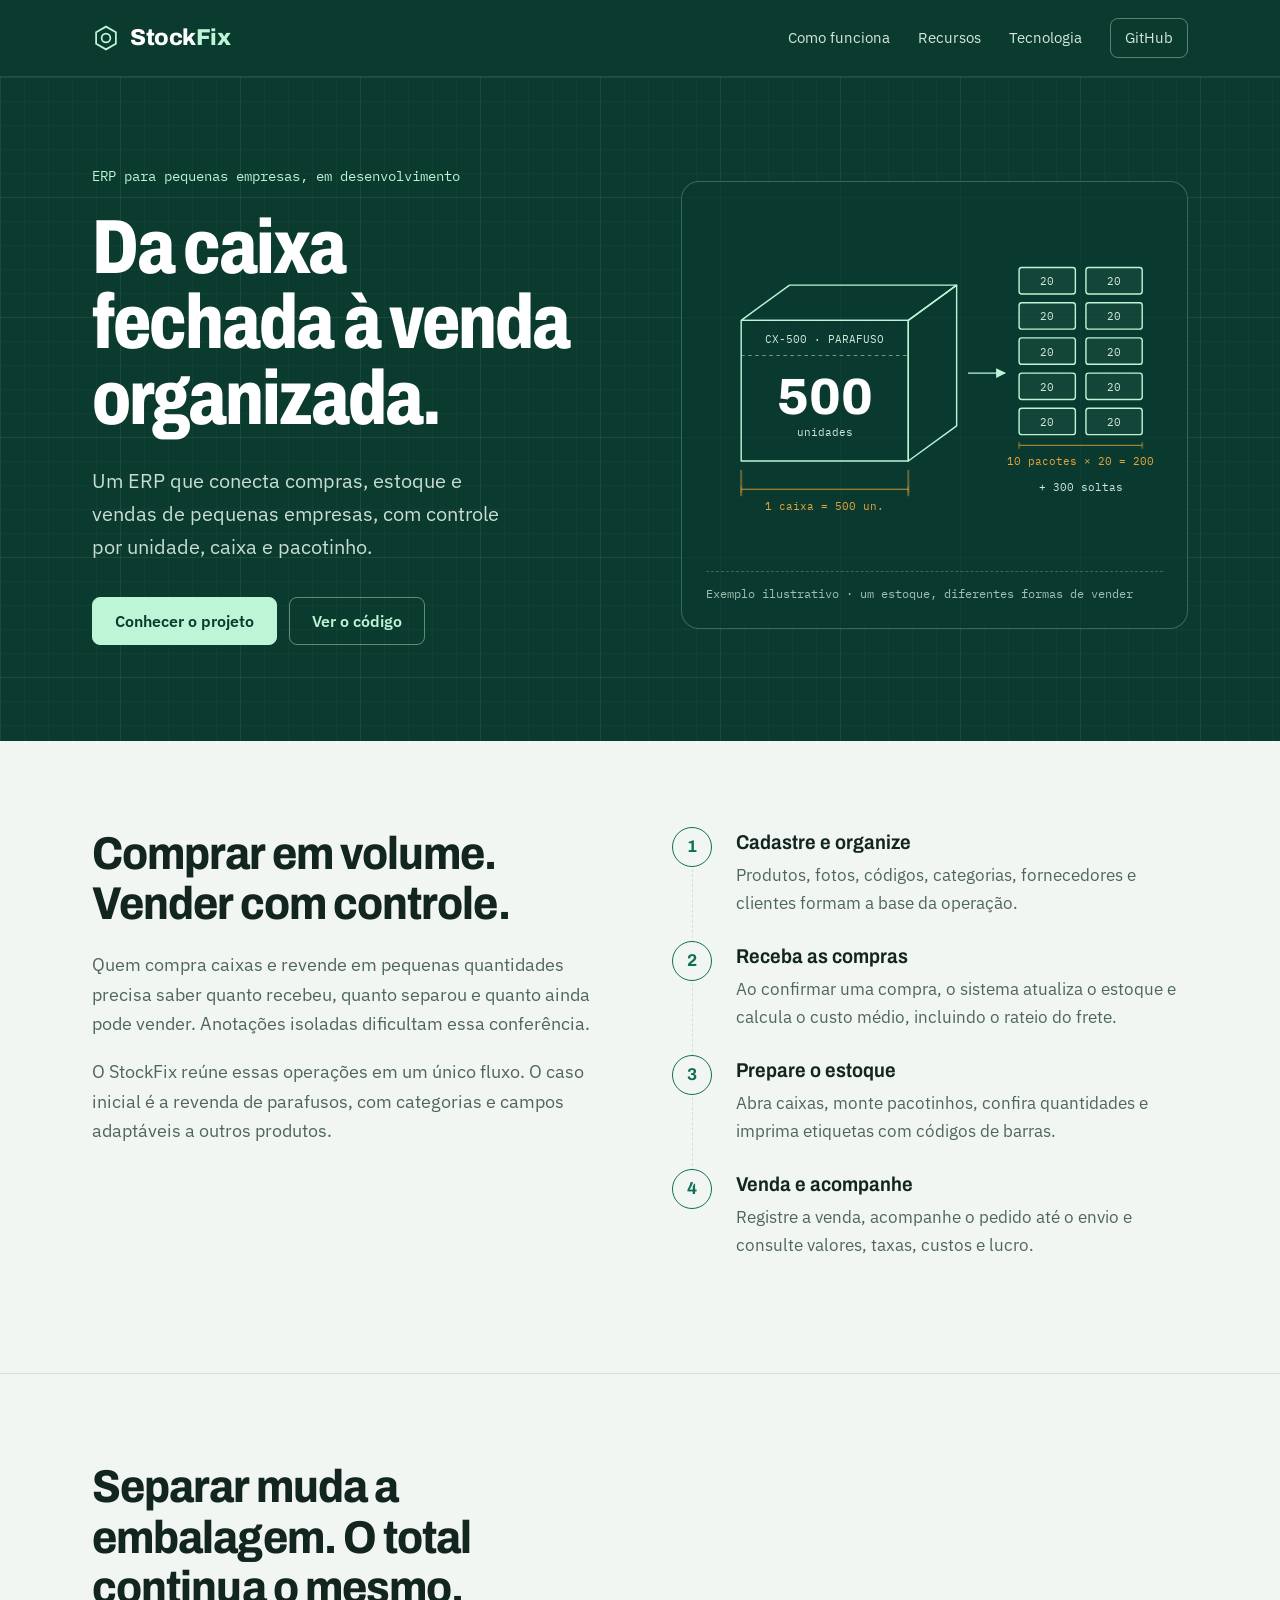
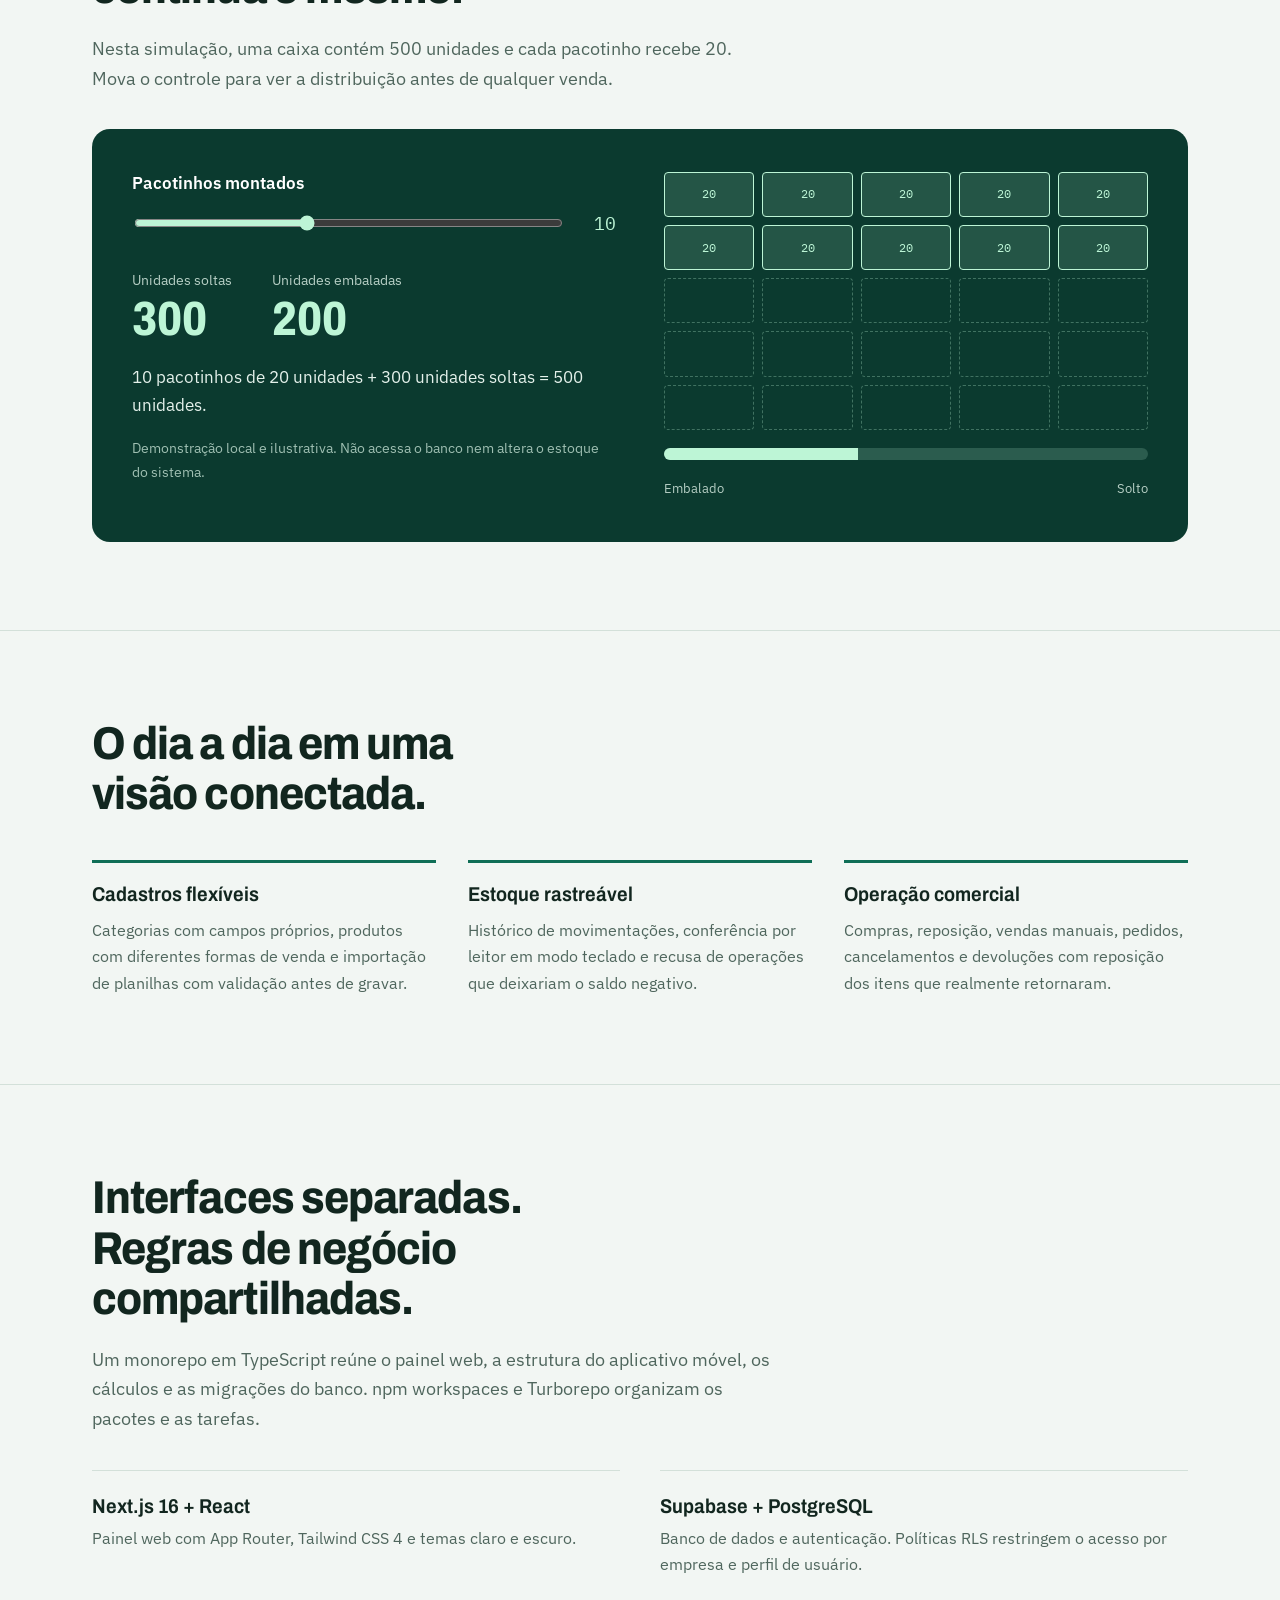
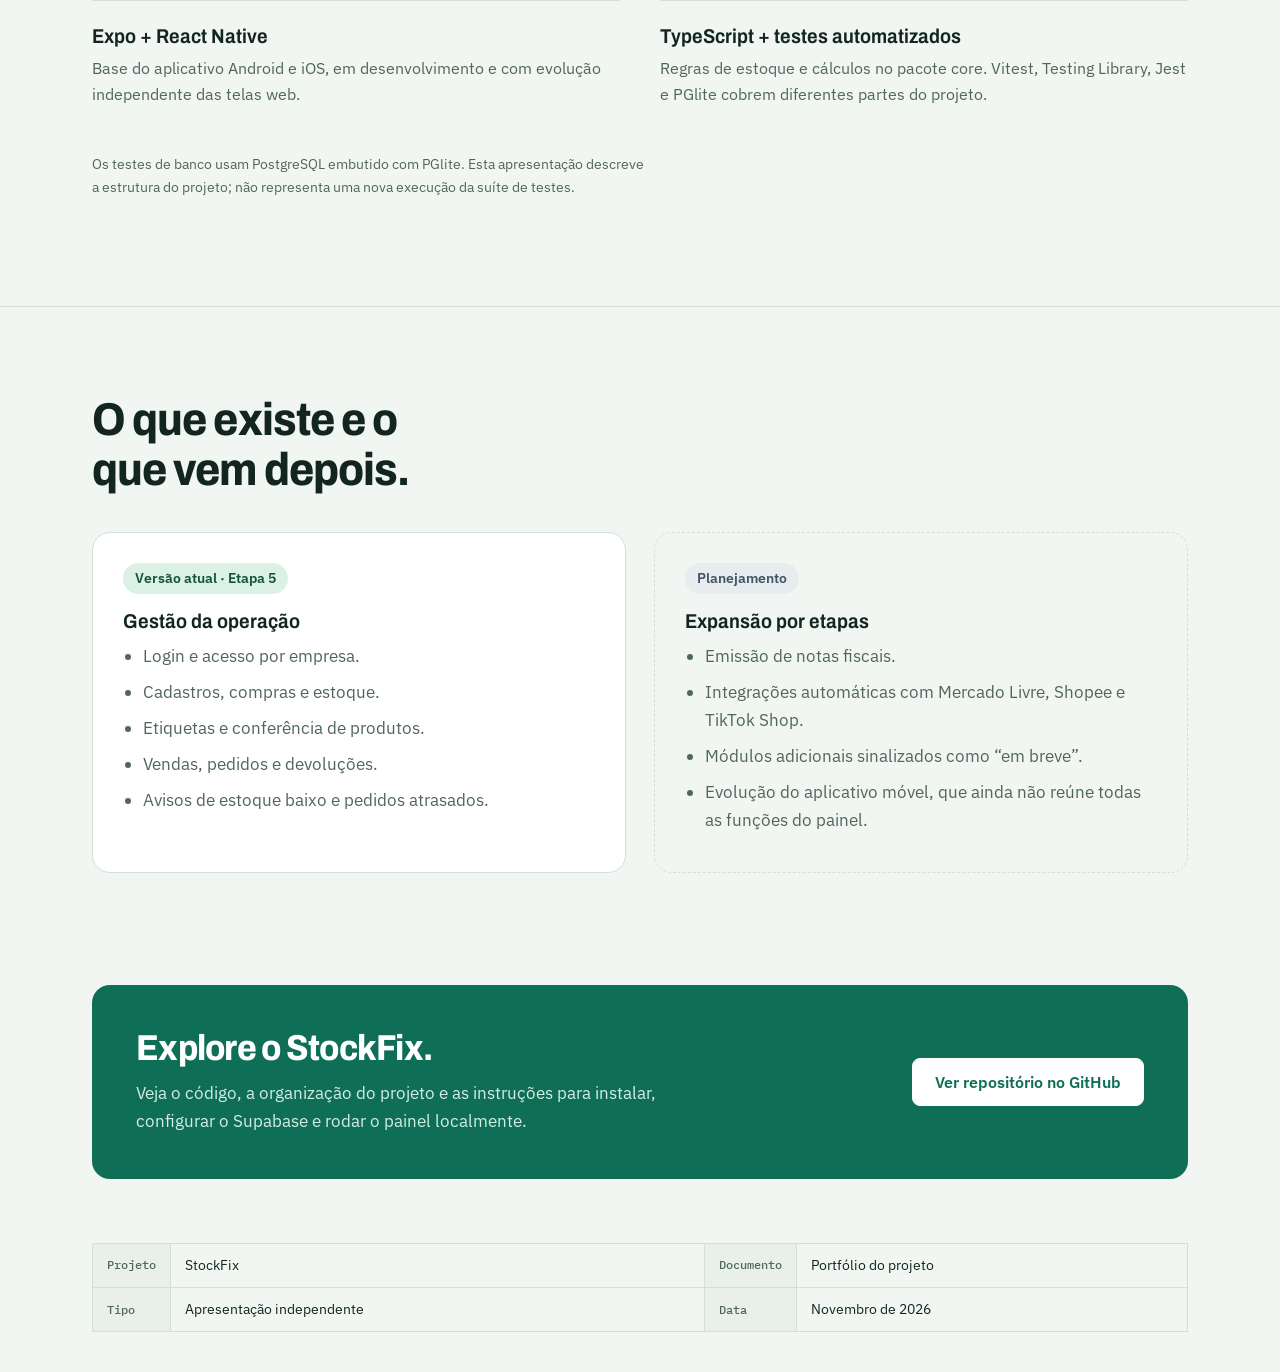
==== Portfolio.html @ 43c2acc9 "Portfólio de demonstração do StockFix" ====
<!doctype html>
<html lang="pt-BR">
<head>
  <meta charset="utf-8">
  <meta name="viewport" content="width=device-width, initial-scale=1">
  <title>StockFix — Portfólio do projeto</title>
  <meta name="description" content="Conheça o StockFix: gestão de produtos, compras, estoque e vendas, com painel web e aplicativo móvel em desenvolvimento.">
  <meta name="theme-color" content="#0b3a2f">

  <link rel="preconnect" href="https://fonts.googleapis.com">
  <link rel="preconnect" href="https://fonts.gstatic.com" crossorigin>
  <link rel="stylesheet" href="https://fonts.googleapis.com/css2?family=Archivo:wdth,wght@62..125,400..800&family=IBM+Plex+Mono:wght@400;500&family=IBM+Plex+Sans:wght@400;500;600&display=swap">
  <link rel="stylesheet" href="css/style.css">
</head>
<body>

  <!-- Cabeçalho -->
  <header class="site-header">
    <nav class="nav wrap" aria-label="Navegação principal">
      <a class="brand" href="#inicio" aria-label="StockFix, início">
        <svg class="brand-mark" viewBox="0 0 32 32" aria-hidden="true">
          <polygon points="16,3 27.3,9.5 27.3,22.5 16,29 4.7,22.5 4.7,9.5" />
          <circle cx="16" cy="16" r="5" />
        </svg>
        <span class="brand-name">Stock<span>Fix</span></span>
      </a>
      <div class="nav-links">
        <a href="#funcionamento">Como funciona</a>
        <a href="#recursos">Recursos</a>
        <a href="#tecnologia">Tecnologia</a>
        <a class="nav-cta" href="https://github.com/felipe-deev/StockFix" target="_blank" rel="noopener">GitHub</a>
      </div>
    </nav>
  </header>

  <main id="inicio">

    <!-- Hero -->
    <section class="hero">
      <div class="wrap hero-grid">
        <div class="hero-text">
          <p class="kicker">ERP para pequenas empresas, em desenvolvimento</p>
          <h1>Da caixa fechada à venda organizada.</h1>
          <p class="lead">Um ERP que conecta compras, estoque e vendas de pequenas empresas, com controle por unidade, caixa e pacotinho.</p>
          <div class="hero-actions">
            <a class="button" href="#funcionamento">Conhecer o projeto</a>
            <a class="button button-ghost" href="https://github.com/felipe-deev/StockFix" target="_blank" rel="noopener">Ver o código</a>
          </div>
        </div>

        <figure class="drawing" aria-label="Desenho ilustrativo: uma caixa com 500 parafusos dividida em 10 pacotes de 20 e 300 unidades soltas">
          <svg viewBox="0 0 520 400" role="img" aria-hidden="true">
            <defs>
              <marker id="arrow" viewBox="0 0 10 10" refX="9" refY="5" markerWidth="7" markerHeight="7" orient="auto-start-reverse">
                <path d="M0,0 L10,5 L0,10 z" class="fill-line" />
              </marker>
              <marker id="tick" viewBox="0 0 10 10" refX="5" refY="5" markerWidth="8" markerHeight="8" orient="auto">
                <path d="M5,0 L5,10" class="stroke-dim" />
              </marker>
            </defs>

            <!-- Caixa -->
            <g class="draw">
              <polygon points="40,130 95,90 285,90 230,130" />
              <polygon points="230,130 285,90 285,250 230,290" />
              <rect x="40" y="130" width="190" height="160" />
              <line x1="40" y1="170" x2="230" y2="170" class="thin" />
            </g>
            <text x="135" y="156" class="label center">CX-500 · PARAFUSO</text>
            <text x="135" y="236" class="big center">500</text>
            <text x="135" y="262" class="label center">unidades</text>

            <!-- Cota da caixa -->
            <g class="dim">
              <line x1="40" y1="300" x2="40" y2="330" />
              <line x1="230" y1="300" x2="230" y2="330" />
              <line x1="40" y1="322" x2="230" y2="322" marker-start="url(#tick)" marker-end="url(#tick)" />
            </g>
            <text x="135" y="346" class="label center dim-text">1 caixa = 500 un.</text>

            <!-- Seta -->
            <line x1="298" y1="190" x2="340" y2="190" class="draw-line" marker-end="url(#arrow)" />

            <!-- Pacotinhos 2 × 5 -->
            <g class="draw packs">
              <rect x="356" y="70"  width="64" height="30" rx="3" /><rect x="432" y="70"  width="64" height="30" rx="3" />
              <rect x="356" y="110" width="64" height="30" rx="3" /><rect x="432" y="110" width="64" height="30" rx="3" />
              <rect x="356" y="150" width="64" height="30" rx="3" /><rect x="432" y="150" width="64" height="30" rx="3" />
              <rect x="356" y="190" width="64" height="30" rx="3" /><rect x="432" y="190" width="64" height="30" rx="3" />
              <rect x="356" y="230" width="64" height="30" rx="3" /><rect x="432" y="230" width="64" height="30" rx="3" />
            </g>
            <g class="label center">
              <text x="388" y="90">20</text><text x="464" y="90">20</text>
              <text x="388" y="130">20</text><text x="464" y="130">20</text>
              <text x="388" y="170">20</text><text x="464" y="170">20</text>
              <text x="388" y="210">20</text><text x="464" y="210">20</text>
              <text x="388" y="250">20</text><text x="464" y="250">20</text>
            </g>

            <!-- Cota dos pacotes -->
            <g class="dim">
              <line x1="356" y1="272" x2="496" y2="272" marker-start="url(#tick)" marker-end="url(#tick)" />
            </g>
            <text x="426" y="294" class="label center dim-text">10 pacotes × 20 = 200</text>
            <text x="426" y="324" class="label center">+ 300 soltas</text>
          </svg>
          <figcaption>Exemplo ilustrativo · um estoque, diferentes formas de vender</figcaption>
        </figure>
      </div>
    </section>

    <!-- Problema e fluxo -->
    <section id="funcionamento" class="section">
      <div class="wrap split">
        <div>
          <h2>Comprar em volume. Vender com controle.</h2>
          <p class="intro">Quem compra caixas e revende em pequenas quantidades precisa saber quanto recebeu, quanto separou e quanto ainda pode vender. Anotações isoladas dificultam essa conferência.</p>
          <p class="intro">O StockFix reúne essas operações em um único fluxo. O caso inicial é a revenda de parafusos, com categorias e campos adaptáveis a outros produtos.</p>
        </div>

        <ol class="flow">
          <li>
            <h3>Cadastre e organize</h3>
            <p>Produtos, fotos, códigos, categorias, fornecedores e clientes formam a base da operação.</p>
          </li>
          <li>
            <h3>Receba as compras</h3>
            <p>Ao confirmar uma compra, o sistema atualiza o estoque e calcula o custo médio, incluindo o rateio do frete.</p>
          </li>
          <li>
            <h3>Prepare o estoque</h3>
            <p>Abra caixas, monte pacotinhos, confira quantidades e imprima etiquetas com códigos de barras.</p>
          </li>
          <li>
            <h3>Venda e acompanhe</h3>
            <p>Registre a venda, acompanhe o pedido até o envio e consulte valores, taxas, custos e lucro.</p>
          </li>
        </ol>
      </div>
    </section>

    <!-- Simulação -->
    <section class="section section-demo" aria-labelledby="demo-title">
      <div class="wrap">
        <h2 id="demo-title">Separar muda a embalagem. O total continua o mesmo.</h2>
        <p class="intro">Nesta simulação, uma caixa contém 500 unidades e cada pacotinho recebe 20. Mova o controle para ver a distribuição antes de qualquer venda.</p>

        <div class="demo">
          <div class="demo-controls">
            <label for="packs">Pacotinhos montados</label>
            <div class="slider-row">
              <input id="packs" type="range" min="0" max="25" value="10" step="1">
              <output id="count" for="packs">10</output>
            </div>

            <dl class="numbers" aria-live="polite" aria-atomic="true">
              <div>
                <dt>Unidades soltas</dt>
                <dd id="loose">300</dd>
              </div>
              <div>
                <dt>Unidades embaladas</dt>
                <dd id="packed">200</dd>
              </div>
            </dl>
            <p id="summary" class="summary">10 pacotinhos de 20 unidades + 300 unidades soltas = 500 unidades.</p>
            <p class="note">Demonstração local e ilustrativa. Não acessa o banco nem altera o estoque do sistema.</p>
          </div>

          <div class="demo-visual" aria-hidden="true">
            <div class="pack-grid" id="pack-grid"></div>
            <div class="split-bar"><span id="bar-packed"></span></div>
            <div class="split-legend"><span>Embalado</span><span>Solto</span></div>
          </div>
        </div>
      </div>
    </section>

    <!-- Recursos -->
    <section id="recursos" class="section">
      <div class="wrap">
        <h2>O dia a dia em uma visão conectada.</h2>
        <div class="features">
          <article class="feature">
            <h3>Cadastros flexíveis</h3>
            <p>Categorias com campos próprios, produtos com diferentes formas de venda e importação de planilhas com validação antes de gravar.</p>
          </article>
          <article class="feature">
            <h3>Estoque rastreável</h3>
            <p>Histórico de movimentações, conferência por leitor em modo teclado e recusa de operações que deixariam o saldo negativo.</p>
          </article>
          <article class="feature">
            <h3>Operação comercial</h3>
            <p>Compras, reposição, vendas manuais, pedidos, cancelamentos e devoluções com reposição dos itens que realmente retornaram.</p>
          </article>
        </div>
      </div>
    </section>

    <!-- Tecnologia -->
    <section id="tecnologia" class="section">
      <div class="wrap">
        <h2>Interfaces separadas. Regras de negócio compartilhadas.</h2>
        <p class="intro">Um monorepo em TypeScript reúne o painel web, a estrutura do aplicativo móvel, os cálculos e as migrações do banco. npm workspaces e Turborepo organizam os pacotes e as tarefas.</p>

        <div class="stack">
          <article>
            <h3>Next.js 16 + React</h3>
            <p>Painel web com App Router, Tailwind CSS 4 e temas claro e escuro.</p>
          </article>
          <article>
            <h3>Supabase + PostgreSQL</h3>
            <p>Banco de dados e autenticação. Políticas RLS restringem o acesso por empresa e perfil de usuário.</p>
          </article>
          <article>
            <h3>Expo + React Native</h3>
            <p>Base do aplicativo Android e iOS, em desenvolvimento e com evolução independente das telas web.</p>
          </article>
          <article>
            <h3>TypeScript + testes automatizados</h3>
            <p>Regras de estoque e cálculos no pacote core. Vitest, Testing Library, Jest e PGlite cobrem diferentes partes do projeto.</p>
          </article>
        </div>
        <p class="note">Os testes de banco usam PostgreSQL embutido com PGlite. Esta apresentação descreve a estrutura do projeto; não representa uma nova execução da suíte de testes.</p>
      </div>
    </section>

    <!-- Evolução -->
    <section class="section">
      <div class="wrap">
        <h2>O que existe e o que vem depois.</h2>
        <div class="status">
          <article class="status-card">
            <span class="badge">Versão atual · Etapa 5</span>
            <h3>Gestão da operação</h3>
            <ul>
              <li>Login e acesso por empresa.</li>
              <li>Cadastros, compras e estoque.</li>
              <li>Etiquetas e conferência de produtos.</li>
              <li>Vendas, pedidos e devoluções.</li>
              <li>Avisos de estoque baixo e pedidos atrasados.</li>
            </ul>
          </article>
          <article class="status-card status-future">
            <span class="badge">Planejamento</span>
            <h3>Expansão por etapas</h3>
            <ul>
              <li>Emissão de notas fiscais.</li>
              <li>Integrações automáticas com Mercado Livre, Shopee e TikTok Shop.</li>
              <li>Módulos adicionais sinalizados como “em breve”.</li>
              <li>Evolução do aplicativo móvel, que ainda não reúne todas as funções do painel.</li>
            </ul>
          </article>
        </div>
      </div>
    </section>

    <!-- Fechamento -->
    <section class="closing-wrap">
      <div class="wrap">
        <div class="closing">
          <div>
            <h2>Explore o StockFix.</h2>
            <p>Veja o código, a organização do projeto e as instruções para instalar, configurar o Supabase e rodar o painel localmente.</p>
          </div>
          <a class="button button-light" href="https://github.com/felipe-deev/StockFix" target="_blank" rel="noopener">Ver repositório no GitHub</a>
        </div>
      </div>
    </section>
  </main>

  <!-- Rodapé em formato de carimbo de desenho técnico -->
  <footer class="wrap">
    <table class="title-block">
      <caption class="visually-hidden">Dados da apresentação</caption>
      <tr>
        <th scope="row">Projeto</th><td>StockFix</td>
        <th scope="row">Documento</th><td>Portfólio do projeto</td>
      </tr>
      <tr>
        <th scope="row">Tipo</th><td>Apresentação independente</td>
        <th scope="row">Data</th><td>Novembro de 2026</td>
      </tr>
    </table>
  </footer>

  <script src="js/main.js"></script>
</body>
</html>
---- css/style.css ----
/* =========================================================
   StockFix · Portfólio
   Identidade: desenho técnico de engenharia em verde.
   ========================================================= */

/* ---------- 1. Tokens ---------- */
:root {
  --blueprint: #0b3a2f;      /* fundo técnico escuro */
  --blueprint-2: #0f4a3c;
  --green: #0f6e56;          /* cor da marca */
  --mint: #bdf5d6;           /* traço sobre o fundo escuro */
  --paper: #f2f6f3;          /* papel de fundo */
  --surface: #ffffff;
  --ink: #12261f;
  --muted: #4f665d;
  --line: #d3e0d9;
  --dim: #e3a43a;            /* cor das cotas e do foco */

  --font-display: "Archivo", system-ui, sans-serif;
  --font-body: "IBM Plex Sans", system-ui, -apple-system, "Segoe UI", sans-serif;
  --font-tech: "IBM Plex Mono", ui-monospace, Consolas, monospace;

  --wrap: 1160px;
  --gutter: 32px;
  --radius-lg: 18px;
  --radius-sm: 8px;
}

/* ---------- 2. Base ---------- */
*, *::before, *::after { box-sizing: border-box; }

html { scroll-behavior: smooth; }

body {
  margin: 0;
  background: var(--paper);
  color: var(--ink);
  font: 17px/1.65 var(--font-body);
  -webkit-font-smoothing: antialiased;
}

h1, h2, h3 {
  font-family: var(--font-display);
  font-stretch: 90%;
  margin: 0;
  text-wrap: balance;
}

h2 {
  font-size: clamp(30px, 3.6vw, 46px);
  font-weight: 750;
  line-height: 1.1;
  letter-spacing: -0.02em;
  max-width: 18ch;
  margin-bottom: 20px;
}

h3 {
  font-size: 20px;
  font-weight: 650;
  line-height: 1.3;
}

p { margin: 0 0 18px; }

a { color: inherit; }

a:focus-visible,
input:focus-visible {
  outline: 3px solid var(--dim);
  outline-offset: 4px;
  border-radius: 4px;
}

.wrap {
  max-width: var(--wrap);
  margin-inline: auto;
  padding-inline: var(--gutter);
}

.visually-hidden {
  position: absolute;
  width: 1px; height: 1px;
  overflow: hidden;
  clip: rect(0 0 0 0);
  white-space: nowrap;
}

.intro {
  color: var(--muted);
  font-size: 18px;
  max-width: 62ch;
}

.note {
  color: var(--muted);
  font-size: 14px;
  max-width: 70ch;
  margin-top: 24px;
}

/* ---------- 3. Botões ---------- */
.button {
  display: inline-flex;
  align-items: center;
  min-height: 48px;
  padding: 0 22px;
  border-radius: var(--radius-sm);
  background: var(--mint);
  color: var(--blueprint);
  font-weight: 600;
  font-size: 16px;
  text-decoration: none;
  border: 1px solid var(--mint);
  transition: background-color .15s, color .15s;
}
.button:hover { background: #d6fbe7; }

.button-ghost {
  background: transparent;
  color: var(--mint);
  border-color: rgba(189, 245, 214, .45);
}
.button-ghost:hover { background: rgba(189, 245, 214, .1); }

.button-light {
  background: #fff;
  border-color: #fff;
  color: var(--green);
  white-space: nowrap;
}

/* ---------- 4. Cabeçalho ---------- */
.site-header {
  background: var(--blueprint);
  color: #fff;
  border-bottom: 1px solid rgba(189, 245, 214, .12);
}

.nav {
  display: flex;
  align-items: center;
  justify-content: space-between;
  gap: 24px;
  min-height: 76px;
}

.brand {
  display: inline-flex;
  align-items: center;
  gap: 10px;
  font-family: var(--font-display);
  font-size: 23px;
  font-weight: 800;
  letter-spacing: -0.02em;
  text-decoration: none;
}
.brand-name span { color: var(--mint); }

.brand-mark {
  width: 28px;
  height: 28px;
  fill: none;
  stroke: var(--mint);
  stroke-width: 2;
}

.nav-links {
  display: flex;
  align-items: center;
  gap: 28px;
  font-size: 15px;
}
.nav-links a { text-decoration: none; color: #d4e7de; }
.nav-links a:hover { color: #fff; text-decoration: underline; text-underline-offset: 5px; }

.nav-cta {
  padding: 7px 14px;
  border: 1px solid rgba(189, 245, 214, .4);
  border-radius: var(--radius-sm);
}

/* ---------- 5. Hero (folha técnica) ---------- */
.hero {
  background-color: var(--blueprint);
  background-image:
    linear-gradient(rgba(189, 245, 214, .06) 1px, transparent 1px),
    linear-gradient(90deg, rgba(189, 245, 214, .06) 1px, transparent 1px),
    linear-gradient(rgba(189, 245, 214, .03) 1px, transparent 1px),
    linear-gradient(90deg, rgba(189, 245, 214, .03) 1px, transparent 1px);
  background-size: 120px 120px, 120px 120px, 24px 24px, 24px 24px;
  color: #fff;
  padding: 88px 0 96px;
}

.hero-grid {
  display: grid;
  grid-template-columns: 1.05fr 1fr;
  gap: 56px;
  align-items: center;
}

.kicker {
  font-family: var(--font-tech);
  font-size: 14px;
  color: var(--mint);
  margin-bottom: 22px;
}

h1 {
  font-size: clamp(44px, 6vw, 80px);
  font-weight: 800;
  font-stretch: 78%;
  line-height: .98;
  letter-spacing: -0.025em;
  margin-bottom: 28px;
}

.lead {
  color: #c9ddd4;
  font-size: 20px;
  max-width: 34ch;
  margin-bottom: 34px;
}

.hero-actions {
  display: flex;
  flex-wrap: wrap;
  gap: 12px;
}

/* Desenho SVG */
.drawing {
  margin: 0;
  padding: 24px;
  border: 1px solid rgba(189, 245, 214, .25);
  border-radius: var(--radius-lg);
  background: rgba(11, 58, 47, .7);
}

.drawing svg { display: block; width: 100%; height: auto; }

.drawing .draw,
.drawing .draw-line {
  fill: none;
  stroke: var(--mint);
  stroke-width: 1.6;
  stroke-linejoin: round;
}
.drawing .thin { stroke-width: 1; stroke-dasharray: 4 4; opacity: .6; }
.drawing .packs rect { fill: rgba(189, 245, 214, .06); }

.drawing .dim line,
.drawing .stroke-dim { stroke: var(--dim); stroke-width: 1; fill: none; }
.drawing .fill-line { fill: var(--mint); }

.drawing text { font-family: var(--font-tech); fill: #cfe8dc; }
.drawing .label { font-size: 12px; }
.drawing .big { font-family: var(--font-display); font-size: 58px; font-weight: 800; fill: #fff; }
.drawing .center { text-anchor: middle; }
.drawing .dim-text { fill: var(--dim); }

.drawing figcaption {
  margin-top: 14px;
  padding-top: 12px;
  border-top: 1px dashed rgba(189, 245, 214, .25);
  font-family: var(--font-tech);
  font-size: 12px;
  color: #9fbfb2;
}

/* Único movimento automático: o desenho se traça ao carregar */
@media (prefers-reduced-motion: no-preference) {
  .drawing .draw > *,
  .drawing .draw-line {
    stroke-dasharray: 900;
    stroke-dashoffset: 900;
    animation: trace 1.6s ease-out forwards;
  }
  .drawing .packs > * { animation-delay: .7s; }
  .drawing .draw-line { animation-delay: .5s; }
  .drawing .thin { animation: none; stroke-dashoffset: 0; stroke-dasharray: 4 4; }
  .drawing text,
  .drawing .dim {
    opacity: 0;
    animation: appear .6s ease-out 1.2s forwards;
  }
}

@keyframes trace { to { stroke-dashoffset: 0; } }
@keyframes appear { to { opacity: 1; } }

/* ---------- 6. Seções ---------- */
.section {
  padding: 88px 0;
  border-top: 1px solid var(--line);
}
.hero + .section { border-top: 0; }

.split {
  display: grid;
  grid-template-columns: 1fr 1fr;
  gap: 64px;
}

/* Fluxo em 4 etapas (sequência real → numeração) */
.flow {
  list-style: none;
  margin: 0;
  padding: 0;
  counter-reset: step;
}
.flow li {
  counter-increment: step;
  position: relative;
  padding: 0 0 26px 64px;
  margin: 0;
}
.flow li::before {
  content: counter(step);
  position: absolute;
  left: 0;
  top: -2px;
  width: 40px;
  height: 40px;
  display: grid;
  place-items: center;
  border: 1.5px solid var(--green);
  border-radius: 50%;
  font-family: var(--font-display);
  font-weight: 700;
  color: var(--green);
  background: var(--paper);
}
.flow li:not(:last-child)::after {
  content: "";
  position: absolute;
  left: 20px;
  top: 40px;
  bottom: 0;
  border-left: 1.5px dashed var(--line);
}
.flow h3 { margin-bottom: 6px; }
.flow p { margin: 0; color: var(--muted); }

/* ---------- 7. Simulação ---------- */
.demo {
  margin-top: 36px;
  display: grid;
  grid-template-columns: 1fr 1fr;
  gap: 48px;
  padding: 40px;
  border-radius: var(--radius-lg);
  background: var(--blueprint);
  color: #fff;
}

.demo label {
  display: block;
  font-weight: 600;
  margin-bottom: 10px;
}

.slider-row {
  display: flex;
  align-items: center;
  gap: 18px;
}
.slider-row input { flex: 1; accent-color: var(--mint); height: 28px; }
.slider-row output {
  min-width: 3ch;
  font-family: var(--font-tech);
  font-size: 18px;
  color: var(--mint);
  text-align: right;
}

.numbers {
  display: flex;
  gap: 40px;
  margin: 30px 0 18px;
}
.numbers div { margin: 0; }
.numbers dt { font-size: 14px; color: #b7cfc5; }
.numbers dd {
  margin: 0;
  font-family: var(--font-display);
  font-size: 48px;
  font-weight: 800;
  font-stretch: 80%;
  line-height: 1.1;
  color: var(--mint);
  font-variant-numeric: tabular-nums;
}

.summary { color: #e4f1eb; }
.demo .note { color: #9fbfb2; margin-top: 8px; }

.demo-visual {
  display: flex;
  flex-direction: column;
  justify-content: center;
  gap: 18px;
}

.pack-grid {
  display: grid;
  grid-template-columns: repeat(5, 1fr);
  gap: 8px;
}
.pack-grid span {
  aspect-ratio: 2 / 1;
  display: grid;
  place-items: center;
  border: 1px dashed rgba(189, 245, 214, .3);
  border-radius: 4px;
  font-family: var(--font-tech);
  font-size: 12px;
  color: transparent;
  transition: background-color .2s, border-color .2s, color .2s;
}
.pack-grid span.on {
  background: rgba(189, 245, 214, .14);
  border: 1px solid var(--mint);
  color: var(--mint);
}

.split-bar {
  height: 12px;
  border-radius: 99px;
  background: rgba(189, 245, 214, .18);
  overflow: hidden;
}
.split-bar span {
  display: block;
  height: 100%;
  width: 40%;
  background: var(--mint);
  transition: width .2s;
}

.split-legend {
  display: flex;
  justify-content: space-between;
  font-size: 13px;
  color: #b7cfc5;
}

/* ---------- 8. Recursos ---------- */
.features {
  display: grid;
  grid-template-columns: repeat(3, 1fr);
  gap: 32px;
  margin-top: 40px;
}
.feature {
  padding-top: 18px;
  border-top: 3px solid var(--green);
}
.feature h3 { margin-bottom: 10px; }
.feature p { color: var(--muted); font-size: 16px; margin: 0; }

/* ---------- 9. Tecnologia ---------- */
.stack {
  display: grid;
  grid-template-columns: repeat(2, 1fr);
  gap: 0 40px;
  margin-top: 36px;
}
.stack article {
  padding: 22px 0;
  border-top: 1px solid var(--line);
}
.stack h3 { margin-bottom: 6px; }
.stack p { margin: 0; color: var(--muted); font-size: 16px; }

/* ---------- 10. Evolução ---------- */
.status {
  display: grid;
  grid-template-columns: 1fr 1fr;
  gap: 28px;
  margin-top: 36px;
}
.status-card {
  background: var(--surface);
  border: 1px solid var(--line);
  border-radius: var(--radius-lg);
  padding: 30px;
}
.status-card h3 { margin: 14px 0 6px; }
.status-card ul { margin: 0; padding-left: 20px; color: var(--muted); }
.status-card li { margin: 8px 0; }

.status-future {
  background: transparent;
  border-style: dashed;
}

.badge {
  display: inline-block;
  padding: 4px 12px;
  border-radius: 99px;
  background: #dcf1e5;
  color: #12533c;
  font-size: 14px;
  font-weight: 600;
}
.status-future .badge { background: #e7ecef; color: #425365; }

/* ---------- 11. Fechamento ---------- */
.closing-wrap { padding: 24px 0 64px; }

.closing {
  display: flex;
  align-items: center;
  justify-content: space-between;
  gap: 36px;
  padding: 44px;
  border-radius: var(--radius-lg);
  background: var(--green);
  color: #fff;
}
.closing h2 { font-size: 36px; margin-bottom: 10px; }
.closing p { margin: 0; max-width: 58ch; color: #d5eee2; }

/* ---------- 12. Rodapé (carimbo técnico) ---------- */
footer { padding-bottom: 40px; }

.title-block {
  width: 100%;
  border-collapse: collapse;
  font-size: 14px;
}
.title-block th,
.title-block td {
  border: 1px solid var(--line);
  padding: 10px 14px;
  text-align: left;
}
.title-block th {
  width: 1%;
  white-space: nowrap;
  font-family: var(--font-tech);
  font-weight: 500;
  font-size: 12px;
  color: var(--muted);
  background: #e9f0ec;
}

/* ---------- 13. Responsivo ---------- */
@media (max-width: 960px) {
  .hero-grid { grid-template-columns: 1fr; gap: 48px; }
  .lead { max-width: 46ch; }
}

@media (max-width: 760px) {
  :root { --gutter: 20px; }

  .nav { min-height: 64px; }
  .nav-links { gap: 16px; }
  .nav-links a:not(.nav-cta) { display: none; }

  .hero { padding: 48px 0 56px; }
  .drawing { padding: 14px; }

  .section { padding: 56px 0; }
  .split,
  .demo,
  .status { grid-template-columns: 1fr; gap: 32px; }
  .features,
  .stack { grid-template-columns: 1fr; }
  .features { gap: 24px; }

  .demo { padding: 24px; }
  .numbers { gap: 28px; }
  .numbers dd { font-size: 40px; }

  .closing { display: block; padding: 28px; }
  .closing .button { margin-top: 22px; }

  .title-block tr { display: grid; grid-template-columns: auto 1fr; }
  .title-block th { width: auto; }
}

/* ---------- 14. Acessibilidade e impressão ---------- */
@media (prefers-reduced-motion: reduce) {
  html { scroll-behavior: auto; }
  * { transition: none !important; }
}

@media print {
  .site-header, .button, .slider-row input { display: none; }
  .hero, .demo, .closing { background: #fff; color: var(--ink); border: 1px solid var(--line); }
  .lead, .summary, .closing p, .numbers dt, .demo .note { color: var(--muted); }
  .drawing .draw, .drawing .draw-line { stroke: var(--green); }
  .drawing text { fill: var(--ink); }
  .numbers dd { color: var(--green); }
  article, .drawing, .demo { break-inside: avoid; }
}
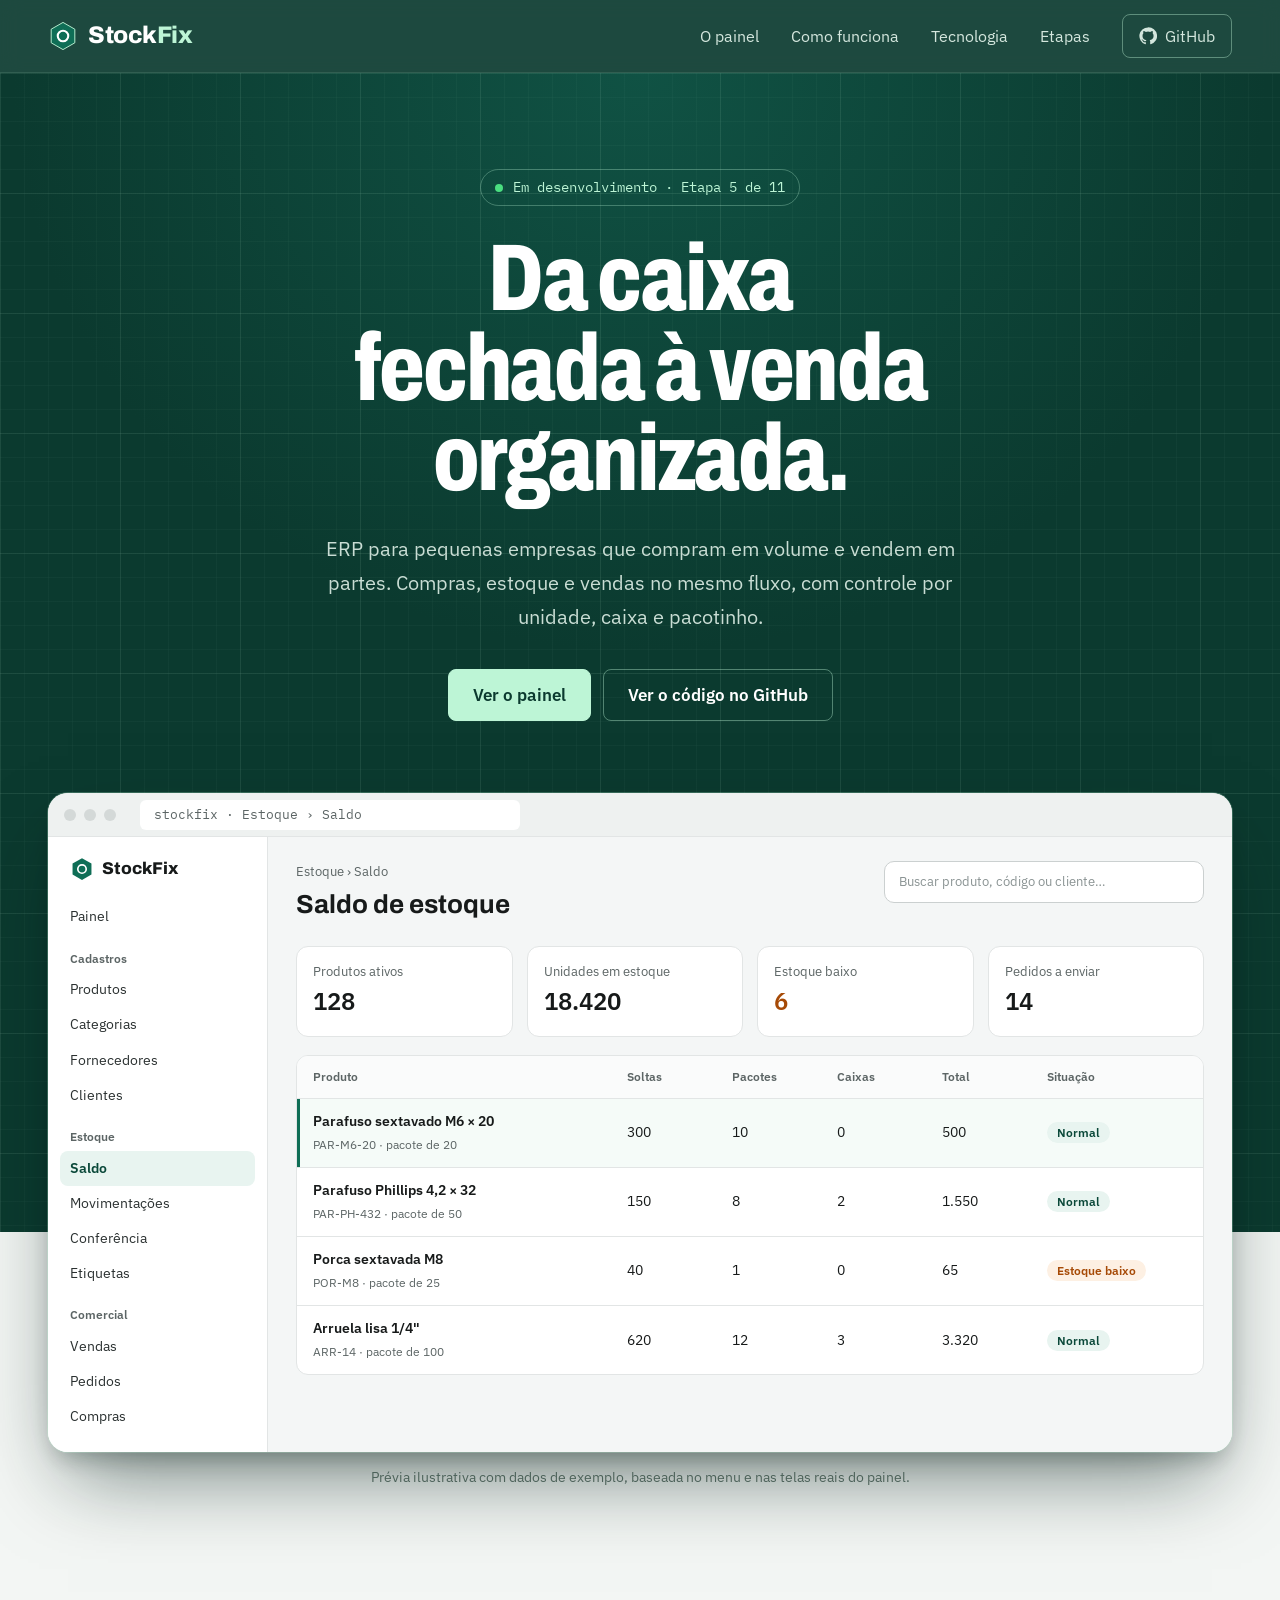
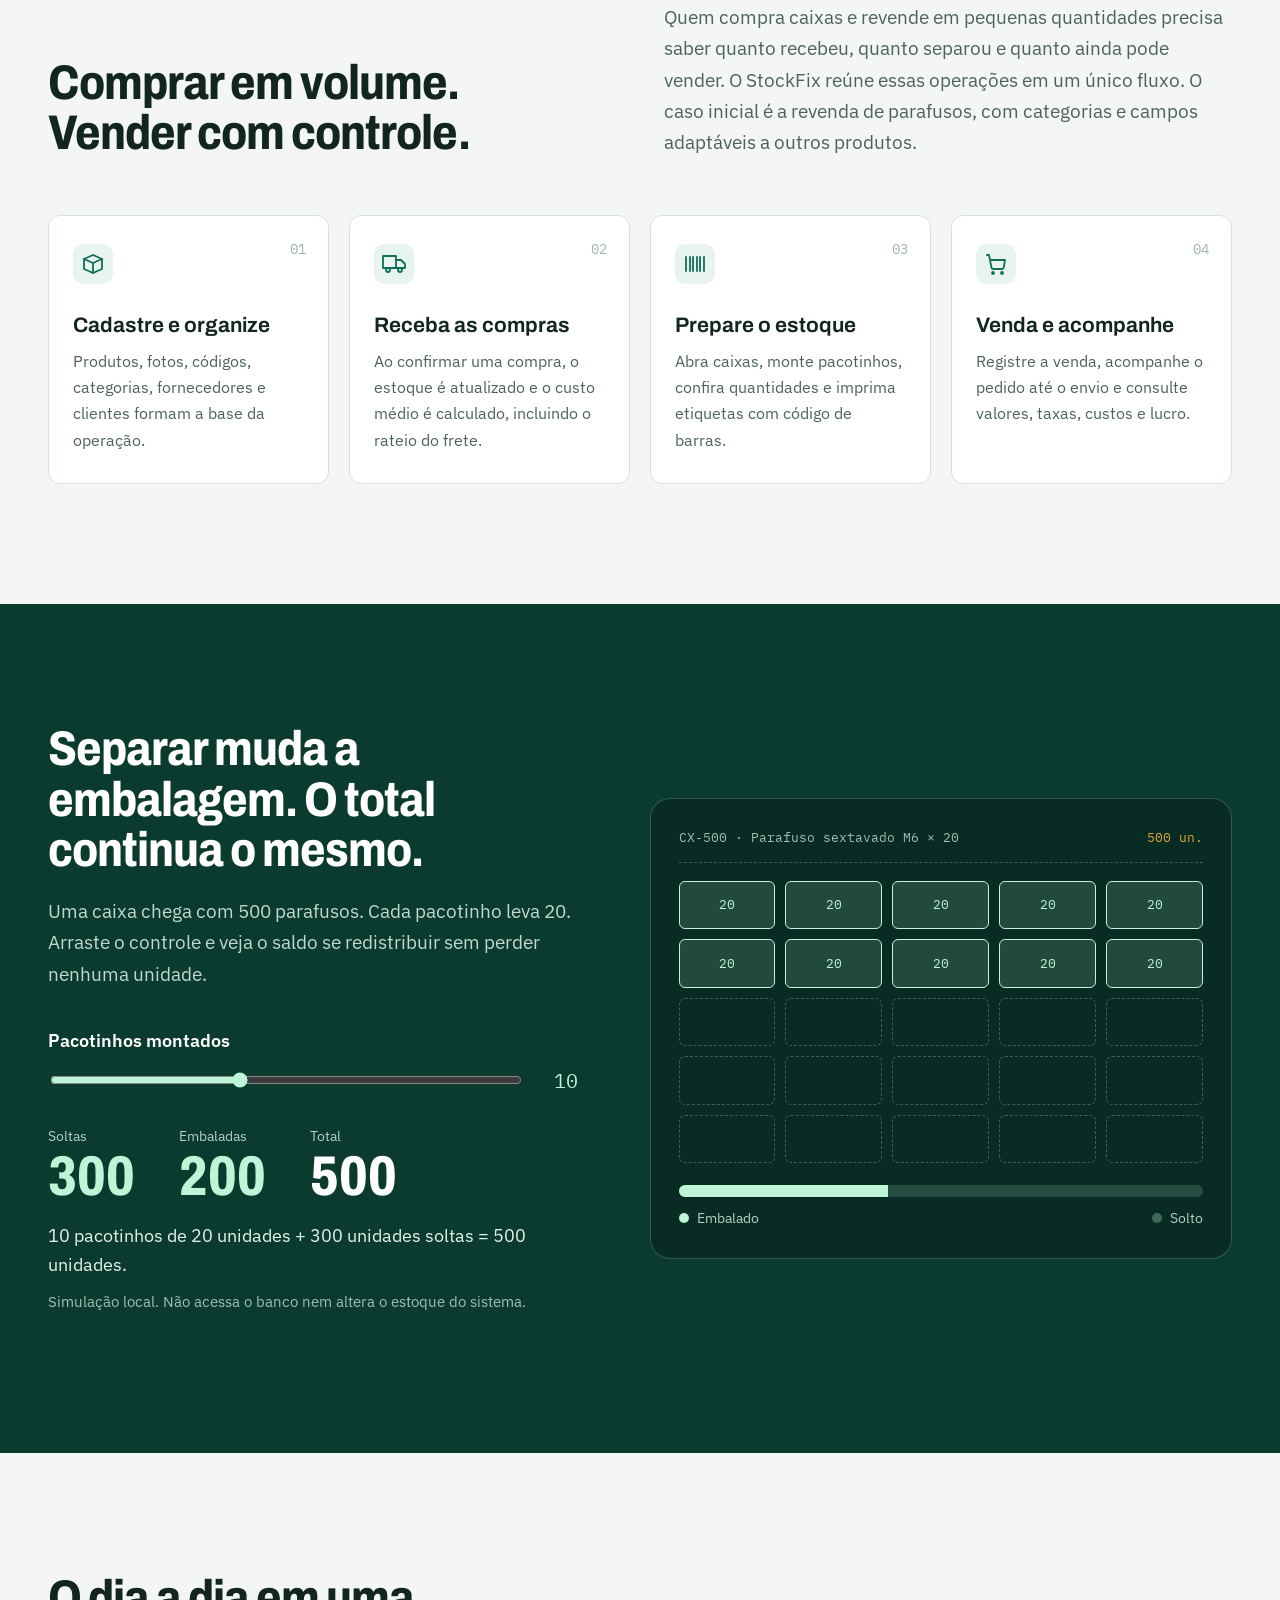
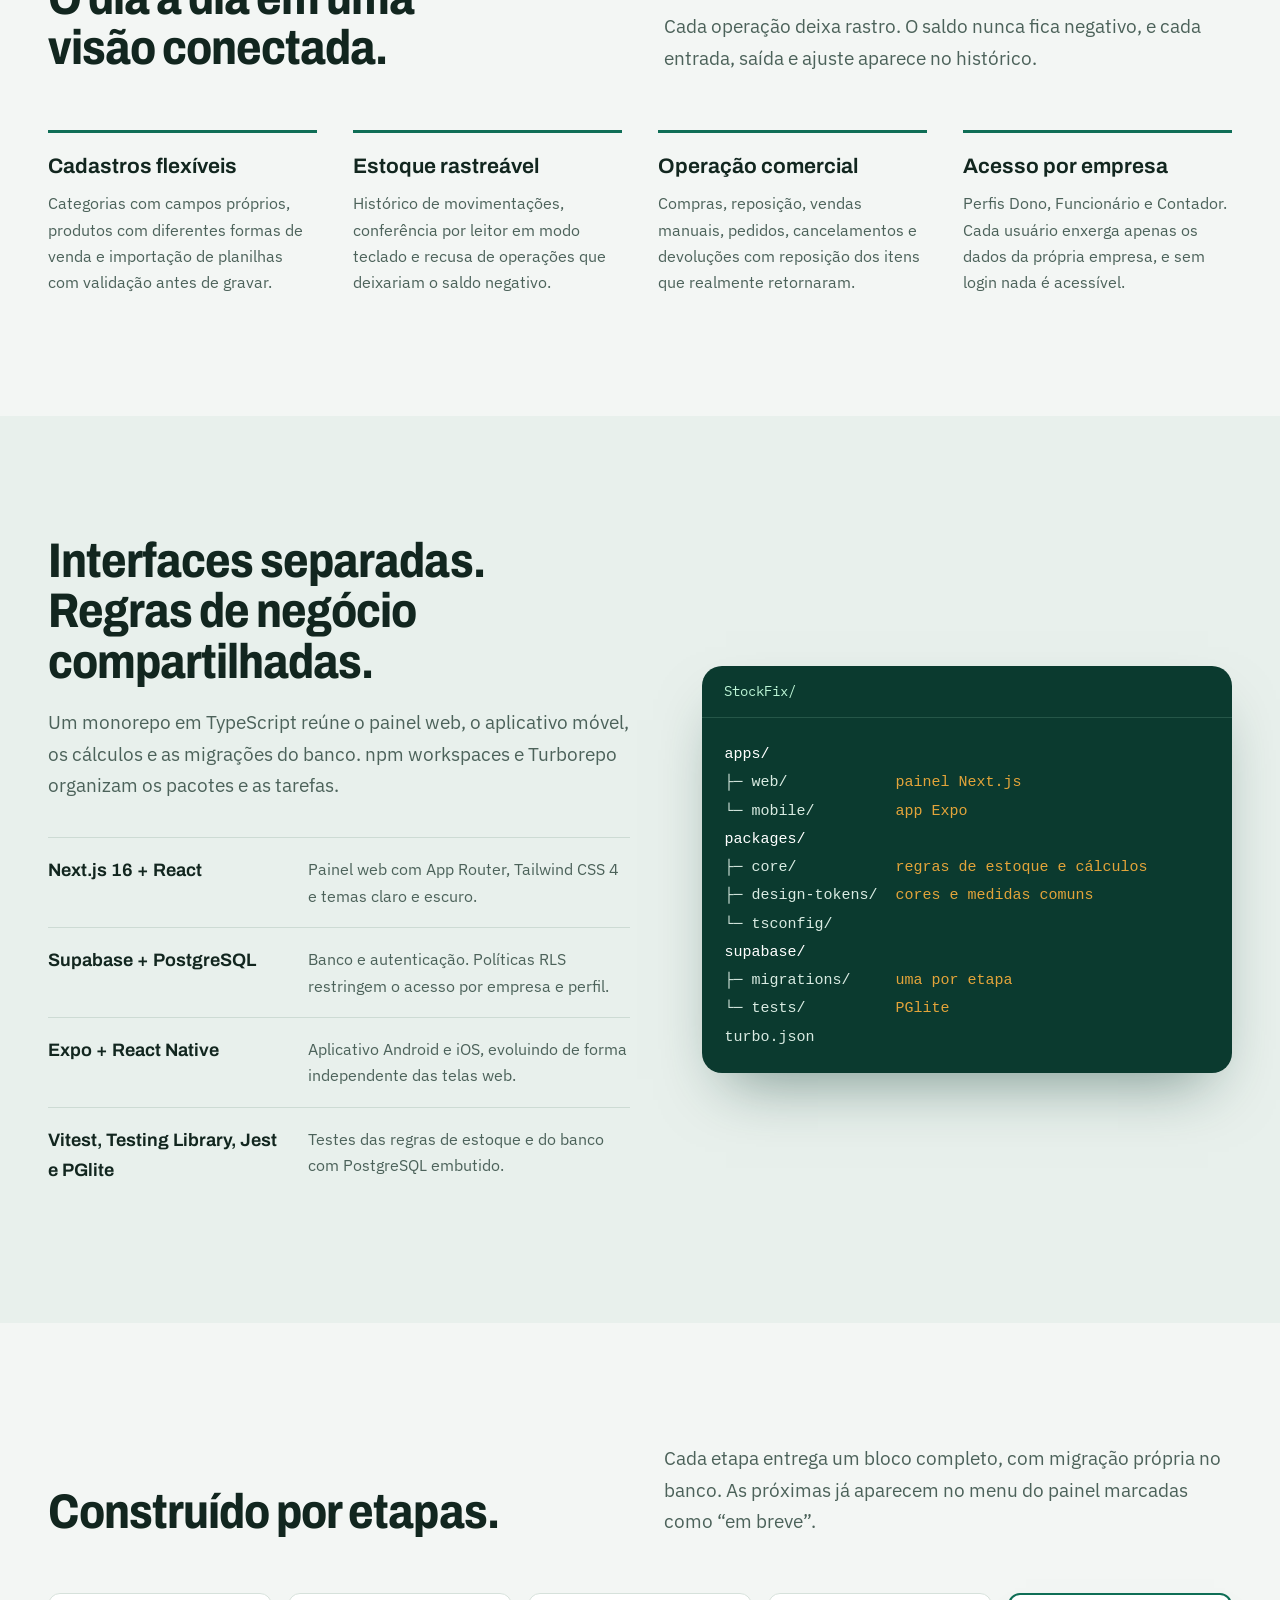
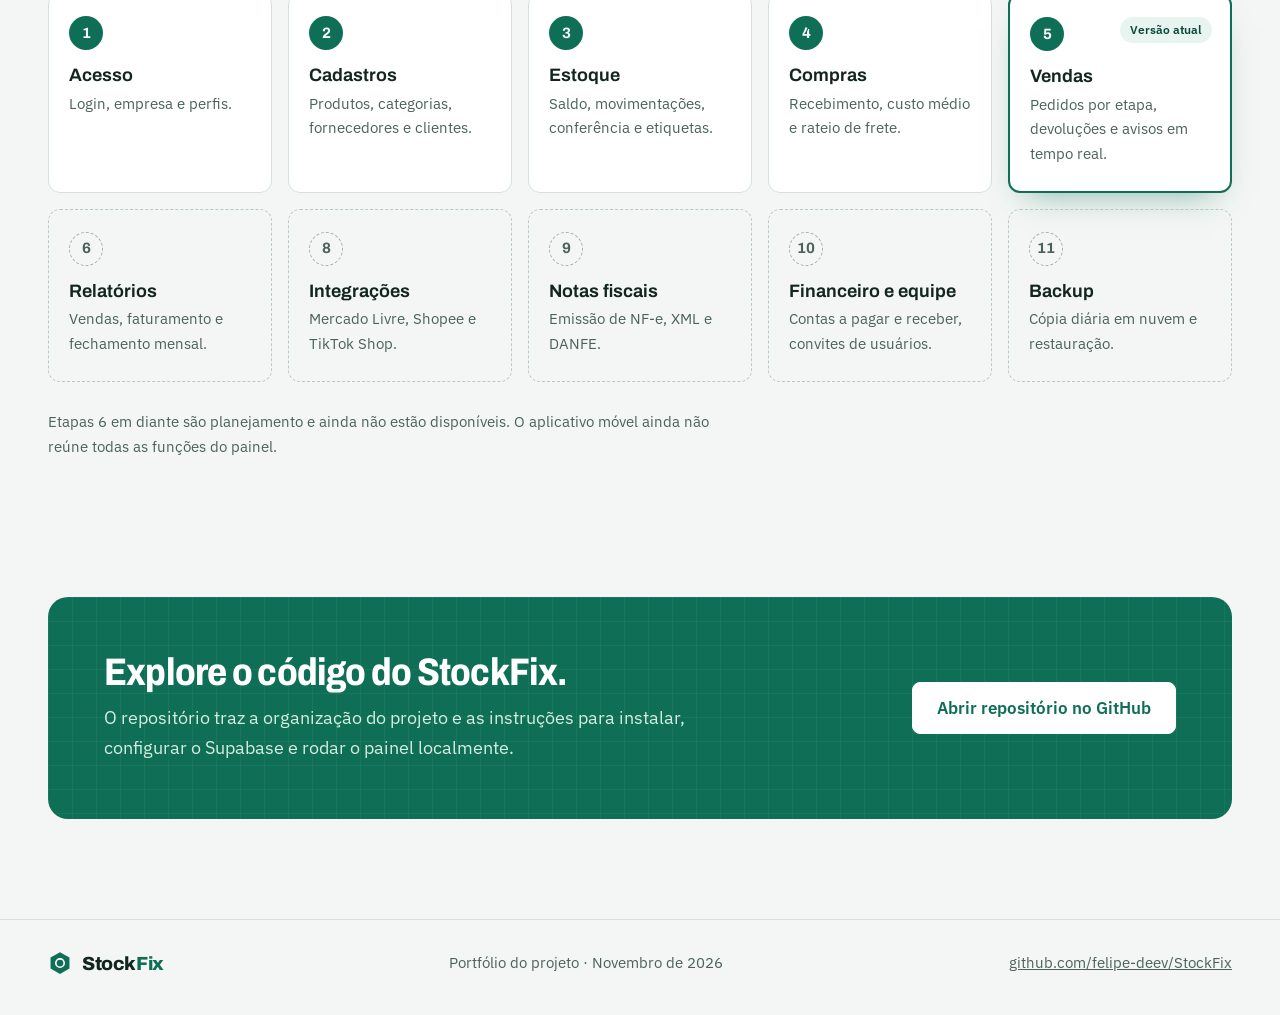
==== commit c278784a: "Redesenho do portfólio: prévia do painel, etapas e estrutura do monorepo" ====
--- a/Portfolio.html
+++ b/Portfolio.html
@@ -4,8 +4,9 @@
   <meta charset="utf-8">
   <meta name="viewport" content="width=device-width, initial-scale=1">
   <title>StockFix — Portfólio do projeto</title>
-  <meta name="description" content="Conheça o StockFix: gestão de produtos, compras, estoque e vendas, com painel web e aplicativo móvel em desenvolvimento.">
+  <meta name="description" content="StockFix: ERP para compras, estoque e vendas de pequenas empresas, com painel web em Next.js, Supabase e aplicativo móvel em Expo.">
   <meta name="theme-color" content="#0b3a2f">
+  <link rel="icon" href="img/icon.svg" type="image/svg+xml">
 
   <link rel="preconnect" href="https://fonts.googleapis.com">
   <link rel="preconnect" href="https://fonts.gstatic.com" crossorigin>
@@ -14,124 +15,137 @@
 </head>
 <body>
 
-  <!-- Cabeçalho -->
+  <!-- ============ Cabeçalho ============ -->
   <header class="site-header">
     <nav class="nav wrap" aria-label="Navegação principal">
       <a class="brand" href="#inicio" aria-label="StockFix, início">
         <svg class="brand-mark" viewBox="0 0 32 32" aria-hidden="true">
-          <polygon points="16,3 27.3,9.5 27.3,22.5 16,29 4.7,22.5 4.7,9.5" />
-          <circle cx="16" cy="16" r="5" />
+          <path d="M16 1.5 28.6 8.75v14.5L16 30.5 3.4 23.25V8.75Z" class="brand-hex" />
+          <circle cx="16" cy="16" r="5.6" class="brand-ring" />
         </svg>
         <span class="brand-name">Stock<span>Fix</span></span>
       </a>
       <div class="nav-links">
+        <a href="#painel">O painel</a>
         <a href="#funcionamento">Como funciona</a>
-        <a href="#recursos">Recursos</a>
         <a href="#tecnologia">Tecnologia</a>
-        <a class="nav-cta" href="https://github.com/felipe-deev/StockFix" target="_blank" rel="noopener">GitHub</a>
+        <a href="#etapas">Etapas</a>
+        <a class="nav-cta" href="https://github.com/felipe-deev/StockFix" target="_blank" rel="noopener">
+          <svg viewBox="0 0 24 24" aria-hidden="true"><path d="M12 .5a11.5 11.5 0 0 0-3.64 22.41c.58.1.79-.25.79-.56v-2c-3.2.7-3.88-1.37-3.88-1.37-.52-1.33-1.28-1.69-1.28-1.69-1.05-.71.08-.7.08-.7 1.16.08 1.77 1.19 1.77 1.19 1.03 1.77 2.7 1.26 3.36.96.1-.75.4-1.26.73-1.55-2.55-.29-5.24-1.28-5.24-5.69 0-1.26.45-2.29 1.19-3.09-.12-.29-.52-1.46.11-3.05 0 0 .97-.31 3.17 1.18a11 11 0 0 1 5.77 0c2.2-1.49 3.17-1.18 3.17-1.18.63 1.59.23 2.76.11 3.05.74.8 1.19 1.83 1.19 3.09 0 4.42-2.69 5.39-5.26 5.68.41.36.78 1.06.78 2.14v3.17c0 .31.21.67.8.56A11.5 11.5 0 0 0 12 .5Z"/></svg>
+          GitHub
+        </a>
       </div>
     </nav>
   </header>
 
   <main id="inicio">
 
-    <!-- Hero -->
+    <!-- ============ Hero ============ -->
     <section class="hero">
-      <div class="wrap hero-grid">
-        <div class="hero-text">
-          <p class="kicker">ERP para pequenas empresas, em desenvolvimento</p>
-          <h1>Da caixa fechada à venda organizada.</h1>
-          <p class="lead">Um ERP que conecta compras, estoque e vendas de pequenas empresas, com controle por unidade, caixa e pacotinho.</p>
-          <div class="hero-actions">
-            <a class="button" href="#funcionamento">Conhecer o projeto</a>
-            <a class="button button-ghost" href="https://github.com/felipe-deev/StockFix" target="_blank" rel="noopener">Ver o código</a>
-          </div>
-        </div>
-
-        <figure class="drawing" aria-label="Desenho ilustrativo: uma caixa com 500 parafusos dividida em 10 pacotes de 20 e 300 unidades soltas">
-          <svg viewBox="0 0 520 400" role="img" aria-hidden="true">
-            <defs>
-              <marker id="arrow" viewBox="0 0 10 10" refX="9" refY="5" markerWidth="7" markerHeight="7" orient="auto-start-reverse">
-                <path d="M0,0 L10,5 L0,10 z" class="fill-line" />
-              </marker>
-              <marker id="tick" viewBox="0 0 10 10" refX="5" refY="5" markerWidth="8" markerHeight="8" orient="auto">
-                <path d="M5,0 L5,10" class="stroke-dim" />
-              </marker>
-            </defs>
-
-            <!-- Caixa -->
-            <g class="draw">
-              <polygon points="40,130 95,90 285,90 230,130" />
-              <polygon points="230,130 285,90 285,250 230,290" />
-              <rect x="40" y="130" width="190" height="160" />
-              <line x1="40" y1="170" x2="230" y2="170" class="thin" />
-            </g>
-            <text x="135" y="156" class="label center">CX-500 · PARAFUSO</text>
-            <text x="135" y="236" class="big center">500</text>
-            <text x="135" y="262" class="label center">unidades</text>
-
-            <!-- Cota da caixa -->
-            <g class="dim">
-              <line x1="40" y1="300" x2="40" y2="330" />
-              <line x1="230" y1="300" x2="230" y2="330" />
-              <line x1="40" y1="322" x2="230" y2="322" marker-start="url(#tick)" marker-end="url(#tick)" />
-            </g>
-            <text x="135" y="346" class="label center dim-text">1 caixa = 500 un.</text>
-
-            <!-- Seta -->
-            <line x1="298" y1="190" x2="340" y2="190" class="draw-line" marker-end="url(#arrow)" />
-
-            <!-- Pacotinhos 2 × 5 -->
-            <g class="draw packs">
-              <rect x="356" y="70"  width="64" height="30" rx="3" /><rect x="432" y="70"  width="64" height="30" rx="3" />
-              <rect x="356" y="110" width="64" height="30" rx="3" /><rect x="432" y="110" width="64" height="30" rx="3" />
-              <rect x="356" y="150" width="64" height="30" rx="3" /><rect x="432" y="150" width="64" height="30" rx="3" />
-              <rect x="356" y="190" width="64" height="30" rx="3" /><rect x="432" y="190" width="64" height="30" rx="3" />
-              <rect x="356" y="230" width="64" height="30" rx="3" /><rect x="432" y="230" width="64" height="30" rx="3" />
-            </g>
-            <g class="label center">
-              <text x="388" y="90">20</text><text x="464" y="90">20</text>
-              <text x="388" y="130">20</text><text x="464" y="130">20</text>
-              <text x="388" y="170">20</text><text x="464" y="170">20</text>
-              <text x="388" y="210">20</text><text x="464" y="210">20</text>
-              <text x="388" y="250">20</text><text x="464" y="250">20</text>
-            </g>
-
-            <!-- Cota dos pacotes -->
-            <g class="dim">
-              <line x1="356" y1="272" x2="496" y2="272" marker-start="url(#tick)" marker-end="url(#tick)" />
-            </g>
-            <text x="426" y="294" class="label center dim-text">10 pacotes × 20 = 200</text>
-            <text x="426" y="324" class="label center">+ 300 soltas</text>
-          </svg>
-          <figcaption>Exemplo ilustrativo · um estoque, diferentes formas de vender</figcaption>
+      <div class="wrap hero-head">
+        <p class="kicker"><span class="pulse" aria-hidden="true"></span>Em desenvolvimento · Etapa 5 de 11</p>
+        <h1>Da caixa fechada à venda organizada.</h1>
+        <p class="lead">ERP para pequenas empresas que compram em volume e vendem em partes. Compras, estoque e vendas no mesmo fluxo, com controle por unidade, caixa e pacotinho.</p>
+        <div class="hero-actions">
+          <a class="button" href="#painel">Ver o painel</a>
+          <a class="button button-ghost" href="https://github.com/felipe-deev/StockFix" target="_blank" rel="noopener">Ver o código no GitHub</a>
+        </div>
+      </div>
+
+      <!-- Prévia do painel (HTML, dados de exemplo) -->
+      <div class="wrap">
+        <figure class="app-preview" id="painel" aria-label="Prévia ilustrativa da tela Saldo de estoque do painel StockFix">
+          <div class="browser-bar" aria-hidden="true">
+            <span></span><span></span><span></span>
+            <div class="browser-url">stockfix · Estoque › Saldo</div>
+          </div>
+
+          <div class="app" aria-hidden="true">
+            <aside class="app-side">
+              <div class="app-brand">
+                <svg viewBox="0 0 32 32"><path d="M16 1.5 28.6 8.75v14.5L16 30.5 3.4 23.25V8.75Z" fill="#0F6E56"/><circle cx="16" cy="16" r="5.6" fill="none" stroke="#fff" stroke-width="2.2"/></svg>
+                StockFix
+              </div>
+              <p class="side-item">Painel</p>
+              <p class="side-group">Cadastros</p>
+              <p class="side-item">Produtos</p>
+              <p class="side-item">Categorias</p>
+              <p class="side-item">Fornecedores</p>
+              <p class="side-item">Clientes</p>
+              <p class="side-group">Estoque</p>
+              <p class="side-item active">Saldo</p>
+              <p class="side-item">Movimentações</p>
+              <p class="side-item">Conferência</p>
+              <p class="side-item">Etiquetas</p>
+              <p class="side-group">Comercial</p>
+              <p class="side-item">Vendas</p>
+              <p class="side-item">Pedidos</p>
+              <p class="side-item">Compras</p>
+            </aside>
+
+            <div class="app-main">
+              <div class="app-top">
+                <div>
+                  <p class="crumb">Estoque › Saldo</p>
+                  <p class="app-title">Saldo de estoque</p>
+                </div>
+                <div class="app-search">Buscar produto, código ou cliente…</div>
+              </div>
+
+              <div class="app-cards">
+                <div class="app-card"><p>Produtos ativos</p><strong>128</strong></div>
+                <div class="app-card"><p>Unidades em estoque</p><strong>18.420</strong></div>
+                <div class="app-card warn"><p>Estoque baixo</p><strong>6</strong></div>
+                <div class="app-card"><p>Pedidos a enviar</p><strong>14</strong></div>
+              </div>
+
+              <div class="app-table">
+                <div class="row head"><span>Produto</span><span>Soltas</span><span>Pacotes</span><span>Caixas</span><span>Total</span><span>Situação</span></div>
+                <div class="row hl"><span><b>Parafuso sextavado M6 × 20</b><small>PAR-M6-20 · pacote de 20</small></span><span>300</span><span>10</span><span>0</span><span>500</span><span><i class="tag ok">Normal</i></span></div>
+                <div class="row"><span><b>Parafuso Phillips 4,2 × 32</b><small>PAR-PH-432 · pacote de 50</small></span><span>150</span><span>8</span><span>2</span><span>1.550</span><span><i class="tag ok">Normal</i></span></div>
+                <div class="row"><span><b>Porca sextavada M8</b><small>POR-M8 · pacote de 25</small></span><span>40</span><span>1</span><span>0</span><span>65</span><span><i class="tag low">Estoque baixo</i></span></div>
+                <div class="row"><span><b>Arruela lisa 1/4"</b><small>ARR-14 · pacote de 100</small></span><span>620</span><span>12</span><span>3</span><span>3.320</span><span><i class="tag ok">Normal</i></span></div>
+              </div>
+            </div>
+          </div>
+
+          <!-- Cotas técnicas sobre a tela -->
+          <div class="callouts" aria-hidden="true">
+            <span class="callout c1">Menu por área</span>
+            <span class="callout c2">Soltas, pacotes e caixas</span>
+          </div>
+
+          <figcaption>Prévia ilustrativa com dados de exemplo, baseada no menu e nas telas reais do painel.</figcaption>
         </figure>
       </div>
     </section>
 
-    <!-- Problema e fluxo -->
+    <!-- ============ Problema + fluxo ============ -->
     <section id="funcionamento" class="section">
-      <div class="wrap split">
-        <div>
+      <div class="wrap">
+        <div class="section-head">
           <h2>Comprar em volume. Vender com controle.</h2>
-          <p class="intro">Quem compra caixas e revende em pequenas quantidades precisa saber quanto recebeu, quanto separou e quanto ainda pode vender. Anotações isoladas dificultam essa conferência.</p>
-          <p class="intro">O StockFix reúne essas operações em um único fluxo. O caso inicial é a revenda de parafusos, com categorias e campos adaptáveis a outros produtos.</p>
+          <p class="intro">Quem compra caixas e revende em pequenas quantidades precisa saber quanto recebeu, quanto separou e quanto ainda pode vender. O StockFix reúne essas operações em um único fluxo. O caso inicial é a revenda de parafusos, com categorias e campos adaptáveis a outros produtos.</p>
         </div>
 
         <ol class="flow">
           <li>
+            <svg viewBox="0 0 24 24" aria-hidden="true"><path d="M3 7l9-4 9 4-9 4-9-4z"/><path d="M3 7v10l9 4 9-4V7"/><path d="M12 11v10"/></svg>
             <h3>Cadastre e organize</h3>
             <p>Produtos, fotos, códigos, categorias, fornecedores e clientes formam a base da operação.</p>
           </li>
           <li>
+            <svg viewBox="0 0 24 24" aria-hidden="true"><path d="M1 4h13v12H1z"/><path d="M14 8h5l4 4v4h-9"/><circle cx="6" cy="18" r="2"/><circle cx="18" cy="18" r="2"/></svg>
             <h3>Receba as compras</h3>
-            <p>Ao confirmar uma compra, o sistema atualiza o estoque e calcula o custo médio, incluindo o rateio do frete.</p>
-          </li>
-          <li>
+            <p>Ao confirmar uma compra, o estoque é atualizado e o custo médio é calculado, incluindo o rateio do frete.</p>
+          </li>
+          <li>
+            <svg viewBox="0 0 24 24" aria-hidden="true"><path d="M3 5v14M7 5v14M10 5v14M14 5v14M17 5v14M21 5v14"/></svg>
             <h3>Prepare o estoque</h3>
-            <p>Abra caixas, monte pacotinhos, confira quantidades e imprima etiquetas com códigos de barras.</p>
-          </li>
-          <li>
+            <p>Abra caixas, monte pacotinhos, confira quantidades e imprima etiquetas com código de barras.</p>
+          </li>
+          <li>
+            <svg viewBox="0 0 24 24" aria-hidden="true"><path d="M3 3h2l2.4 12.2a2 2 0 0 0 2 1.8h8.4a2 2 0 0 0 2-1.6L21 8H6"/><circle cx="9" cy="21" r="1"/><circle cx="18" cy="21" r="1"/></svg>
             <h3>Venda e acompanhe</h3>
             <p>Registre a venda, acompanhe o pedido até o envio e consulte valores, taxas, custos e lucro.</p>
           </li>
@@ -139,47 +153,45 @@
       </div>
     </section>
 
-    <!-- Simulação -->
-    <section class="section section-demo" aria-labelledby="demo-title">
-      <div class="wrap">
-        <h2 id="demo-title">Separar muda a embalagem. O total continua o mesmo.</h2>
-        <p class="intro">Nesta simulação, uma caixa contém 500 unidades e cada pacotinho recebe 20. Mova o controle para ver a distribuição antes de qualquer venda.</p>
-
-        <div class="demo">
-          <div class="demo-controls">
-            <label for="packs">Pacotinhos montados</label>
-            <div class="slider-row">
-              <input id="packs" type="range" min="0" max="25" value="10" step="1">
-              <output id="count" for="packs">10</output>
-            </div>
-
-            <dl class="numbers" aria-live="polite" aria-atomic="true">
-              <div>
-                <dt>Unidades soltas</dt>
-                <dd id="loose">300</dd>
-              </div>
-              <div>
-                <dt>Unidades embaladas</dt>
-                <dd id="packed">200</dd>
-              </div>
-            </dl>
-            <p id="summary" class="summary">10 pacotinhos de 20 unidades + 300 unidades soltas = 500 unidades.</p>
-            <p class="note">Demonstração local e ilustrativa. Não acessa o banco nem altera o estoque do sistema.</p>
-          </div>
-
-          <div class="demo-visual" aria-hidden="true">
-            <div class="pack-grid" id="pack-grid"></div>
-            <div class="split-bar"><span id="bar-packed"></span></div>
-            <div class="split-legend"><span>Embalado</span><span>Solto</span></div>
-          </div>
-        </div>
-      </div>
-    </section>
-
-    <!-- Recursos -->
-    <section id="recursos" class="section">
-      <div class="wrap">
-        <h2>O dia a dia em uma visão conectada.</h2>
+    <!-- ============ Simulação ============ -->
+    <section class="section section-dark" aria-labelledby="demo-title">
+      <div class="wrap demo">
+        <div class="demo-text">
+          <h2 id="demo-title">Separar muda a embalagem. O total continua o mesmo.</h2>
+          <p class="intro">Uma caixa chega com 500 parafusos. Cada pacotinho leva 20. Arraste o controle e veja o saldo se redistribuir sem perder nenhuma unidade.</p>
+
+          <label for="packs">Pacotinhos montados</label>
+          <div class="slider-row">
+            <input id="packs" type="range" min="0" max="25" value="10" step="1">
+            <output id="count" for="packs">10</output>
+          </div>
+
+          <dl class="numbers" aria-live="polite" aria-atomic="true">
+            <div><dt>Soltas</dt><dd id="loose">300</dd></div>
+            <div><dt>Embaladas</dt><dd id="packed">200</dd></div>
+            <div><dt>Total</dt><dd>500</dd></div>
+          </dl>
+          <p id="summary" class="summary">10 pacotinhos de 20 unidades + 300 unidades soltas = 500 unidades.</p>
+          <p class="note">Simulação local. Não acessa o banco nem altera o estoque do sistema.</p>
+        </div>
+
+        <div class="demo-visual" aria-hidden="true">
+          <div class="box-label"><span>CX-500 · Parafuso sextavado M6 × 20</span><span>500 un.</span></div>
+          <div class="pack-grid" id="pack-grid"></div>
+          <div class="split-bar"><span id="bar-packed"></span></div>
+          <div class="split-legend"><span><i class="dot dot-packed"></i>Embalado</span><span><i class="dot dot-loose"></i>Solto</span></div>
+        </div>
+      </div>
+    </section>
+
+    <!-- ============ Recursos ============ -->
+    <section class="section">
+      <div class="wrap">
+        <div class="section-head">
+          <h2>O dia a dia em uma visão conectada.</h2>
+          <p class="intro">Cada operação deixa rastro. O saldo nunca fica negativo, e cada entrada, saída e ajuste aparece no histórico.</p>
+        </div>
+
         <div class="features">
           <article class="feature">
             <h3>Cadastros flexíveis</h3>
@@ -193,95 +205,93 @@
             <h3>Operação comercial</h3>
             <p>Compras, reposição, vendas manuais, pedidos, cancelamentos e devoluções com reposição dos itens que realmente retornaram.</p>
           </article>
-        </div>
-      </div>
-    </section>
-
-    <!-- Tecnologia -->
-    <section id="tecnologia" class="section">
-      <div class="wrap">
-        <h2>Interfaces separadas. Regras de negócio compartilhadas.</h2>
-        <p class="intro">Um monorepo em TypeScript reúne o painel web, a estrutura do aplicativo móvel, os cálculos e as migrações do banco. npm workspaces e Turborepo organizam os pacotes e as tarefas.</p>
-
-        <div class="stack">
-          <article>
-            <h3>Next.js 16 + React</h3>
-            <p>Painel web com App Router, Tailwind CSS 4 e temas claro e escuro.</p>
-          </article>
-          <article>
-            <h3>Supabase + PostgreSQL</h3>
-            <p>Banco de dados e autenticação. Políticas RLS restringem o acesso por empresa e perfil de usuário.</p>
-          </article>
-          <article>
-            <h3>Expo + React Native</h3>
-            <p>Base do aplicativo Android e iOS, em desenvolvimento e com evolução independente das telas web.</p>
-          </article>
-          <article>
-            <h3>TypeScript + testes automatizados</h3>
-            <p>Regras de estoque e cálculos no pacote core. Vitest, Testing Library, Jest e PGlite cobrem diferentes partes do projeto.</p>
-          </article>
-        </div>
-        <p class="note">Os testes de banco usam PostgreSQL embutido com PGlite. Esta apresentação descreve a estrutura do projeto; não representa uma nova execução da suíte de testes.</p>
-      </div>
-    </section>
-
-    <!-- Evolução -->
-    <section class="section">
-      <div class="wrap">
-        <h2>O que existe e o que vem depois.</h2>
-        <div class="status">
-          <article class="status-card">
-            <span class="badge">Versão atual · Etapa 5</span>
-            <h3>Gestão da operação</h3>
-            <ul>
-              <li>Login e acesso por empresa.</li>
-              <li>Cadastros, compras e estoque.</li>
-              <li>Etiquetas e conferência de produtos.</li>
-              <li>Vendas, pedidos e devoluções.</li>
-              <li>Avisos de estoque baixo e pedidos atrasados.</li>
-            </ul>
-          </article>
-          <article class="status-card status-future">
-            <span class="badge">Planejamento</span>
-            <h3>Expansão por etapas</h3>
-            <ul>
-              <li>Emissão de notas fiscais.</li>
-              <li>Integrações automáticas com Mercado Livre, Shopee e TikTok Shop.</li>
-              <li>Módulos adicionais sinalizados como “em breve”.</li>
-              <li>Evolução do aplicativo móvel, que ainda não reúne todas as funções do painel.</li>
-            </ul>
-          </article>
-        </div>
-      </div>
-    </section>
-
-    <!-- Fechamento -->
+          <article class="feature">
+            <h3>Acesso por empresa</h3>
+            <p>Perfis Dono, Funcionário e Contador. Cada usuário enxerga apenas os dados da própria empresa, e sem login nada é acessível.</p>
+          </article>
+        </div>
+      </div>
+    </section>
+
+    <!-- ============ Tecnologia ============ -->
+    <section id="tecnologia" class="section section-tint">
+      <div class="wrap tech">
+        <div>
+          <h2>Interfaces separadas. Regras de negócio compartilhadas.</h2>
+          <p class="intro">Um monorepo em TypeScript reúne o painel web, o aplicativo móvel, os cálculos e as migrações do banco. npm workspaces e Turborepo organizam os pacotes e as tarefas.</p>
+
+          <ul class="stack">
+            <li><strong>Next.js 16 + React</strong><span>Painel web com App Router, Tailwind CSS 4 e temas claro e escuro.</span></li>
+            <li><strong>Supabase + PostgreSQL</strong><span>Banco e autenticação. Políticas RLS restringem o acesso por empresa e perfil.</span></li>
+            <li><strong>Expo + React Native</strong><span>Aplicativo Android e iOS, evoluindo de forma independente das telas web.</span></li>
+            <li><strong>Vitest, Testing Library, Jest e PGlite</strong><span>Testes das regras de estoque e do banco com PostgreSQL embutido.</span></li>
+          </ul>
+        </div>
+
+        <figure class="tree" aria-label="Estrutura de pastas do monorepo">
+          <div class="tree-bar">StockFix/</div>
+<pre><code><b>apps/</b>
+├─ web/            <i>painel Next.js</i>
+└─ mobile/         <i>app Expo</i>
+<b>packages/</b>
+├─ core/           <i>regras de estoque e cálculos</i>
+├─ design-tokens/  <i>cores e medidas comuns</i>
+└─ tsconfig/
+<b>supabase/</b>
+├─ migrations/     <i>uma por etapa</i>
+└─ tests/          <i>PGlite</i>
+turbo.json</code></pre>
+        </figure>
+      </div>
+    </section>
+
+    <!-- ============ Etapas ============ -->
+    <section id="etapas" class="section">
+      <div class="wrap">
+        <div class="section-head">
+          <h2>Construído por etapas.</h2>
+          <p class="intro">Cada etapa entrega um bloco completo, com migração própria no banco. As próximas já aparecem no menu do painel marcadas como “em breve”.</p>
+        </div>
+
+        <ol class="timeline">
+          <li class="done"><span class="t-num">1</span><h3>Acesso</h3><p>Login, empresa e perfis.</p></li>
+          <li class="done"><span class="t-num">2</span><h3>Cadastros</h3><p>Produtos, categorias, fornecedores e clientes.</p></li>
+          <li class="done"><span class="t-num">3</span><h3>Estoque</h3><p>Saldo, movimentações, conferência e etiquetas.</p></li>
+          <li class="done"><span class="t-num">4</span><h3>Compras</h3><p>Recebimento, custo médio e rateio de frete.</p></li>
+          <li class="done current"><span class="t-num">5</span><h3>Vendas</h3><p>Pedidos por etapa, devoluções e avisos em tempo real.</p><em>Versão atual</em></li>
+          <li><span class="t-num">6</span><h3>Relatórios</h3><p>Vendas, faturamento e fechamento mensal.</p></li>
+          <li><span class="t-num">8</span><h3>Integrações</h3><p>Mercado Livre, Shopee e TikTok Shop.</p></li>
+          <li><span class="t-num">9</span><h3>Notas fiscais</h3><p>Emissão de NF-e, XML e DANFE.</p></li>
+          <li><span class="t-num">10</span><h3>Financeiro e equipe</h3><p>Contas a pagar e receber, convites de usuários.</p></li>
+          <li><span class="t-num">11</span><h3>Backup</h3><p>Cópia diária em nuvem e restauração.</p></li>
+        </ol>
+        <p class="note">Etapas 6 em diante são planejamento e ainda não estão disponíveis. O aplicativo móvel ainda não reúne todas as funções do painel.</p>
+      </div>
+    </section>
+
+    <!-- ============ Fechamento ============ -->
     <section class="closing-wrap">
       <div class="wrap">
         <div class="closing">
           <div>
-            <h2>Explore o StockFix.</h2>
-            <p>Veja o código, a organização do projeto e as instruções para instalar, configurar o Supabase e rodar o painel localmente.</p>
-          </div>
-          <a class="button button-light" href="https://github.com/felipe-deev/StockFix" target="_blank" rel="noopener">Ver repositório no GitHub</a>
+            <h2>Explore o código do StockFix.</h2>
+            <p>O repositório traz a organização do projeto e as instruções para instalar, configurar o Supabase e rodar o painel localmente.</p>
+          </div>
+          <a class="button" href="https://github.com/felipe-deev/StockFix" target="_blank" rel="noopener">Abrir repositório no GitHub</a>
         </div>
       </div>
     </section>
   </main>
 
-  <!-- Rodapé em formato de carimbo de desenho técnico -->
-  <footer class="wrap">
-    <table class="title-block">
-      <caption class="visually-hidden">Dados da apresentação</caption>
-      <tr>
-        <th scope="row">Projeto</th><td>StockFix</td>
-        <th scope="row">Documento</th><td>Portfólio do projeto</td>
-      </tr>
-      <tr>
-        <th scope="row">Tipo</th><td>Apresentação independente</td>
-        <th scope="row">Data</th><td>Novembro de 2026</td>
-      </tr>
-    </table>
+  <footer class="site-footer">
+    <div class="wrap footer-inner">
+      <a class="brand brand-small" href="#inicio">
+        <svg class="brand-mark" viewBox="0 0 32 32" aria-hidden="true"><path d="M16 1.5 28.6 8.75v14.5L16 30.5 3.4 23.25V8.75Z" class="brand-hex" /><circle cx="16" cy="16" r="5.6" class="brand-ring" /></svg>
+        <span class="brand-name">Stock<span>Fix</span></span>
+      </a>
+      <p>Portfólio do projeto · Novembro de 2026</p>
+      <a href="https://github.com/felipe-deev/StockFix" target="_blank" rel="noopener">github.com/felipe-deev/StockFix</a>
+    </div>
   </footer>
 
   <script src="js/main.js"></script>
--- a/css/style.css
+++ b/css/style.css
@@ -1,68 +1,78 @@
 /* =========================================================
    StockFix · Portfólio
-   Identidade: desenho técnico de engenharia em verde.
+   Identidade: desenho técnico verde + cores reais do painel.
    ========================================================= */
 
 /* ---------- 1. Tokens ---------- */
 :root {
-  --blueprint: #0b3a2f;      /* fundo técnico escuro */
-  --blueprint-2: #0f4a3c;
-  --green: #0f6e56;          /* cor da marca */
-  --mint: #bdf5d6;           /* traço sobre o fundo escuro */
-  --paper: #f2f6f3;          /* papel de fundo */
-  --surface: #ffffff;
+  /* Fundo técnico */
+  --blueprint: #0b3a2f;
+  --blueprint-deep: #082c24;
+  --mint: #bdf5d6;
+  --dim: #e3a43a;              /* cotas e foco */
+
+  /* Cores do painel (apps/web/app/globals.css) */
+  --primary: #0f6e56;
+  --accent: #e8f4f0;
+  --accent-ink: #0a4839;
+  --app-bg: #f4f6f6;
+  --card: #ffffff;
+  --border: #e2e5e5;
+  --warning: #a64a06;
+  --warning-soft: #fdf0e3;
+
+  /* Página */
+  --paper: #f3f6f4;
   --ink: #12261f;
-  --muted: #4f665d;
-  --line: #d3e0d9;
-  --dim: #e3a43a;            /* cor das cotas e do foco */
+  --muted: #4c625a;
+  --line: #d6e1db;
 
   --font-display: "Archivo", system-ui, sans-serif;
   --font-body: "IBM Plex Sans", system-ui, -apple-system, "Segoe UI", sans-serif;
   --font-tech: "IBM Plex Mono", ui-monospace, Consolas, monospace;
 
-  --wrap: 1160px;
-  --gutter: 32px;
-  --radius-lg: 18px;
+  --wrap: 1280px;
+  --gutter: clamp(20px, 4vw, 48px);
+  --radius-lg: 20px;
+  --radius: 12px;
   --radius-sm: 8px;
 }
 
 /* ---------- 2. Base ---------- */
 *, *::before, *::after { box-sizing: border-box; }
 
-html { scroll-behavior: smooth; }
+html { scroll-behavior: smooth; scroll-padding-top: 84px; }
 
 body {
   margin: 0;
   background: var(--paper);
   color: var(--ink);
-  font: 17px/1.65 var(--font-body);
+  font: 18px/1.65 var(--font-body);
   -webkit-font-smoothing: antialiased;
 }
 
 h1, h2, h3 {
   font-family: var(--font-display);
-  font-stretch: 90%;
   margin: 0;
   text-wrap: balance;
 }
 
 h2 {
-  font-size: clamp(30px, 3.6vw, 46px);
+  font-size: clamp(34px, 3.8vw, 54px);
   font-weight: 750;
-  line-height: 1.1;
+  font-stretch: 85%;
+  line-height: 1.04;
   letter-spacing: -0.02em;
-  max-width: 18ch;
   margin-bottom: 20px;
 }
 
 h3 {
-  font-size: 20px;
+  font-size: 21px;
   font-weight: 650;
   line-height: 1.3;
 }
 
 p { margin: 0 0 18px; }
-
 a { color: inherit; }
 
 a:focus-visible,
@@ -73,66 +83,57 @@
 }
 
 .wrap {
-  max-width: var(--wrap);
+  max-width: calc(var(--wrap) + var(--gutter) * 2);
   margin-inline: auto;
   padding-inline: var(--gutter);
 }
 
-.visually-hidden {
-  position: absolute;
-  width: 1px; height: 1px;
-  overflow: hidden;
-  clip: rect(0 0 0 0);
-  white-space: nowrap;
-}
-
 .intro {
   color: var(--muted);
-  font-size: 18px;
-  max-width: 62ch;
+  font-size: 19px;
+  max-width: 60ch;
 }
 
 .note {
   color: var(--muted);
-  font-size: 14px;
-  max-width: 70ch;
-  margin-top: 24px;
+  font-size: 15px;
+  max-width: 75ch;
+  margin-top: 28px;
 }
 
 /* ---------- 3. Botões ---------- */
 .button {
   display: inline-flex;
   align-items: center;
-  min-height: 48px;
-  padding: 0 22px;
+  gap: 8px;
+  min-height: 52px;
+  padding: 0 24px;
   border-radius: var(--radius-sm);
+  border: 1px solid var(--mint);
   background: var(--mint);
   color: var(--blueprint);
   font-weight: 600;
-  font-size: 16px;
+  font-size: 17px;
   text-decoration: none;
-  border: 1px solid var(--mint);
-  transition: background-color .15s, color .15s;
-}
-.button:hover { background: #d6fbe7; }
+  transition: background-color .15s, border-color .15s;
+}
+.button:hover { background: #d8fbe8; }
 
 .button-ghost {
   background: transparent;
-  color: var(--mint);
-  border-color: rgba(189, 245, 214, .45);
+  color: #fff;
+  border-color: rgba(189, 245, 214, .4);
 }
 .button-ghost:hover { background: rgba(189, 245, 214, .1); }
-
-.button-light {
-  background: #fff;
-  border-color: #fff;
-  color: var(--green);
-  white-space: nowrap;
-}
 
 /* ---------- 4. Cabeçalho ---------- */
 .site-header {
-  background: var(--blueprint);
+  position: sticky;
+  top: 0;
+  z-index: 20;
+  background: rgba(11, 58, 47, .92);
+  backdrop-filter: blur(10px);
+  -webkit-backdrop-filter: blur(10px);
   color: #fff;
   border-bottom: 1px solid rgba(189, 245, 214, .12);
 }
@@ -142,7 +143,7 @@
   align-items: center;
   justify-content: space-between;
   gap: 24px;
-  min-height: 76px;
+  min-height: 72px;
 }
 
 .brand {
@@ -150,272 +151,426 @@
   align-items: center;
   gap: 10px;
   font-family: var(--font-display);
-  font-size: 23px;
+  font-size: 24px;
   font-weight: 800;
   letter-spacing: -0.02em;
   text-decoration: none;
 }
 .brand-name span { color: var(--mint); }
-
-.brand-mark {
-  width: 28px;
-  height: 28px;
-  fill: none;
-  stroke: var(--mint);
-  stroke-width: 2;
-}
+.brand-mark { width: 30px; height: 30px; }
+.brand-hex { fill: var(--primary); stroke: var(--mint); stroke-width: 1; }
+.brand-ring { fill: none; stroke: #fff; stroke-width: 2.2; }
 
 .nav-links {
   display: flex;
   align-items: center;
-  gap: 28px;
-  font-size: 15px;
-}
-.nav-links a { text-decoration: none; color: #d4e7de; }
-.nav-links a:hover { color: #fff; text-decoration: underline; text-underline-offset: 5px; }
+  gap: 32px;
+  font-size: 16px;
+}
+.nav-links a { color: #d4e7de; text-decoration: none; }
+.nav-links a:hover { color: #fff; }
 
 .nav-cta {
-  padding: 7px 14px;
+  display: inline-flex;
+  align-items: center;
+  gap: 8px;
+  padding: 8px 16px;
   border: 1px solid rgba(189, 245, 214, .4);
   border-radius: var(--radius-sm);
 }
-
-/* ---------- 5. Hero (folha técnica) ---------- */
+.nav-cta svg { width: 18px; height: 18px; fill: currentColor; }
+
+/* ---------- 5. Hero ---------- */
 .hero {
-  background-color: var(--blueprint);
-  background-image:
-    linear-gradient(rgba(189, 245, 214, .06) 1px, transparent 1px),
-    linear-gradient(90deg, rgba(189, 245, 214, .06) 1px, transparent 1px),
-    linear-gradient(rgba(189, 245, 214, .03) 1px, transparent 1px),
-    linear-gradient(90deg, rgba(189, 245, 214, .03) 1px, transparent 1px);
-  background-size: 120px 120px, 120px 120px, 24px 24px, 24px 24px;
+  position: relative;
   color: #fff;
-  padding: 88px 0 96px;
-}
-
-.hero-grid {
-  display: grid;
-  grid-template-columns: 1.05fr 1fr;
-  gap: 56px;
+  padding-top: 96px;
+  background:
+    linear-gradient(to bottom, transparent 0, transparent calc(100% - 220px), var(--paper) calc(100% - 220px)),
+    linear-gradient(rgba(189, 245, 214, .07) 1px, transparent 1px) 0 0 / 120px 120px,
+    linear-gradient(90deg, rgba(189, 245, 214, .07) 1px, transparent 1px) 0 0 / 120px 120px,
+    linear-gradient(rgba(189, 245, 214, .03) 1px, transparent 1px) 0 0 / 24px 24px,
+    linear-gradient(90deg, rgba(189, 245, 214, .03) 1px, transparent 1px) 0 0 / 24px 24px,
+    radial-gradient(ellipse 70% 60% at 50% 0%, #105244, var(--blueprint) 70%);
+}
+
+.hero-head {
+  text-align: center;
+  display: flex;
+  flex-direction: column;
   align-items: center;
 }
 
 .kicker {
+  display: inline-flex;
+  align-items: center;
+  gap: 10px;
+  padding: 6px 14px;
+  border: 1px solid rgba(189, 245, 214, .3);
+  border-radius: 99px;
   font-family: var(--font-tech);
   font-size: 14px;
   color: var(--mint);
-  margin-bottom: 22px;
+  margin-bottom: 28px;
+}
+.pulse {
+  width: 8px; height: 8px;
+  border-radius: 50%;
+  background: #4ade80;
+  box-shadow: 0 0 0 0 rgba(74, 222, 128, .6);
 }
 
 h1 {
-  font-size: clamp(44px, 6vw, 80px);
+  font-size: clamp(48px, 7.4vw, 104px);
   font-weight: 800;
-  font-stretch: 78%;
-  line-height: .98;
+  font-stretch: 75%;
+  line-height: .95;
   letter-spacing: -0.025em;
+  max-width: 13ch;
   margin-bottom: 28px;
 }
 
 .lead {
   color: #c9ddd4;
-  font-size: 20px;
-  max-width: 34ch;
-  margin-bottom: 34px;
+  font-size: clamp(18px, 1.6vw, 21px);
+  max-width: 54ch;
+  margin-bottom: 36px;
 }
 
 .hero-actions {
   display: flex;
   flex-wrap: wrap;
+  justify-content: center;
   gap: 12px;
-}
-
-/* Desenho SVG */
-.drawing {
+  margin-bottom: 72px;
+}
+
+/* ---------- 6. Prévia do painel ---------- */
+.app-preview {
+  position: relative;
   margin: 0;
-  padding: 24px;
-  border: 1px solid rgba(189, 245, 214, .25);
   border-radius: var(--radius-lg);
-  background: rgba(11, 58, 47, .7);
-}
-
-.drawing svg { display: block; width: 100%; height: auto; }
-
-.drawing .draw,
-.drawing .draw-line {
-  fill: none;
-  stroke: var(--mint);
-  stroke-width: 1.6;
-  stroke-linejoin: round;
-}
-.drawing .thin { stroke-width: 1; stroke-dasharray: 4 4; opacity: .6; }
-.drawing .packs rect { fill: rgba(189, 245, 214, .06); }
-
-.drawing .dim line,
-.drawing .stroke-dim { stroke: var(--dim); stroke-width: 1; fill: none; }
-.drawing .fill-line { fill: var(--mint); }
-
-.drawing text { font-family: var(--font-tech); fill: #cfe8dc; }
-.drawing .label { font-size: 12px; }
-.drawing .big { font-family: var(--font-display); font-size: 58px; font-weight: 800; fill: #fff; }
-.drawing .center { text-anchor: middle; }
-.drawing .dim-text { fill: var(--dim); }
-
-.drawing figcaption {
-  margin-top: 14px;
-  padding-top: 12px;
-  border-top: 1px dashed rgba(189, 245, 214, .25);
+  background: #fff;
+  color: #171a1a;
+  box-shadow:
+    0 0 0 1px rgba(189, 245, 214, .25),
+    0 40px 80px -20px rgba(4, 30, 24, .55),
+    0 12px 24px -8px rgba(4, 30, 24, .3);
+  overflow: visible;
+}
+
+.browser-bar {
+  display: flex;
+  align-items: center;
+  gap: 8px;
+  height: 44px;
+  padding: 0 16px;
+  border-bottom: 1px solid var(--border);
+  background: #eef1f0;
+  border-radius: var(--radius-lg) var(--radius-lg) 0 0;
+}
+.browser-bar > span { width: 12px; height: 12px; border-radius: 50%; background: #d4d9d8; }
+.browser-url {
+  margin-left: 16px;
+  flex: 0 1 380px;
+  padding: 4px 14px;
+  border-radius: 6px;
+  background: #fff;
   font-family: var(--font-tech);
+  font-size: 13px;
+  color: #5c6565;
+}
+
+.app {
+  display: grid;
+  grid-template-columns: 220px 1fr;
+  font-size: 14px;
+  border-radius: 0 0 var(--radius-lg) var(--radius-lg);
+  overflow: hidden;
+}
+
+.app-side {
+  padding: 18px 12px;
+  border-right: 1px solid var(--border);
+  background: #fff;
+}
+.app-side p { margin: 0; }
+.app-brand {
+  display: flex;
+  align-items: center;
+  gap: 8px;
+  padding: 0 10px 16px;
+  font-family: var(--font-display);
+  font-weight: 800;
+  font-size: 17px;
+}
+.app-brand svg { width: 24px; height: 24px; }
+.side-group {
+  padding: 14px 10px 4px;
   font-size: 12px;
-  color: #9fbfb2;
-}
-
-/* Único movimento automático: o desenho se traça ao carregar */
-@media (prefers-reduced-motion: no-preference) {
-  .drawing .draw > *,
-  .drawing .draw-line {
-    stroke-dasharray: 900;
-    stroke-dashoffset: 900;
-    animation: trace 1.6s ease-out forwards;
-  }
-  .drawing .packs > * { animation-delay: .7s; }
-  .drawing .draw-line { animation-delay: .5s; }
-  .drawing .thin { animation: none; stroke-dashoffset: 0; stroke-dasharray: 4 4; }
-  .drawing text,
-  .drawing .dim {
-    opacity: 0;
-    animation: appear .6s ease-out 1.2s forwards;
-  }
-}
-
-@keyframes trace { to { stroke-dashoffset: 0; } }
-@keyframes appear { to { opacity: 1; } }
-
-/* ---------- 6. Seções ---------- */
-.section {
-  padding: 88px 0;
-  border-top: 1px solid var(--line);
-}
-.hero + .section { border-top: 0; }
-
-.split {
+  font-weight: 600;
+  color: #5c6565;
+}
+.side-item {
+  padding: 6px 10px;
+  border-radius: 8px;
+  color: #2b3131;
+}
+.side-item.active { background: var(--accent); color: var(--accent-ink); font-weight: 600; }
+.side-item.soon { color: #8a9393; }
+.side-item em {
+  font-style: normal;
+  font-size: 11px;
+  margin-left: 6px;
+  padding: 1px 6px;
+  border-radius: 99px;
+  background: #eff1f1;
+}
+
+.app-main {
+  padding: 24px 28px 28px;
+  background: var(--app-bg);
+  min-width: 0;
+}
+.app-top {
+  display: flex;
+  justify-content: space-between;
+  align-items: flex-start;
+  gap: 20px;
+  margin-bottom: 20px;
+}
+.app-top p { margin: 0; }
+.crumb { font-size: 13px; color: #5c6565; }
+.app-title { font-family: var(--font-display); font-size: 26px; font-weight: 700; }
+.app-search {
+  width: min(320px, 40%);
+  padding: 9px 14px;
+  border: 1px solid #cbd0d0;
+  border-radius: 10px;
+  background: #fff;
+  color: #8a9393;
+  font-size: 13px;
+}
+
+.app-cards {
+  display: grid;
+  grid-template-columns: repeat(4, 1fr);
+  gap: 14px;
+  margin-bottom: 18px;
+}
+.app-card {
+  padding: 14px 16px;
+  border: 1px solid var(--border);
+  border-radius: var(--radius);
+  background: var(--card);
+}
+.app-card p { margin: 0; font-size: 13px; color: #5c6565; }
+.app-card strong { font-size: 24px; font-weight: 600; font-variant-numeric: tabular-nums; }
+.app-card.warn strong { color: var(--warning); }
+
+.app-table {
+  border: 1px solid var(--border);
+  border-radius: var(--radius);
+  background: var(--card);
+  overflow: hidden;
+}
+.row {
+  display: grid;
+  grid-template-columns: 2.6fr repeat(4, .8fr) 1.2fr;
+  align-items: center;
+  gap: 12px;
+  padding: 11px 16px;
+  border-top: 1px solid var(--border);
+  font-variant-numeric: tabular-nums;
+}
+.row.head { border-top: 0; background: #fafbfb; font-size: 12px; font-weight: 600; color: #5c6565; }
+.row.hl { background: #f5fbf8; box-shadow: inset 3px 0 0 var(--primary); }
+.row b { display: block; font-weight: 600; }
+.row small { color: #5c6565; font-size: 12px; }
+.tag {
+  font-style: normal;
+  font-size: 12px;
+  font-weight: 600;
+  padding: 3px 10px;
+  border-radius: 99px;
+}
+.tag.ok { background: var(--accent); color: var(--accent-ink); }
+.tag.low { background: var(--warning-soft); color: var(--warning); }
+
+/* Cotas técnicas */
+.callout {
+  position: absolute;
+  font-family: var(--font-tech);
+  font-size: 13px;
+  color: var(--dim);
+  white-space: nowrap;
+}
+.callout::before {
+  content: "";
+  position: absolute;
+  top: 50%;
+  height: 1px;
+  background: var(--dim);
+}
+.c1 { left: -12px; top: 150px; transform: translateX(-100%); padding-right: 10px; }
+.c1::before { right: -26px; width: 30px; }
+.c2 { right: -12px; top: 330px; transform: translateX(100%); padding-left: 10px; }
+.c2::before { left: -26px; width: 30px; }
+
+.app-preview figcaption {
+  position: absolute;
+  left: 0;
+  right: 0;
+  top: calc(100% + 14px);
+  text-align: center;
+  font-size: 14px;
+  color: var(--muted);
+}
+
+/* ---------- 7. Seções ---------- */
+.section { padding: 120px 0; }
+.hero + .section { padding-top: 150px; }
+
+.section-head {
   display: grid;
   grid-template-columns: 1fr 1fr;
-  gap: 64px;
-}
-
-/* Fluxo em 4 etapas (sequência real → numeração) */
+  gap: 48px;
+  align-items: end;
+  margin-bottom: 56px;
+}
+.section-head h2 { margin: 0; }
+.section-head .intro { margin: 0; }
+
+.section-dark {
+  background: var(--blueprint);
+  color: #fff;
+}
+.section-dark .intro { color: #c2d8ce; }
+
+.section-tint { background: #e8f0ec; }
+
+/* Fluxo em 4 etapas */
 .flow {
   list-style: none;
   margin: 0;
   padding: 0;
+  display: grid;
+  grid-template-columns: repeat(4, 1fr);
+  gap: 20px;
   counter-reset: step;
 }
 .flow li {
   counter-increment: step;
   position: relative;
-  padding: 0 0 26px 64px;
-  margin: 0;
-}
-.flow li::before {
-  content: counter(step);
+  padding: 28px 24px 30px;
+  border: 1px solid var(--line);
+  border-radius: var(--radius);
+  background: #fff;
+}
+.flow li::after {
+  content: "0" counter(step);
   position: absolute;
-  left: 0;
-  top: -2px;
+  top: 22px;
+  right: 22px;
+  font-family: var(--font-tech);
+  font-size: 14px;
+  color: #9db3aa;
+}
+.flow svg {
   width: 40px;
   height: 40px;
-  display: grid;
-  place-items: center;
-  border: 1.5px solid var(--green);
-  border-radius: 50%;
-  font-family: var(--font-display);
-  font-weight: 700;
-  color: var(--green);
-  background: var(--paper);
-}
-.flow li:not(:last-child)::after {
-  content: "";
-  position: absolute;
-  left: 20px;
-  top: 40px;
-  bottom: 0;
-  border-left: 1.5px dashed var(--line);
-}
-.flow h3 { margin-bottom: 6px; }
-.flow p { margin: 0; color: var(--muted); }
-
-/* ---------- 7. Simulação ---------- */
+  padding: 8px;
+  margin-bottom: 20px;
+  border-radius: 10px;
+  background: var(--accent);
+  fill: none;
+  stroke: var(--primary);
+  stroke-width: 1.8;
+  stroke-linecap: round;
+  stroke-linejoin: round;
+}
+.flow h3 { margin-bottom: 8px; }
+.flow p { margin: 0; color: var(--muted); font-size: 16px; }
+
+/* ---------- 8. Simulação ---------- */
 .demo {
-  margin-top: 36px;
-  display: grid;
-  grid-template-columns: 1fr 1fr;
-  gap: 48px;
-  padding: 40px;
-  border-radius: var(--radius-lg);
-  background: var(--blueprint);
-  color: #fff;
+  display: grid;
+  grid-template-columns: 1fr 1.1fr;
+  gap: 72px;
+  align-items: center;
 }
 
 .demo label {
   display: block;
+  margin-top: 36px;
+  margin-bottom: 8px;
   font-weight: 600;
-  margin-bottom: 10px;
-}
-
-.slider-row {
-  display: flex;
-  align-items: center;
-  gap: 18px;
-}
+}
+.slider-row { display: flex; align-items: center; gap: 18px; }
 .slider-row input { flex: 1; accent-color: var(--mint); height: 28px; }
 .slider-row output {
   min-width: 3ch;
   font-family: var(--font-tech);
-  font-size: 18px;
+  font-size: 20px;
   color: var(--mint);
   text-align: right;
 }
 
 .numbers {
   display: flex;
-  gap: 40px;
-  margin: 30px 0 18px;
+  gap: 44px;
+  margin: 28px 0 14px;
 }
 .numbers div { margin: 0; }
 .numbers dt { font-size: 14px; color: #b7cfc5; }
 .numbers dd {
   margin: 0;
   font-family: var(--font-display);
-  font-size: 48px;
+  font-size: 56px;
   font-weight: 800;
-  font-stretch: 80%;
-  line-height: 1.1;
+  font-stretch: 78%;
+  line-height: 1.05;
   color: var(--mint);
   font-variant-numeric: tabular-nums;
 }
-
-.summary { color: #e4f1eb; }
-.demo .note { color: #9fbfb2; margin-top: 8px; }
+.numbers div:last-child dd { color: #fff; }
+
+.summary { color: #e4f1eb; margin: 0; }
+.section-dark .note { color: #9fbfb2; margin-top: 10px; }
 
 .demo-visual {
-  display: flex;
-  flex-direction: column;
-  justify-content: center;
-  gap: 18px;
-}
+  padding: 28px;
+  border: 1px solid rgba(189, 245, 214, .22);
+  border-radius: var(--radius-lg);
+  background: var(--blueprint-deep);
+}
+.box-label {
+  display: flex;
+  justify-content: space-between;
+  gap: 16px;
+  padding-bottom: 14px;
+  margin-bottom: 18px;
+  border-bottom: 1px dashed rgba(189, 245, 214, .25);
+  font-family: var(--font-tech);
+  font-size: 13px;
+  color: #9fbfb2;
+}
+.box-label span:last-child { color: var(--dim); }
 
 .pack-grid {
   display: grid;
   grid-template-columns: repeat(5, 1fr);
-  gap: 8px;
+  gap: 10px;
+  margin-bottom: 22px;
 }
 .pack-grid span {
   aspect-ratio: 2 / 1;
   display: grid;
   place-items: center;
-  border: 1px dashed rgba(189, 245, 214, .3);
-  border-radius: 4px;
+  border: 1px dashed rgba(189, 245, 214, .28);
+  border-radius: 6px;
   font-family: var(--font-tech);
-  font-size: 12px;
+  font-size: 13px;
   color: transparent;
   transition: background-color .2s, border-color .2s, color .2s;
 }
@@ -428,7 +583,7 @@
 .split-bar {
   height: 12px;
   border-radius: 99px;
-  background: rgba(189, 245, 214, .18);
+  background: rgba(189, 245, 214, .16);
   overflow: hidden;
 }
 .split-bar span {
@@ -438,162 +593,235 @@
   background: var(--mint);
   transition: width .2s;
 }
-
 .split-legend {
   display: flex;
   justify-content: space-between;
-  font-size: 13px;
+  margin-top: 10px;
+  font-size: 14px;
   color: #b7cfc5;
 }
-
-/* ---------- 8. Recursos ---------- */
+.dot { display: inline-block; width: 10px; height: 10px; border-radius: 50%; margin-right: 8px; }
+.dot-packed { background: var(--mint); }
+.dot-loose { background: rgba(189, 245, 214, .3); }
+
+/* ---------- 9. Recursos ---------- */
 .features {
   display: grid;
-  grid-template-columns: repeat(3, 1fr);
-  gap: 32px;
-  margin-top: 40px;
-}
-.feature {
-  padding-top: 18px;
-  border-top: 3px solid var(--green);
-}
+  grid-template-columns: repeat(4, 1fr);
+  gap: 36px;
+}
+.feature { padding-top: 20px; border-top: 3px solid var(--primary); }
 .feature h3 { margin-bottom: 10px; }
-.feature p { color: var(--muted); font-size: 16px; margin: 0; }
-
-/* ---------- 9. Tecnologia ---------- */
-.stack {
-  display: grid;
-  grid-template-columns: repeat(2, 1fr);
-  gap: 0 40px;
-  margin-top: 36px;
-}
-.stack article {
-  padding: 22px 0;
+.feature p { margin: 0; color: var(--muted); font-size: 16px; }
+
+/* ---------- 10. Tecnologia ---------- */
+.tech {
+  display: grid;
+  grid-template-columns: 1.1fr 1fr;
+  gap: 72px;
+  align-items: center;
+}
+
+.stack { list-style: none; margin: 36px 0 0; padding: 0; }
+.stack li {
+  display: grid;
+  grid-template-columns: 240px 1fr;
+  gap: 20px;
+  padding: 18px 0;
+  border-top: 1px solid #cddbd4;
+}
+.stack strong { font-family: var(--font-display); font-weight: 650; font-size: 18px; }
+.stack span { color: var(--muted); font-size: 16px; }
+
+.tree {
+  margin: 0;
+  border-radius: var(--radius-lg);
+  background: var(--blueprint);
+  color: #d9ebe2;
+  overflow: hidden;
+  box-shadow: 0 30px 60px -24px rgba(11, 58, 47, .5);
+}
+.tree-bar {
+  padding: 14px 22px;
+  border-bottom: 1px solid rgba(189, 245, 214, .15);
+  font-family: var(--font-tech);
+  font-size: 14px;
+  color: var(--mint);
+}
+.tree pre {
+  margin: 0;
+  padding: 22px;
+  overflow-x: auto;
+  font: 15px/1.75 var(--font-tech);
+}
+.tree b { color: #fff; font-weight: 500; }
+.tree i { font-style: normal; color: var(--dim); }
+
+/* ---------- 11. Etapas ---------- */
+.timeline {
+  list-style: none;
+  margin: 0;
+  padding: 0;
+  display: grid;
+  grid-template-columns: repeat(5, 1fr);
+  gap: 16px;
+}
+.timeline li {
+  position: relative;
+  padding: 22px 20px 24px;
+  border: 1px dashed #b9cbc2;
+  border-radius: var(--radius);
+  background: transparent;
+}
+.timeline li.done {
+  border: 1px solid var(--line);
+  background: #fff;
+}
+.timeline li.current {
+  border: 2px solid var(--primary);
+  box-shadow: 0 16px 32px -18px rgba(15, 110, 86, .55);
+}
+.t-num {
+  display: grid;
+  place-items: center;
+  width: 34px;
+  height: 34px;
+  margin-bottom: 14px;
+  border-radius: 50%;
+  border: 1.5px dashed #9db3aa;
+  font-family: var(--font-display);
+  font-weight: 700;
+  font-size: 15px;
+  color: var(--muted);
+}
+.done .t-num { border: 0; background: var(--primary); color: #fff; }
+.timeline h3 { font-size: 18px; margin-bottom: 4px; }
+.timeline p { margin: 0; font-size: 15px; color: var(--muted); }
+.timeline em {
+  position: absolute;
+  top: 22px;
+  right: 18px;
+  font-style: normal;
+  font-size: 12px;
+  font-weight: 600;
+  padding: 3px 10px;
+  border-radius: 99px;
+  background: var(--accent);
+  color: var(--accent-ink);
+}
+
+/* ---------- 12. Fechamento ---------- */
+.closing-wrap { padding: 0 0 100px; }
+.closing {
+  display: flex;
+  align-items: center;
+  justify-content: space-between;
+  gap: 40px;
+  padding: 56px;
+  border-radius: var(--radius-lg);
+  color: #fff;
+  background:
+    linear-gradient(rgba(189, 245, 214, .06) 1px, transparent 1px) 0 0 / 24px 24px,
+    linear-gradient(90deg, rgba(189, 245, 214, .06) 1px, transparent 1px) 0 0 / 24px 24px,
+    var(--primary);
+}
+.closing h2 { font-size: clamp(30px, 3vw, 42px); margin-bottom: 10px; }
+.closing p { margin: 0; max-width: 56ch; color: #d5eee2; }
+.closing .button { flex-shrink: 0; background: #fff; border-color: #fff; color: var(--primary); }
+
+/* ---------- 13. Rodapé ---------- */
+.site-footer {
   border-top: 1px solid var(--line);
-}
-.stack h3 { margin-bottom: 6px; }
-.stack p { margin: 0; color: var(--muted); font-size: 16px; }
-
-/* ---------- 10. Evolução ---------- */
-.status {
-  display: grid;
-  grid-template-columns: 1fr 1fr;
-  gap: 28px;
-  margin-top: 36px;
-}
-.status-card {
-  background: var(--surface);
-  border: 1px solid var(--line);
-  border-radius: var(--radius-lg);
-  padding: 30px;
-}
-.status-card h3 { margin: 14px 0 6px; }
-.status-card ul { margin: 0; padding-left: 20px; color: var(--muted); }
-.status-card li { margin: 8px 0; }
-
-.status-future {
-  background: transparent;
-  border-style: dashed;
-}
-
-.badge {
-  display: inline-block;
-  padding: 4px 12px;
-  border-radius: 99px;
-  background: #dcf1e5;
-  color: #12533c;
-  font-size: 14px;
-  font-weight: 600;
-}
-.status-future .badge { background: #e7ecef; color: #425365; }
-
-/* ---------- 11. Fechamento ---------- */
-.closing-wrap { padding: 24px 0 64px; }
-
-.closing {
+  padding: 28px 0 36px;
+  font-size: 15px;
+  color: var(--muted);
+}
+.footer-inner {
   display: flex;
   align-items: center;
   justify-content: space-between;
-  gap: 36px;
-  padding: 44px;
-  border-radius: var(--radius-lg);
-  background: var(--green);
-  color: #fff;
-}
-.closing h2 { font-size: 36px; margin-bottom: 10px; }
-.closing p { margin: 0; max-width: 58ch; color: #d5eee2; }
-
-/* ---------- 12. Rodapé (carimbo técnico) ---------- */
-footer { padding-bottom: 40px; }
-
-.title-block {
-  width: 100%;
-  border-collapse: collapse;
-  font-size: 14px;
-}
-.title-block th,
-.title-block td {
-  border: 1px solid var(--line);
-  padding: 10px 14px;
-  text-align: left;
-}
-.title-block th {
-  width: 1%;
-  white-space: nowrap;
-  font-family: var(--font-tech);
-  font-weight: 500;
-  font-size: 12px;
-  color: var(--muted);
-  background: #e9f0ec;
-}
-
-/* ---------- 13. Responsivo ---------- */
-@media (max-width: 960px) {
-  .hero-grid { grid-template-columns: 1fr; gap: 48px; }
-  .lead { max-width: 46ch; }
+  gap: 20px;
+  flex-wrap: wrap;
+}
+.footer-inner p { margin: 0; }
+.brand-small { font-size: 19px; color: var(--ink); }
+.brand-small .brand-name span { color: var(--primary); }
+.brand-small .brand-mark { width: 24px; height: 24px; }
+.brand-small .brand-hex { stroke: none; }
+
+/* ---------- 14. Movimento (respeita reduzir movimento) ---------- */
+@media (prefers-reduced-motion: no-preference) {
+  .pulse { animation: pulse 2s infinite; }
+  .app-preview { animation: rise .9s cubic-bezier(.2, .7, .2, 1) .15s both; }
+}
+@keyframes pulse {
+  70% { box-shadow: 0 0 0 8px rgba(74, 222, 128, 0); }
+  100% { box-shadow: 0 0 0 0 rgba(74, 222, 128, 0); }
+}
+@keyframes rise {
+  from { opacity: 0; transform: translateY(40px); }
+  to { opacity: 1; transform: none; }
+}
+
+/* ---------- 15. Responsivo ---------- */
+@media (max-width: 1760px) {
+  .callouts { display: none; }
+}
+
+@media (max-width: 1100px) {
+  .flow { grid-template-columns: repeat(2, 1fr); }
+  .features { grid-template-columns: repeat(2, 1fr); }
+  .timeline { grid-template-columns: repeat(3, 1fr); }
+  .tech, .demo { grid-template-columns: 1fr; gap: 48px; }
+  .app { grid-template-columns: 1fr; }
+  .app-side { display: none; }
 }
 
 @media (max-width: 760px) {
-  :root { --gutter: 20px; }
-
+  body { font-size: 17px; }
   .nav { min-height: 64px; }
-  .nav-links { gap: 16px; }
   .nav-links a:not(.nav-cta) { display: none; }
 
-  .hero { padding: 48px 0 56px; }
-  .drawing { padding: 14px; }
-
-  .section { padding: 56px 0; }
-  .split,
-  .demo,
-  .status { grid-template-columns: 1fr; gap: 32px; }
-  .features,
-  .stack { grid-template-columns: 1fr; }
-  .features { gap: 24px; }
-
-  .demo { padding: 24px; }
-  .numbers { gap: 28px; }
-  .numbers dd { font-size: 40px; }
-
-  .closing { display: block; padding: 28px; }
-  .closing .button { margin-top: 22px; }
-
-  .title-block tr { display: grid; grid-template-columns: auto 1fr; }
-  .title-block th { width: auto; }
-}
-
-/* ---------- 14. Acessibilidade e impressão ---------- */
+  .hero { padding-top: 56px; }
+  .hero-actions { margin-bottom: 48px; }
+  .hero-actions .button { width: 100%; justify-content: center; }
+
+  .app-main { padding: 16px; }
+  .app-search { display: none; }
+  .app-cards { grid-template-columns: repeat(2, 1fr); gap: 10px; }
+  .row { grid-template-columns: 1fr auto; }
+  .row > span:nth-child(2),
+  .row > span:nth-child(3),
+  .row > span:nth-child(4),
+  .row > span:nth-child(5) { display: none; }
+
+  .section { padding: 80px 0; }
+  .hero + .section { padding-top: 110px; }
+  .section-head { grid-template-columns: 1fr; gap: 16px; margin-bottom: 36px; }
+  .flow, .features { grid-template-columns: 1fr; }
+  .timeline { grid-template-columns: 1fr 1fr; gap: 12px; }
+  .stack li { grid-template-columns: 1fr; gap: 4px; }
+  .numbers { gap: 24px; }
+  .numbers dd { font-size: 42px; }
+  .demo-visual { padding: 18px; }
+  .pack-grid { gap: 6px; }
+  .pack-grid span { font-size: 11px; }
+
+  .closing { display: block; padding: 32px 24px; }
+  .closing .button { margin-top: 24px; width: 100%; justify-content: center; }
+  .footer-inner { flex-direction: column; align-items: flex-start; }
+}
+
 @media (prefers-reduced-motion: reduce) {
   html { scroll-behavior: auto; }
   * { transition: none !important; }
 }
 
+/* ---------- 16. Impressão ---------- */
 @media print {
-  .site-header, .button, .slider-row input { display: none; }
-  .hero, .demo, .closing { background: #fff; color: var(--ink); border: 1px solid var(--line); }
-  .lead, .summary, .closing p, .numbers dt, .demo .note { color: var(--muted); }
-  .drawing .draw, .drawing .draw-line { stroke: var(--green); }
-  .drawing text { fill: var(--ink); }
-  .numbers dd { color: var(--green); }
-  article, .drawing, .demo { break-inside: avoid; }
-}
+  .site-header, .button, .slider-row input, .callouts { display: none; }
+  .hero, .section-dark, .closing { background: #fff; color: var(--ink); }
+  .lead, .section-dark .intro, .summary, .closing p, .numbers dt { color: var(--muted); }
+  .numbers dd { color: var(--primary); }
+  .app-preview, .flow li, .timeline li, .demo-visual { break-inside: avoid; box-shadow: none; }
+}
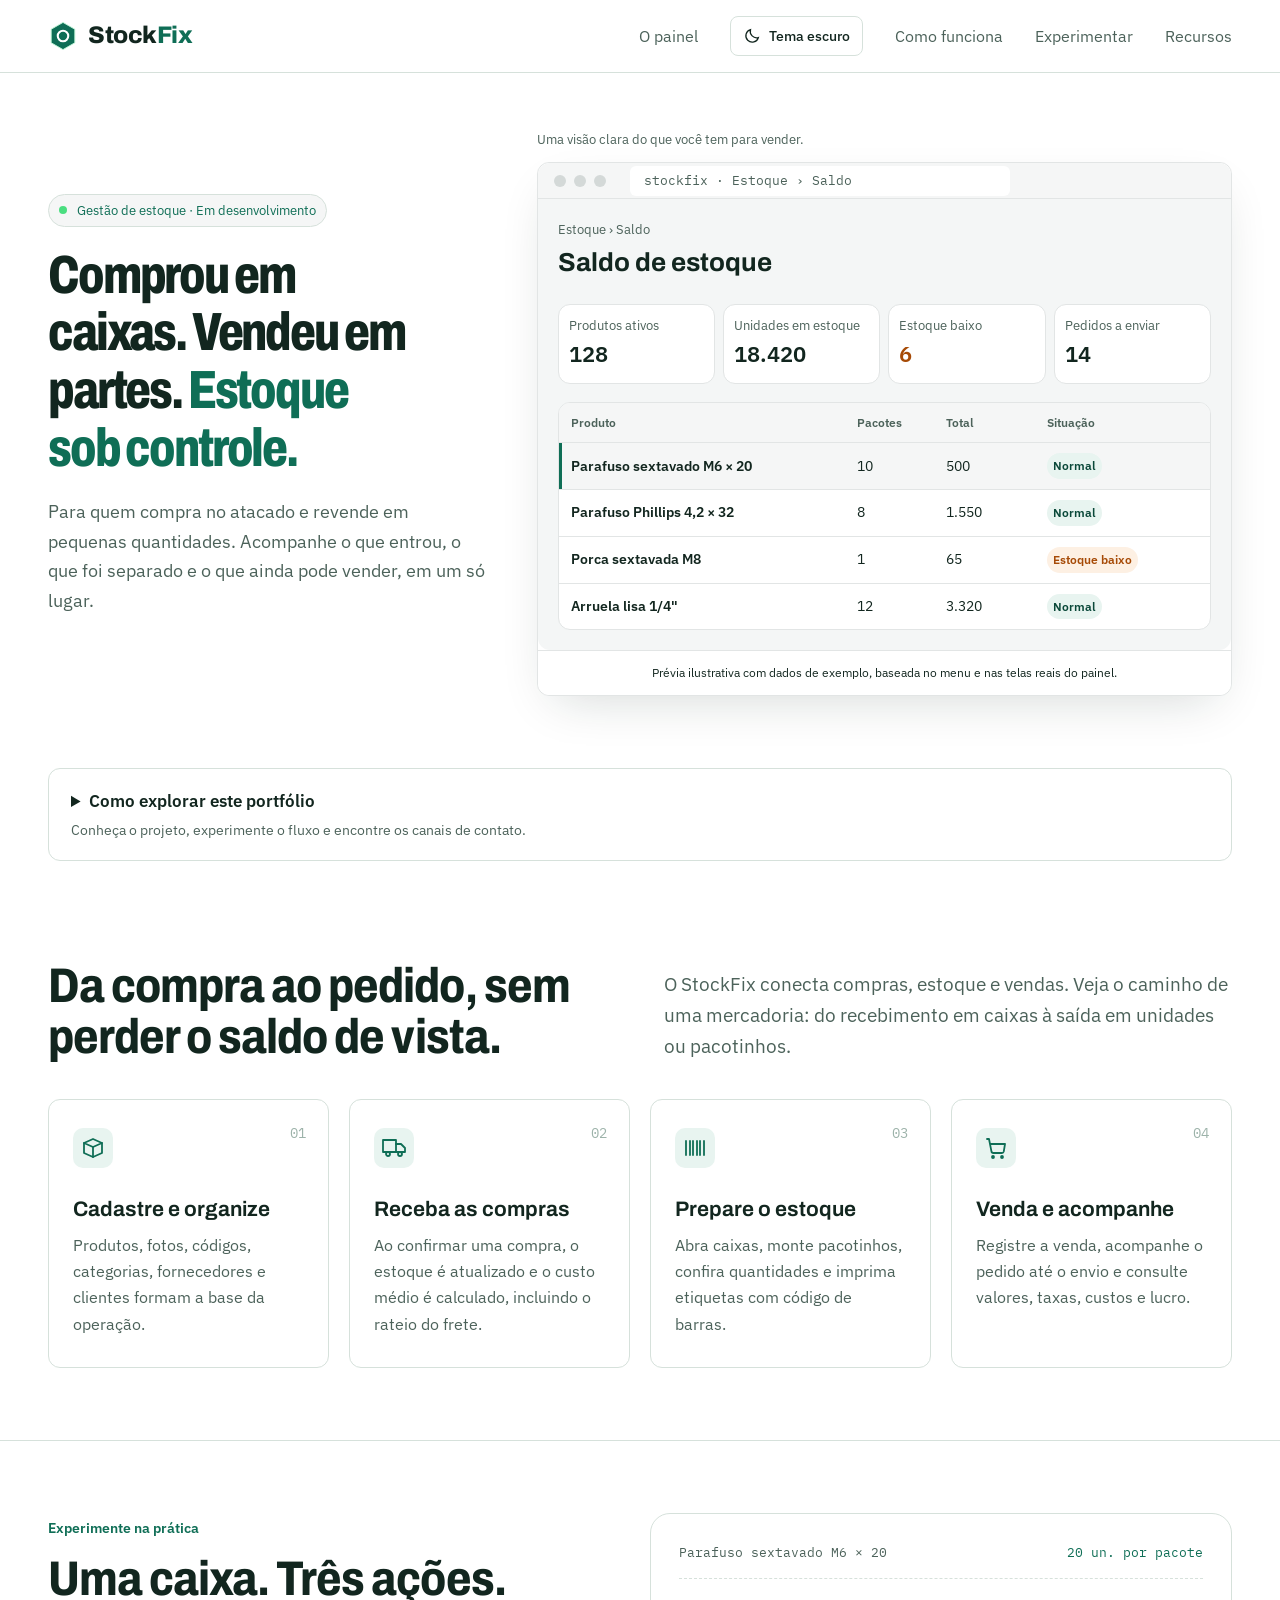
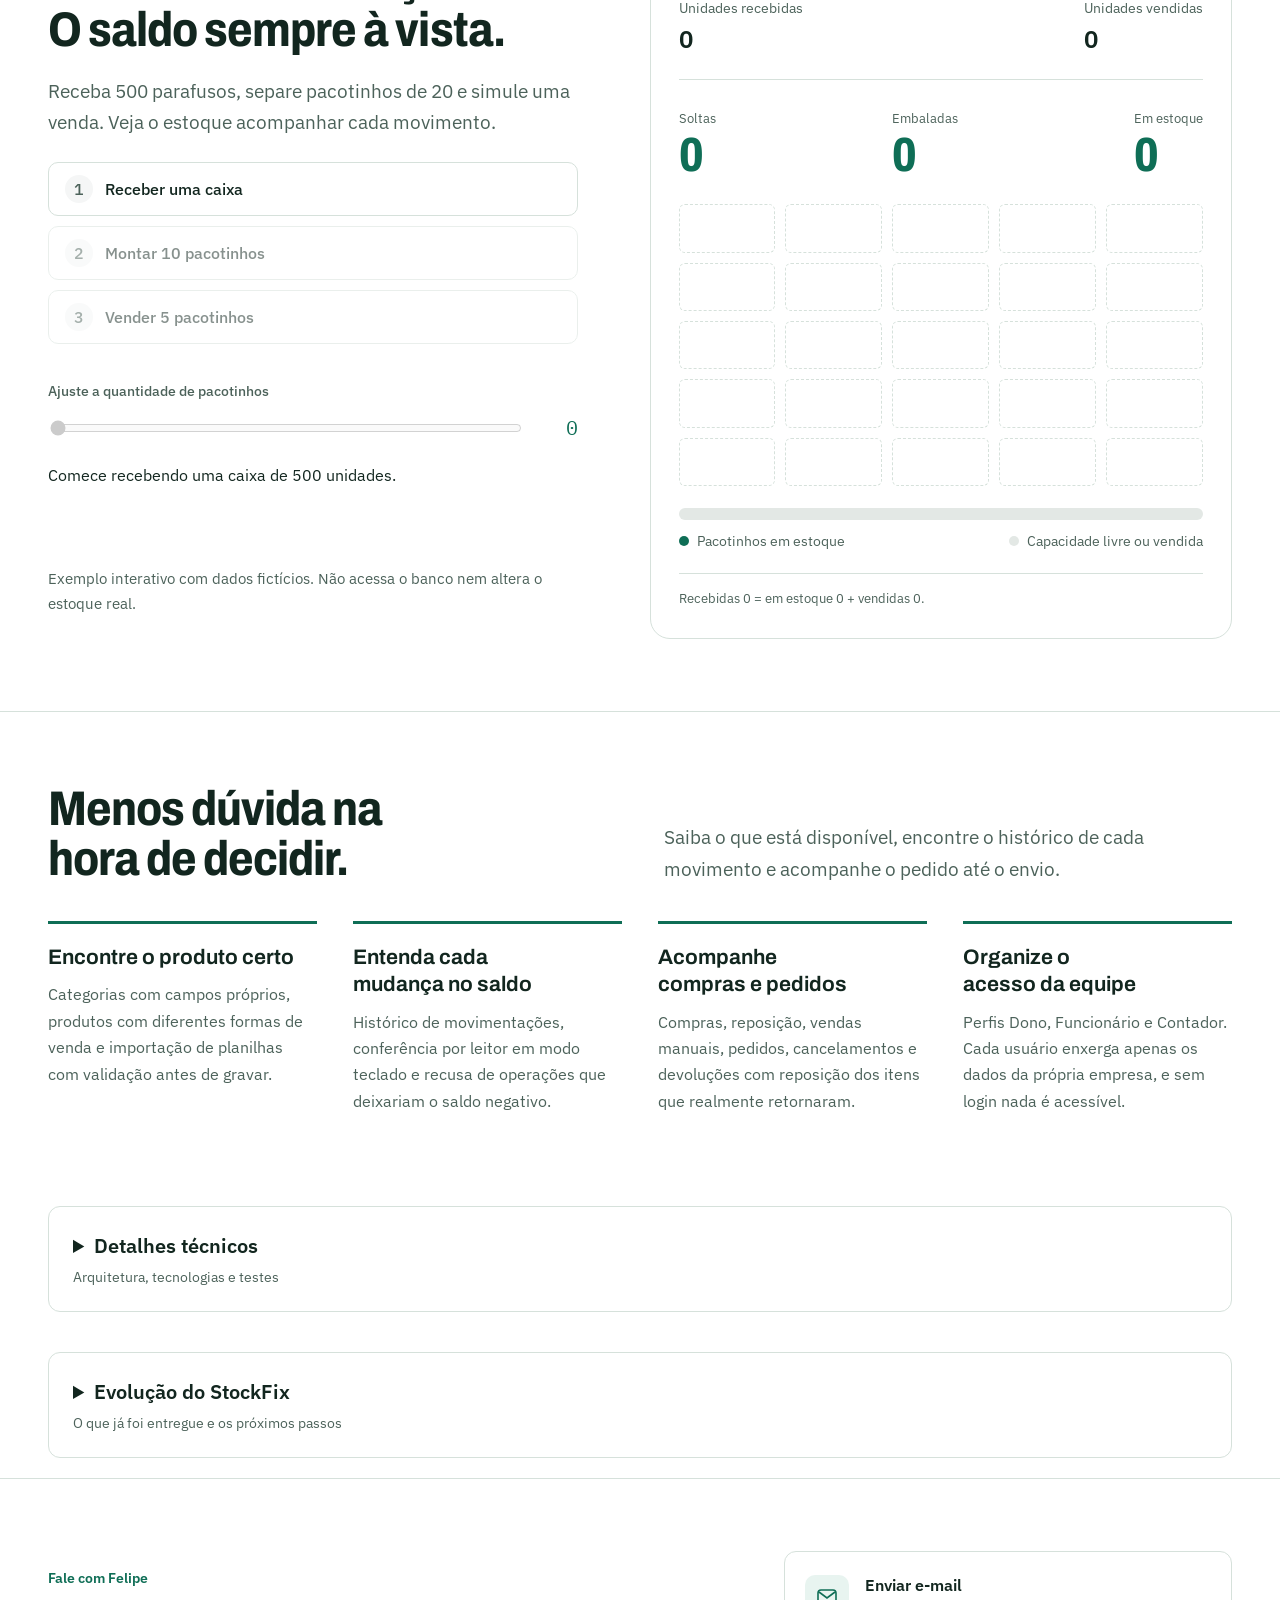
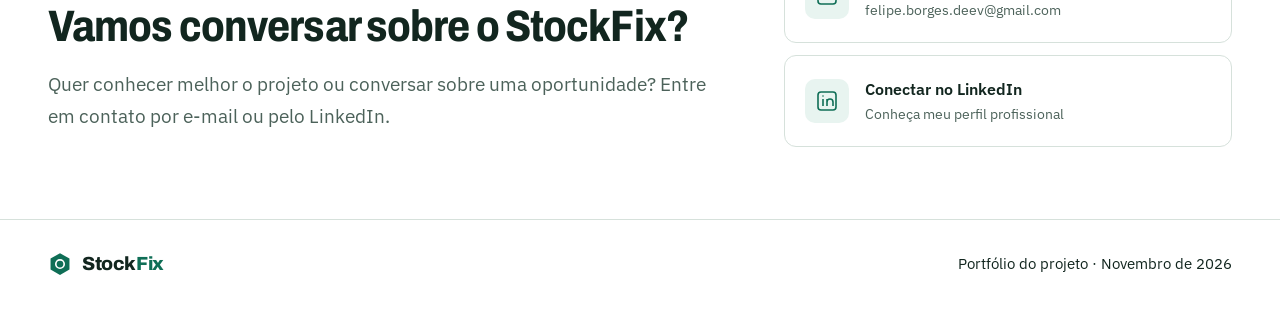
==== commit 5d8ec849: "Apresentação interativa com partículas, temas e contatos profissionais" ====
--- a/Portfolio.html
+++ b/Portfolio.html
@@ -5,7 +5,19 @@
   <meta name="viewport" content="width=device-width, initial-scale=1">
   <title>StockFix — Portfólio do projeto</title>
   <meta name="description" content="StockFix: ERP para compras, estoque e vendas de pequenas empresas, com painel web em Next.js, Supabase e aplicativo móvel em Expo.">
-  <meta name="theme-color" content="#0b3a2f">
+  <meta name="theme-color" content="#ffffff">
+  <script>
+    if (window.matchMedia('(prefers-reduced-motion: no-preference)').matches && 'IntersectionObserver' in window) {
+      document.documentElement.classList.add('intro-pending');
+      window.setTimeout(() => document.documentElement.classList.remove('intro-pending'), 3000);
+    }
+    try {
+      if (localStorage.getItem('stockfix-portfolio-theme') === 'dark') {
+        document.documentElement.dataset.theme = 'dark';
+        document.querySelector('meta[name="theme-color"]').content = '#111315';
+      }
+    } catch {}
+  </script>
   <link rel="icon" href="img/icon.svg" type="image/svg+xml">
 
   <link rel="preconnect" href="https://fonts.googleapis.com">
@@ -27,13 +39,14 @@
       </a>
       <div class="nav-links">
         <a href="#painel">O painel</a>
+        <button class="theme-toggle" id="theme-toggle" type="button" aria-label="Ativar tema escuro" aria-pressed="false">
+          <svg class="theme-moon" viewBox="0 0 24 24" fill="none" stroke="currentColor" stroke-width="1.7" aria-hidden="true"><path d="M20.5 14a8.5 8.5 0 0 1-10.5-10.5A8.5 8.5 0 1 0 20.5 14Z"/></svg>
+          <svg class="theme-sun" viewBox="0 0 24 24" fill="none" stroke="currentColor" stroke-width="1.7" aria-hidden="true"><circle cx="12" cy="12" r="4"/><path d="M12 2v2m0 16v2M2 12h2m16 0h2M5 5l1.5 1.5m11 11L19 19M5 19l1.5-1.5m11-11L19 5"/></svg>
+          <span>Tema escuro</span>
+        </button>
         <a href="#funcionamento">Como funciona</a>
-        <a href="#tecnologia">Tecnologia</a>
-        <a href="#etapas">Etapas</a>
-        <a class="nav-cta" href="https://github.com/felipe-deev/StockFix" target="_blank" rel="noopener">
-          <svg viewBox="0 0 24 24" aria-hidden="true"><path d="M12 .5a11.5 11.5 0 0 0-3.64 22.41c.58.1.79-.25.79-.56v-2c-3.2.7-3.88-1.37-3.88-1.37-.52-1.33-1.28-1.69-1.28-1.69-1.05-.71.08-.7.08-.7 1.16.08 1.77 1.19 1.77 1.19 1.03 1.77 2.7 1.26 3.36.96.1-.75.4-1.26.73-1.55-2.55-.29-5.24-1.28-5.24-5.69 0-1.26.45-2.29 1.19-3.09-.12-.29-.52-1.46.11-3.05 0 0 .97-.31 3.17 1.18a11 11 0 0 1 5.77 0c2.2-1.49 3.17-1.18 3.17-1.18.63 1.59.23 2.76.11 3.05.74.8 1.19 1.83 1.19 3.09 0 4.42-2.69 5.39-5.26 5.68.41.36.78 1.06.78 2.14v3.17c0 .31.21.67.8.56A11.5 11.5 0 0 0 12 .5Z"/></svg>
-          GitHub
-        </a>
+        <a href="#demonstracao">Experimentar</a>
+        <a href="#recursos">Recursos</a>
       </div>
     </nav>
   </header>
@@ -43,17 +56,16 @@
     <!-- ============ Hero ============ -->
     <section class="hero">
       <div class="wrap hero-head">
-        <p class="kicker"><span class="pulse" aria-hidden="true"></span>Em desenvolvimento · Etapa 5 de 11</p>
-        <h1>Da caixa fechada à venda organizada.</h1>
-        <p class="lead">ERP para pequenas empresas que compram em volume e vendem em partes. Compras, estoque e vendas no mesmo fluxo, com controle por unidade, caixa e pacotinho.</p>
-        <div class="hero-actions">
-          <a class="button" href="#painel">Ver o painel</a>
-          <a class="button button-ghost" href="https://github.com/felipe-deev/StockFix" target="_blank" rel="noopener">Ver o código no GitHub</a>
-        </div>
+        <p class="kicker"><span class="pulse" aria-hidden="true"></span>Gestão de estoque · Em desenvolvimento</p>
+        <h1>Comprou em caixas. Vendeu em partes. <em>Estoque sob controle.</em></h1>
+        <p class="lead">Para quem compra no atacado e revende em pequenas quantidades. Acompanhe o que entrou, o que foi separado e o que ainda pode vender, em um só lugar.</p>
       </div>
 
       <!-- Prévia do painel (HTML, dados de exemplo) -->
-      <div class="wrap">
+      <div class="wrap product-stage">
+        <div class="stage-toolbar">
+          <span>Uma visão clara do que você tem para vender.</span>
+        </div>
         <figure class="app-preview" id="painel" aria-label="Prévia ilustrativa da tela Saldo de estoque do painel StockFix">
           <div class="browser-bar" aria-hidden="true">
             <span></span><span></span><span></span>
@@ -109,23 +121,32 @@
             </div>
           </div>
 
-          <!-- Cotas técnicas sobre a tela -->
-          <div class="callouts" aria-hidden="true">
-            <span class="callout c1">Menu por área</span>
-            <span class="callout c2">Soltas, pacotes e caixas</span>
-          </div>
-
           <figcaption>Prévia ilustrativa com dados de exemplo, baseada no menu e nas telas reais do painel.</figcaption>
         </figure>
       </div>
     </section>
+
+    <aside class="wrap portfolio-guide" aria-label="Guia do portfólio">
+      <details class="portfolio-details">
+        <summary>Como explorar este portfólio<span>Conheça o projeto, experimente o fluxo e encontre os canais de contato.</span></summary>
+        <div class="disclosure-body">
+          <p>Este portfólio apresenta o StockFix, um sistema de compras, estoque e vendas em desenvolvimento. A prévia do painel é ilustrativa e utiliza dados de exemplo.</p>
+          <ol class="guide-steps">
+            <li><strong>Conheça a operação.</strong> Veja em <a href="#funcionamento">Como funciona</a> o caminho da mercadoria, da compra ao envio do pedido.</li>
+            <li><strong>Experimente sem compromisso.</strong> Na <a href="#demonstracao">demonstração interativa</a>, receba uma caixa, monte pacotinhos e simule uma venda. Os saldos mudam na tela, sem acessar dados reais. Você pode ajustar as quantidades e recomeçar.</li>
+            <li><strong>Explore os detalhes.</strong> Consulte os <a href="#recursos">recursos</a> e abra as seções de <a href="#tecnologia">tecnologia</a> e <a href="#etapas">evolução</a> para distinguir o que já foi entregue do que está planejado.</li>
+            <li><strong>Escolha o tema e entre em contato.</strong> Use o botão no topo para alternar entre claro e escuro. Ao final, os <a href="#contato">cartões de contato</a> abrem uma nova mensagem de e-mail ou o perfil no LinkedIn.</li>
+          </ol>
+        </div>
+      </details>
+    </aside>
 
     <!-- ============ Problema + fluxo ============ -->
     <section id="funcionamento" class="section">
       <div class="wrap">
         <div class="section-head">
-          <h2>Comprar em volume. Vender com controle.</h2>
-          <p class="intro">Quem compra caixas e revende em pequenas quantidades precisa saber quanto recebeu, quanto separou e quanto ainda pode vender. O StockFix reúne essas operações em um único fluxo. O caso inicial é a revenda de parafusos, com categorias e campos adaptáveis a outros produtos.</p>
+          <h2>Da compra ao pedido, sem perder o saldo de vista.</h2>
+          <p class="intro">O StockFix conecta compras, estoque e vendas. Veja o caminho de uma mercadoria: do recebimento em caixas à saída em unidades ou pacotinhos.</p>
         </div>
 
         <ol class="flow">
@@ -153,60 +174,70 @@
       </div>
     </section>
 
-    <!-- ============ Simulação ============ -->
-    <section class="section section-dark" aria-labelledby="demo-title">
+    <!-- ============ Demonstração guiada ============ -->
+    <section id="demonstracao" class="section" aria-labelledby="demo-title">
       <div class="wrap demo">
         <div class="demo-text">
-          <h2 id="demo-title">Separar muda a embalagem. O total continua o mesmo.</h2>
-          <p class="intro">Uma caixa chega com 500 parafusos. Cada pacotinho leva 20. Arraste o controle e veja o saldo se redistribuir sem perder nenhuma unidade.</p>
-
-          <label for="packs">Pacotinhos montados</label>
+          <p class="eyebrow">Experimente na prática</p>
+          <h2 id="demo-title">Uma caixa. Três ações. O saldo sempre à vista.</h2>
+          <p class="intro">Receba 500 parafusos, separe pacotinhos de 20 e simule uma venda. Veja o estoque acompanhar cada movimento.</p>
+          <div class="demo-actions" id="demo-actions" hidden>
+            <button type="button" class="demo-action" id="receive-box"><span>1</span>Receber uma caixa</button>
+            <button type="button" class="demo-action" id="make-packs" disabled><span>2</span>Montar 10 pacotinhos</button>
+            <button type="button" class="demo-action" id="sell-packs" disabled><span>3</span>Vender 5 pacotinhos</button>
+          </div>
+          <noscript><p>Ative o JavaScript para experimentar a demonstração interativa.</p></noscript>
+          <label for="packs">Ajuste a quantidade de pacotinhos</label>
           <div class="slider-row">
-            <input id="packs" type="range" min="0" max="25" value="10" step="1">
-            <output id="count" for="packs">10</output>
-          </div>
-
-          <dl class="numbers" aria-live="polite" aria-atomic="true">
-            <div><dt>Soltas</dt><dd id="loose">300</dd></div>
-            <div><dt>Embaladas</dt><dd id="packed">200</dd></div>
-            <div><dt>Total</dt><dd>500</dd></div>
+            <input id="packs" type="range" min="0" max="25" value="0" step="1" disabled>
+            <output id="count" for="packs">0</output>
+          </div>
+          <p id="summary" class="demo-status" role="status" aria-live="polite" aria-atomic="true">Comece recebendo uma caixa de 500 unidades.</p>
+          <button class="reset-demo" id="reset-demo" type="button" hidden>Recomeçar demonstração</button>
+          <p class="note">Exemplo interativo com dados fictícios. Não acessa o banco nem altera o estoque real.</p>
+        </div>
+        <div class="demo-visual">
+          <div class="box-label"><span>Parafuso sextavado M6 × 20</span><span>20 un. por pacote</span></div>
+          <dl class="demo-ledger">
+            <div><dt>Unidades recebidas</dt><dd id="received">0</dd></div>
+            <div><dt>Unidades vendidas</dt><dd id="sold">0</dd></div>
           </dl>
-          <p id="summary" class="summary">10 pacotinhos de 20 unidades + 300 unidades soltas = 500 unidades.</p>
-          <p class="note">Simulação local. Não acessa o banco nem altera o estoque do sistema.</p>
-        </div>
-
-        <div class="demo-visual" aria-hidden="true">
-          <div class="box-label"><span>CX-500 · Parafuso sextavado M6 × 20</span><span>500 un.</span></div>
-          <div class="pack-grid" id="pack-grid"></div>
-          <div class="split-bar"><span id="bar-packed"></span></div>
-          <div class="split-legend"><span><i class="dot dot-packed"></i>Embalado</span><span><i class="dot dot-loose"></i>Solto</span></div>
+          <dl class="numbers">
+            <div><dt>Soltas</dt><dd id="loose">0</dd></div>
+            <div><dt>Embaladas</dt><dd id="packed">0</dd></div>
+            <div><dt>Em estoque</dt><dd id="available">0</dd></div>
+          </dl>
+          <div class="pack-grid" id="pack-grid" aria-hidden="true"></div>
+          <div class="split-bar" aria-hidden="true"><span id="bar-packed"></span></div>
+          <div class="split-legend"><span><i class="dot dot-packed"></i>Pacotinhos em estoque</span><span><i class="dot dot-loose"></i>Capacidade livre ou vendida</span></div>
+          <p class="balance-note" id="balance">Recebidas 0 = em estoque 0 + vendidas 0.</p>
         </div>
       </div>
     </section>
 
     <!-- ============ Recursos ============ -->
-    <section class="section">
+    <section class="section" id="recursos">
       <div class="wrap">
         <div class="section-head">
-          <h2>O dia a dia em uma visão conectada.</h2>
-          <p class="intro">Cada operação deixa rastro. O saldo nunca fica negativo, e cada entrada, saída e ajuste aparece no histórico.</p>
+          <h2>Menos dúvida na hora de decidir.</h2>
+          <p class="intro">Saiba o que está disponível, encontre o histórico de cada movimento e acompanhe o pedido até o envio.</p>
         </div>
 
         <div class="features">
           <article class="feature">
-            <h3>Cadastros flexíveis</h3>
+            <h3>Encontre o produto certo</h3>
             <p>Categorias com campos próprios, produtos com diferentes formas de venda e importação de planilhas com validação antes de gravar.</p>
           </article>
           <article class="feature">
-            <h3>Estoque rastreável</h3>
+            <h3>Entenda cada mudança no saldo</h3>
             <p>Histórico de movimentações, conferência por leitor em modo teclado e recusa de operações que deixariam o saldo negativo.</p>
           </article>
           <article class="feature">
-            <h3>Operação comercial</h3>
+            <h3>Acompanhe compras e pedidos</h3>
             <p>Compras, reposição, vendas manuais, pedidos, cancelamentos e devoluções com reposição dos itens que realmente retornaram.</p>
           </article>
           <article class="feature">
-            <h3>Acesso por empresa</h3>
+            <h3>Organize o acesso da equipe</h3>
             <p>Perfis Dono, Funcionário e Contador. Cada usuário enxerga apenas os dados da própria empresa, e sem login nada é acessível.</p>
           </article>
         </div>
@@ -215,7 +246,10 @@
 
     <!-- ============ Tecnologia ============ -->
     <section id="tecnologia" class="section section-tint">
-      <div class="wrap tech">
+      <div class="wrap">
+        <details class="portfolio-details">
+          <summary>Detalhes técnicos <span>Arquitetura, tecnologias e testes</span></summary>
+          <div class="tech disclosure-body">
         <div>
           <h2>Interfaces separadas. Regras de negócio compartilhadas.</h2>
           <p class="intro">Um monorepo em TypeScript reúne o painel web, o aplicativo móvel, os cálculos e as migrações do banco. npm workspaces e Turborepo organizam os pacotes e as tarefas.</p>
@@ -242,15 +276,20 @@
 └─ tests/          <i>PGlite</i>
 turbo.json</code></pre>
         </figure>
+          </div>
+        </details>
       </div>
     </section>
 
     <!-- ============ Etapas ============ -->
     <section id="etapas" class="section">
       <div class="wrap">
+        <details class="portfolio-details">
+          <summary>Evolução do StockFix <span>O que já foi entregue e os próximos passos</span></summary>
+          <div class="disclosure-body">
         <div class="section-head">
-          <h2>Construído por etapas.</h2>
-          <p class="intro">Cada etapa entrega um bloco completo, com migração própria no banco. As próximas já aparecem no menu do painel marcadas como “em breve”.</p>
+          <h2>O que já faz parte do projeto.</h2>
+          <p class="intro">Acesso, cadastros, estoque, compras e vendas compõem as etapas entregues. Os itens abaixo marcados como planejamento ainda não estão disponíveis.</p>
         </div>
 
         <ol class="timeline">
@@ -259,6 +298,9 @@
           <li class="done"><span class="t-num">3</span><h3>Estoque</h3><p>Saldo, movimentações, conferência e etiquetas.</p></li>
           <li class="done"><span class="t-num">4</span><h3>Compras</h3><p>Recebimento, custo médio e rateio de frete.</p></li>
           <li class="done current"><span class="t-num">5</span><h3>Vendas</h3><p>Pedidos por etapa, devoluções e avisos em tempo real.</p><em>Versão atual</em></li>
+        </ol>
+        <h3 class="planned-title">Em planejamento</h3>
+        <ol class="timeline planned">
           <li><span class="t-num">6</span><h3>Relatórios</h3><p>Vendas, faturamento e fechamento mensal.</p></li>
           <li><span class="t-num">8</span><h3>Integrações</h3><p>Mercado Livre, Shopee e TikTok Shop.</p></li>
           <li><span class="t-num">9</span><h3>Notas fiscais</h3><p>Emissão de NF-e, XML e DANFE.</p></li>
@@ -266,18 +308,27 @@
           <li><span class="t-num">11</span><h3>Backup</h3><p>Cópia diária em nuvem e restauração.</p></li>
         </ol>
         <p class="note">Etapas 6 em diante são planejamento e ainda não estão disponíveis. O aplicativo móvel ainda não reúne todas as funções do painel.</p>
-      </div>
-    </section>
-
-    <!-- ============ Fechamento ============ -->
-    <section class="closing-wrap">
-      <div class="wrap">
-        <div class="closing">
-          <div>
-            <h2>Explore o código do StockFix.</h2>
-            <p>O repositório traz a organização do projeto e as instruções para instalar, configurar o Supabase e rodar o painel localmente.</p>
-          </div>
-          <a class="button" href="https://github.com/felipe-deev/StockFix" target="_blank" rel="noopener">Abrir repositório no GitHub</a>
+          </div>
+        </details>
+      </div>
+    </section>
+    <section id="contato" class="section closing-section" aria-labelledby="closing-title">
+      <div class="wrap closing-content">
+        <div>
+          <p class="eyebrow">Fale com Felipe</p>
+          <h2 id="closing-title">Vamos conversar sobre o StockFix?</h2>
+          <p class="intro">Quer conhecer melhor o projeto ou conversar sobre uma oportunidade? Entre em contato por e-mail ou pelo LinkedIn.</p>
+        </div>
+        <div class="contact-links" aria-label="Canais de contato">
+          <a class="contact-card" href="mailto:felipe.borges.deev@gmail.com">
+            <span class="contact-icon" aria-hidden="true"><svg viewBox="0 0 24 24" fill="none" stroke="currentColor" stroke-width="1.6"><rect x="3" y="5" width="18" height="14" rx="3"/><path d="m4 7 8 6 8-6"/></svg></span>
+            <span class="contact-copy"><strong>Enviar e-mail</strong><span>felipe.borges.deev@gmail.com</span></span>
+          </a>
+          <a class="contact-card" href="https://www.linkedin.com/in/felipe-lima-8b131640b/" target="_blank" rel="noopener noreferrer">
+            <span class="contact-icon" aria-hidden="true"><svg viewBox="0 0 24 24" fill="none" stroke="currentColor" stroke-width="1.6"><rect x="3" y="3" width="18" height="18" rx="3"/><path d="M8 10v7m4 0v-7m0 3a3 3 0 0 1 6 0v4"/><circle cx="8" cy="7" r=".8" fill="currentColor" stroke="none"/></svg></span>
+            <span class="contact-copy"><strong>Conectar no LinkedIn</strong><span>Conheça meu perfil profissional</span></span>
+            <span class="sr-only"> (abre em nova aba)</span>
+          </a>
         </div>
       </div>
     </section>
@@ -290,7 +341,6 @@
         <span class="brand-name">Stock<span>Fix</span></span>
       </a>
       <p>Portfólio do projeto · Novembro de 2026</p>
-      <a href="https://github.com/felipe-deev/StockFix" target="_blank" rel="noopener">github.com/felipe-deev/StockFix</a>
     </div>
   </footer>
 
--- a/css/style.css
+++ b/css/style.css
@@ -131,11 +131,11 @@
   position: sticky;
   top: 0;
   z-index: 20;
-  background: rgba(11, 58, 47, .92);
+  background: rgba(255, 255, 255, .94);
   backdrop-filter: blur(10px);
   -webkit-backdrop-filter: blur(10px);
-  color: #fff;
-  border-bottom: 1px solid rgba(189, 245, 214, .12);
+  color: var(--ink);
+  border-bottom: 1px solid var(--line);
 }
 
 .nav {
@@ -156,7 +156,7 @@
   letter-spacing: -0.02em;
   text-decoration: none;
 }
-.brand-name span { color: var(--mint); }
+.brand-name span { color: var(--primary); }
 .brand-mark { width: 30px; height: 30px; }
 .brand-hex { fill: var(--primary); stroke: var(--mint); stroke-width: 1; }
 .brand-ring { fill: none; stroke: #fff; stroke-width: 2.2; }
@@ -167,38 +167,29 @@
   gap: 32px;
   font-size: 16px;
 }
-.nav-links a { color: #d4e7de; text-decoration: none; }
-.nav-links a:hover { color: #fff; }
-
-.nav-cta {
-  display: inline-flex;
-  align-items: center;
-  gap: 8px;
-  padding: 8px 16px;
-  border: 1px solid rgba(189, 245, 214, .4);
-  border-radius: var(--radius-sm);
-}
-.nav-cta svg { width: 18px; height: 18px; fill: currentColor; }
+.nav-links a { color: var(--muted); text-decoration: none; }
+.nav-links a:hover { color: var(--primary); }
 
 /* ---------- 5. Hero ---------- */
 .hero {
   position: relative;
-  color: #fff;
-  padding-top: 96px;
-  background:
-    linear-gradient(to bottom, transparent 0, transparent calc(100% - 220px), var(--paper) calc(100% - 220px)),
-    linear-gradient(rgba(189, 245, 214, .07) 1px, transparent 1px) 0 0 / 120px 120px,
-    linear-gradient(90deg, rgba(189, 245, 214, .07) 1px, transparent 1px) 0 0 / 120px 120px,
-    linear-gradient(rgba(189, 245, 214, .03) 1px, transparent 1px) 0 0 / 24px 24px,
-    linear-gradient(90deg, rgba(189, 245, 214, .03) 1px, transparent 1px) 0 0 / 24px 24px,
-    radial-gradient(ellipse 70% 60% at 50% 0%, #105244, var(--blueprint) 70%);
-}
+  display: grid;
+  grid-template-columns: minmax(300px, .85fr) minmax(0, 1.35fr);
+  align-items: center;
+  gap: clamp(32px, 4vw, 64px);
+  max-width: 1480px;
+  margin-inline: auto;
+  padding: 56px var(--gutter) 64px;
+  color: var(--ink);
+  background: #fff;
+}
+.hero > .wrap { width: 100%; min-width: 0; padding-inline: 0; }
 
 .hero-head {
-  text-align: center;
+  text-align: left;
   display: flex;
   flex-direction: column;
-  align-items: center;
+  align-items: flex-start;
 }
 
 .kicker {
@@ -231,8 +222,8 @@
 }
 
 .lead {
-  color: #c9ddd4;
-  font-size: clamp(18px, 1.6vw, 21px);
+  color: var(--muted);
+  font-size: 18px;
   max-width: 54ch;
   margin-bottom: 36px;
 }
@@ -397,26 +388,6 @@
 .tag.ok { background: var(--accent); color: var(--accent-ink); }
 .tag.low { background: var(--warning-soft); color: var(--warning); }
 
-/* Cotas técnicas */
-.callout {
-  position: absolute;
-  font-family: var(--font-tech);
-  font-size: 13px;
-  color: var(--dim);
-  white-space: nowrap;
-}
-.callout::before {
-  content: "";
-  position: absolute;
-  top: 50%;
-  height: 1px;
-  background: var(--dim);
-}
-.c1 { left: -12px; top: 150px; transform: translateX(-100%); padding-right: 10px; }
-.c1::before { right: -26px; width: 30px; }
-.c2 { right: -12px; top: 330px; transform: translateX(100%); padding-left: 10px; }
-.c2::before { left: -26px; width: 30px; }
-
 .app-preview figcaption {
   position: absolute;
   left: 0;
@@ -428,15 +399,15 @@
 }
 
 /* ---------- 7. Seções ---------- */
-.section { padding: 120px 0; }
-.hero + .section { padding-top: 150px; }
+.section { padding: 72px 0; }
+.hero + .section { padding-top: 64px; border-top: 1px solid var(--line); }
 
 .section-head {
   display: grid;
   grid-template-columns: 1fr 1fr;
   gap: 48px;
   align-items: end;
-  margin-bottom: 56px;
+  margin-bottom: 36px;
 }
 .section-head h2 { margin: 0; }
 .section-head .intro { margin: 0; }
@@ -675,7 +646,7 @@
 }
 .timeline li.done {
   border: 1px solid var(--line);
-  background: #fff;
+  background: var(--surface);
 }
 .timeline li.current {
   border: 2px solid var(--primary);
@@ -710,26 +681,7 @@
   color: var(--accent-ink);
 }
 
-/* ---------- 12. Fechamento ---------- */
-.closing-wrap { padding: 0 0 100px; }
-.closing {
-  display: flex;
-  align-items: center;
-  justify-content: space-between;
-  gap: 40px;
-  padding: 56px;
-  border-radius: var(--radius-lg);
-  color: #fff;
-  background:
-    linear-gradient(rgba(189, 245, 214, .06) 1px, transparent 1px) 0 0 / 24px 24px,
-    linear-gradient(90deg, rgba(189, 245, 214, .06) 1px, transparent 1px) 0 0 / 24px 24px,
-    var(--primary);
-}
-.closing h2 { font-size: clamp(30px, 3vw, 42px); margin-bottom: 10px; }
-.closing p { margin: 0; max-width: 56ch; color: #d5eee2; }
-.closing .button { flex-shrink: 0; background: #fff; border-color: #fff; color: var(--primary); }
-
-/* ---------- 13. Rodapé ---------- */
+/* ---------- 12. Rodapé ---------- */
 .site-footer {
   border-top: 1px solid var(--line);
   padding: 28px 0 36px;
@@ -749,25 +701,7 @@
 .brand-small .brand-mark { width: 24px; height: 24px; }
 .brand-small .brand-hex { stroke: none; }
 
-/* ---------- 14. Movimento (respeita reduzir movimento) ---------- */
-@media (prefers-reduced-motion: no-preference) {
-  .pulse { animation: pulse 2s infinite; }
-  .app-preview { animation: rise .9s cubic-bezier(.2, .7, .2, 1) .15s both; }
-}
-@keyframes pulse {
-  70% { box-shadow: 0 0 0 8px rgba(74, 222, 128, 0); }
-  100% { box-shadow: 0 0 0 0 rgba(74, 222, 128, 0); }
-}
-@keyframes rise {
-  from { opacity: 0; transform: translateY(40px); }
-  to { opacity: 1; transform: none; }
-}
-
-/* ---------- 15. Responsivo ---------- */
-@media (max-width: 1760px) {
-  .callouts { display: none; }
-}
-
+/* ---------- 14. Responsivo ---------- */
 @media (max-width: 1100px) {
   .flow { grid-template-columns: repeat(2, 1fr); }
   .features { grid-template-columns: repeat(2, 1fr); }
@@ -796,7 +730,7 @@
   .row > span:nth-child(5) { display: none; }
 
   .section { padding: 80px 0; }
-  .hero + .section { padding-top: 110px; }
+  .hero + .section { padding-top: 48px; }
   .section-head { grid-template-columns: 1fr; gap: 16px; margin-bottom: 36px; }
   .flow, .features { grid-template-columns: 1fr; }
   .timeline { grid-template-columns: 1fr 1fr; gap: 12px; }
@@ -807,8 +741,6 @@
   .pack-grid { gap: 6px; }
   .pack-grid span { font-size: 11px; }
 
-  .closing { display: block; padding: 32px 24px; }
-  .closing .button { margin-top: 24px; width: 100%; justify-content: center; }
   .footer-inner { flex-direction: column; align-items: flex-start; }
 }
 
@@ -817,11 +749,273 @@
   * { transition: none !important; }
 }
 
-/* ---------- 16. Impressão ---------- */
+/* ---------- 15. Impressão ---------- */
 @media print {
   .site-header, .button, .slider-row input, .callouts { display: none; }
-  .hero, .section-dark, .closing { background: #fff; color: var(--ink); }
-  .lead, .section-dark .intro, .summary, .closing p, .numbers dt { color: var(--muted); }
+  .hero, .section-dark { background: #fff; color: var(--ink); }
+  .lead, .section-dark .intro, .summary, .numbers dt { color: var(--muted); }
   .numbers dd { color: var(--primary); }
   .app-preview, .flow li, .timeline li, .demo-visual { break-inside: avoid; box-shadow: none; }
 }
+
+/* ---------- Direção de arte: montagem do produto em profundidade ---------- */
+.hero { overflow: clip; }
+.hero-head { position: relative; }
+body { background: #fff; }
+h1 { max-width: 15ch; font-size: clamp(42px, 4.2vw, 64px); line-height: 1.07; letter-spacing: -.04em; margin-bottom: 20px; }
+h1 em { font-style: normal; color: var(--primary); }
+.kicker { padding: 5px 10px; border-color: var(--line); color: var(--primary); background: #f5faf7; font-family: var(--font-body); font-size: 13px; margin-bottom: 20px; }
+.lead { margin-bottom: 24px; }
+.hero-actions { justify-content: flex-start; gap: 10px; margin-bottom: 0; }
+.button { min-height: 46px; font-size: 15px; border-radius: 8px; padding-inline: 20px; background: var(--primary); border-color: var(--primary); color: #fff; transition: background .2s, box-shadow .2s, transform .2s; }
+.button:hover { background: var(--accent-ink); transform: translateY(-2px); box-shadow: 0 6px 16px #0001; }
+.button-ghost { color: var(--ink); background: #fff; border-color: var(--line); }
+.button-ghost:hover { background: var(--accent); }
+.product-stage { position: relative; perspective: 1800px; padding-bottom: 8px; }
+.stage-toolbar { display: flex; justify-content: space-between; align-items: center; gap: 16px; color: var(--muted); margin-bottom: 12px; font-size: 13px; }
+.app-preview { z-index: 1; transform-style: preserve-3d; border: 1px solid var(--border); border-radius: 12px; box-shadow: 0 18px 48px -18px #12261f30; }
+.hero .app { grid-template-columns: 1fr; border-radius: 0 0 12px 12px; }
+.hero .app-side, .hero .app-search { display: none; }
+.hero .browser-bar { border-radius: 12px 12px 0 0; height: 36px; }
+.hero .app-main { padding: 20px; }
+.hero .app-cards { gap: 8px; }
+.hero .app-card { padding: 10px; }
+.hero .app-card strong { font-size: 22px; }
+.hero .row { grid-template-columns: 2.4fr .7fr .8fr 1.3fr; gap: 8px; padding: 10px 12px; }
+.hero .row > span:nth-child(2), .hero .row > span:nth-child(4) { display: none; }
+.hero .row small { display: none; }
+.hero .tag { display: inline-block; padding: 3px 6px; }
+.app-preview figcaption { position: static; padding: 12px 16px; font-size: 12px; background: #fff; border-top: 1px solid var(--border); border-radius: 0 0 12px 12px; }
+.flow > li, .feature, .tree, .demo-visual { transition: box-shadow .3s, border-color .3s; }
+@media (hover: hover) {
+  .flow > li:hover, .feature:hover { border-color: #0f6e5666; box-shadow: 0 16px 40px -24px #0b3a2f55; }
+}
+@media (max-width: 760px) {
+  .hero { padding-top: 32px; padding-bottom: 40px; }
+  .hero-actions { margin-bottom: 0; }
+  .stage-toolbar { font-size: 12px; align-items: flex-start; }
+  .stage-toolbar > span { max-width: 15ch; }
+}
+@media (prefers-reduced-motion: reduce) {
+  *, *::before, *::after { animation: none !important; transition: none !important; }
+  .button:hover { transform: none; }
+}
+@media print {
+  .stage-toolbar { display: none; }
+}
+
+/* Abertura compacta: empilha apenas quando as duas colunas não cabem. */
+@media (max-width: 1100px) {
+  .hero { grid-template-columns: 1fr; gap: 32px; max-width: 860px; padding-top: 40px; }
+  h1 { max-width: 20ch; font-size: clamp(42px, 6vw, 60px); }
+  .lead { max-width: 60ch; }
+}
+@media (max-width: 760px) {
+  .hero { padding-top: 28px; gap: 24px; }
+  h1 { font-size: clamp(36px, 9vw, 48px); }
+  .hero-actions { width: 100%; }
+  .hero-actions .button { width: auto; flex: 1 1 auto; }
+  .hero .app-main { padding: 12px; }
+  .hero .row { grid-template-columns: minmax(0, 1fr) auto; }
+  .hero .row > span:nth-child(3), .hero .row > span:nth-child(5) { display: none; }
+  .section { padding: 48px 0; }
+  .section-head { gap: 16px; margin-bottom: 28px; }
+}
+@media print {
+  .hero { display: block; padding: 20px 0; }
+}
+
+/* ---------- Temas: superfícies brancas ou grafite ---------- */
+:root {
+  color-scheme: light;
+  --surface: #fff;
+  --surface-soft: #f5f6f6;
+  --paper: #fff;
+  --header-bg: rgba(255, 255, 255, .95);
+  --pack-fill: #e8f4f0;
+  --pack-empty: #e3e8e5;
+  --primary-text: #fff;
+}
+:root[data-theme="dark"] {
+  color-scheme: dark;
+  --surface: #111315;
+  --surface-soft: #1b1e21;
+  --paper: #111315;
+  --header-bg: rgba(17, 19, 21, .95);
+  --ink: #f0f2f1;
+  --muted: #b3bdb8;
+  --line: #343b37;
+  --border: #343b37;
+  --card: #1b1e21;
+  --app-bg: #111315;
+  --primary: #8cdbb5;
+  --primary-text: #10271d;
+  --accent: #213c2f;
+  --accent-ink: #b7edce;
+  --warning: #f4bc82;
+  --warning-soft: #412d1d;
+  --pack-fill: #213c2f;
+  --pack-empty: #343b37;
+}
+body, .hero, .section, .section-dark, .section-tint, .site-footer {
+  background: var(--surface);
+  color: var(--ink);
+}
+.site-header { background: var(--header-bg); }
+.section + .section { border-top: 1px solid var(--line); }
+.theme-toggle {
+  display: inline-flex; align-items: center; justify-content: center; gap: 8px;
+  min-height: 40px; padding: 8px 12px; border: 1px solid var(--line);
+  border-radius: 8px; background: var(--surface); color: var(--ink);
+  font: 500 14px var(--font-body); cursor: pointer; white-space: nowrap;
+}
+.theme-toggle:hover { background: var(--surface-soft); }
+.theme-toggle:focus-visible { outline: 3px solid var(--dim); outline-offset: 4px; }
+.theme-toggle svg { width: 18px; height: 18px; }
+.theme-sun { display: none; }
+[data-theme="dark"] .theme-sun { display: block; }
+[data-theme="dark"] .theme-moon { display: none; }
+.section-dark .intro, .section-dark .note, .summary, .numbers dt,
+.box-label, .split-legend { color: var(--muted); }
+.numbers dd, .numbers div:last-child dd, .slider-row output,
+.box-label span:last-child { color: var(--primary); }
+.slider-row input { accent-color: var(--primary); }
+.demo-visual, .tree, .flow li, .timeline li, .app-preview,
+.app-preview figcaption, .browser-url, .app-side { background: var(--surface); color: var(--ink); }
+.demo-visual, .tree { border: 1px solid var(--line); }
+.tree-bar { color: var(--primary); border-color: var(--line); }
+.tree b { color: var(--ink); }
+.tree i { color: var(--primary); }
+.pack-grid span { border-color: var(--line); }
+.pack-grid span.on { background: var(--pack-fill); border-color: var(--primary); color: var(--primary); }
+.split-bar, .dot-loose { background: var(--pack-empty); }
+.split-bar > span, .dot-packed { background: var(--primary); }
+.kicker, .browser-bar, .row.head { background: var(--surface-soft); }
+.app-preview { color: var(--ink); }
+.app-card p, .crumb, .browser-url, .row.head, .row small { color: var(--muted); }
+.row.hl { background: var(--surface-soft); }
+.done .t-num { color: var(--primary-text); }
+@media (max-width: 1100px) {
+  .nav-links { gap: 16px; }
+}
+@media (max-width: 760px) {
+  .nav { gap: 12px; }
+  .nav-links { gap: 0; }
+  .theme-toggle { font-size: 13px; padding: 8px 10px; }
+}
+@media print {
+  :root[data-theme] { --surface: #fff; --surface-soft: #f5f6f6; --ink: #12261f; --muted: #4c625a; --primary: #0f6e56; --line: #d6e1db; --border: #d6e1db; --card: #fff; --app-bg: #fff; color-scheme: light; }
+}
+
+/* ---------- Apresentação comercial e demonstração guiada ---------- */
+.eyebrow { color: var(--primary); font-size: 14px; font-weight: 600; margin-bottom: 14px; }
+.demo-actions { display: grid; gap: 10px; margin: 24px 0; }
+.demo-actions[hidden] { display: none; }
+.demo-action {
+  display: flex; align-items: center; gap: 12px; text-align: left;
+  min-height: 52px; padding: 12px 16px; border: 1px solid var(--line);
+  border-radius: 10px; background: var(--surface); color: var(--ink);
+  font: 500 16px var(--font-body); cursor: pointer;
+}
+.demo-action > span { display: grid; place-items: center; width: 28px; height: 28px; border-radius: 50%; background: var(--surface-soft); color: var(--muted); flex-shrink: 0; }
+.demo-action:not(:disabled):hover { border-color: var(--primary); background: var(--surface-soft); }
+.demo-action:disabled { cursor: default; opacity: .5; }
+.demo-action.complete { opacity: 1; border-color: var(--primary); }
+.demo-action.complete > span { background: var(--accent); color: var(--primary); }
+.demo-action:focus-visible, .reset-demo:focus-visible, summary:focus-visible { outline: 3px solid var(--dim); outline-offset: 4px; }
+.demo-text label { display: block; font-size: 14px; font-weight: 500; color: var(--muted); }
+.demo-ledger { display: flex; justify-content: space-between; gap: 20px; padding-bottom: 20px; border-bottom: 1px solid var(--line); margin: 0; }
+.demo-ledger dt { color: var(--muted); font-size: 14px; }
+.demo-ledger dd { margin: 0; font-size: 24px; font-weight: 600; font-variant-numeric: tabular-nums; }
+.demo-visual .numbers { justify-content: space-between; gap: 12px; }
+.demo-visual .numbers dd { font-size: clamp(32px, 4vw, 48px); }
+.demo-visual .numbers dt { font-size: 13px; }
+.demo-status { font-size: 16px; min-height: 4.8em; margin: 18px 0 0; color: var(--ink); }
+.reset-demo { padding: 8px 0; border: 0; background: transparent; color: var(--primary); text-decoration: underline; text-underline-offset: 4px; font: inherit; font-size: 14px; cursor: pointer; }
+.reset-demo[hidden] { display: none; }
+.balance-note { font-size: 13px; color: var(--muted); border-top: 1px solid var(--line); margin: 20px 0 0; padding-top: 14px; }
+.demo-visual .pack-grid { margin-top: 24px; }
+.demo-visual .box-label { border-color: var(--line); }
+.portfolio-details { border: 1px solid var(--line); border-radius: 12px; }
+.portfolio-details > summary { padding: 22px 24px; cursor: pointer; font-weight: 600; font-size: 20px; }
+.portfolio-details > summary > span { display: block; margin-top: 4px; color: var(--muted); font-size: 14px; font-weight: 400; }
+.disclosure-body { padding: 24px; border-top: 1px solid var(--line); }
+#tecnologia, #etapas { padding-block: 20px; border-top: 0; }
+.planned-title { margin: 32px 0 16px; }
+.closing-content { display: flex; align-items: center; justify-content: space-between; gap: 40px; }
+.closing-content > div { max-width: 780px; }
+.closing-content .button { flex-shrink: 0; }
+.closing-content .intro { margin-bottom: 0; }
+.closing-content h2 { font-size: clamp(30px, 3.5vw, 44px); }
+[data-theme="dark"] .button { color: var(--primary-text); }
+@media (max-width: 760px) {
+  .closing-content { flex-direction: column; align-items: flex-start; gap: 24px; }
+  .portfolio-details > summary { font-size: 18px; padding: 18px; }
+  .disclosure-body { padding: 18px; }
+  .demo-ledger dt { font-size: 12px; }
+  .demo-status { min-height: 0; }
+}
+
+/* ---------- Reconstrução do conteúdo por partículas ---------- */
+.intro-pending .hero-head > *, .intro-pending .app-preview,
+.particle-wait { opacity: 0; }
+.particle-canvas {
+  position: fixed;
+  inset: 0;
+  width: 100%;
+  height: 100%;
+  z-index: 25;
+  pointer-events: none;
+}
+main { overflow: clip; }
+@media (prefers-reduced-motion: reduce) {
+  .intro-pending .hero-head > *, .intro-pending .app-preview,
+  .particle-wait { opacity: 1; mask-image: none !important; -webkit-mask-image: none !important; }
+  .particle-canvas { display: none; }
+}
+@media print {
+  .particle-canvas { display: none; }
+  .intro-pending .hero-head > *, .intro-pending .app-preview,
+  .particle-wait { opacity: 1 !important; }
+  main * { mask-image: none !important; -webkit-mask-image: none !important; }
+}
+
+/* Contatos diretos: canais com hierarquia e alinhamento comuns. */
+.closing-content { display: grid; grid-template-columns: minmax(0, 1.2fr) minmax(0, .8fr); gap: clamp(32px, 5vw, 72px); align-items: center; }
+.contact-links { display: grid; gap: 12px; min-width: 0; }
+.closing-content > .contact-links { max-width: none; }
+.contact-card {
+  display: flex; align-items: center; gap: 16px;
+  min-height: 92px; padding: 20px;
+  border: 1px solid var(--line); border-radius: 12px;
+  background: var(--surface); color: var(--ink); text-decoration: none;
+  transition: border-color .2s, background-color .2s, box-shadow .2s;
+}
+.contact-card:hover { background: var(--surface-soft); border-color: var(--primary); box-shadow: 0 6px 20px #0000000a; }
+.contact-card:focus-visible { outline: 2px solid var(--primary); outline-offset: 4px; }
+.contact-icon { display: grid; place-items: center; width: 44px; height: 44px; flex-shrink: 0; border-radius: 10px; background: var(--accent); color: var(--primary); }
+.contact-icon svg { width: 24px; height: 24px; }
+.contact-copy { display: grid; gap: 4px; min-width: 0; }
+.contact-copy strong { font-size: 16px; font-weight: 600; line-height: 1.4; }
+.contact-copy > span { color: var(--muted); font-size: 14px; line-height: 1.5; overflow-wrap: anywhere; }
+.sr-only { position: absolute; width: 1px; height: 1px; padding: 0; margin: -1px; overflow: hidden; clip-path: inset(50%); white-space: nowrap; border: 0; }
+@media (max-width: 900px) {
+  .closing-content { grid-template-columns: 1fr; gap: 28px; }
+  .contact-links { width: 100%; }
+}
+@media (max-width: 480px) {
+  .contact-card { padding: 16px; gap: 12px; }
+  .contact-icon { width: 38px; height: 38px; }
+}
+
+/* Guia opcional para quem visita pela primeira vez. */
+.portfolio-guide { margin-top: 0; margin-bottom: 28px; }
+.portfolio-guide .portfolio-details > summary { font-size: 17px; padding: 18px 22px; }
+.portfolio-guide .disclosure-body { color: var(--muted); font-size: 16px; }
+.guide-steps { display: grid; gap: 14px; margin: 0; padding-left: 22px; }
+.guide-steps strong { color: var(--ink); }
+.guide-steps a { color: var(--primary); text-underline-offset: 3px; }
+@media (max-width: 760px) {
+  .portfolio-guide { margin-bottom: 20px; }
+  .portfolio-guide .portfolio-details > summary { padding: 16px; }
+}
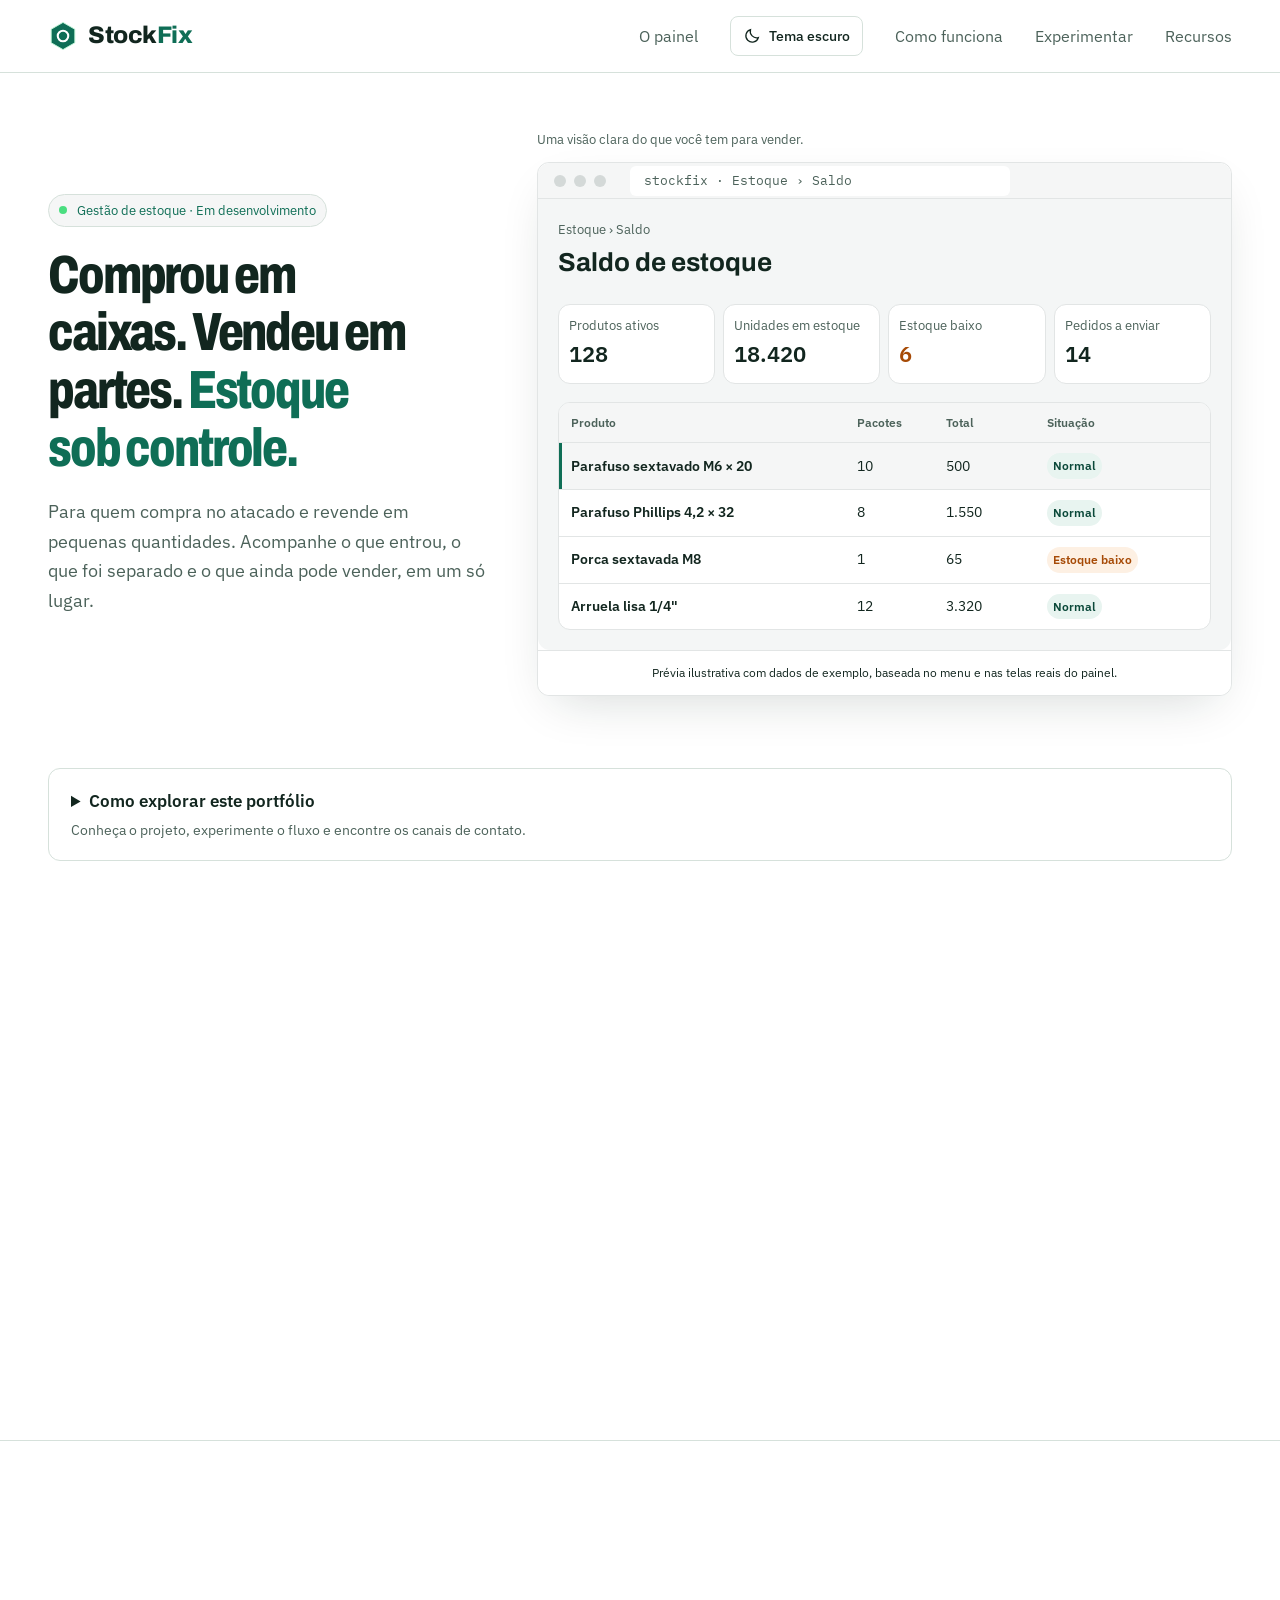
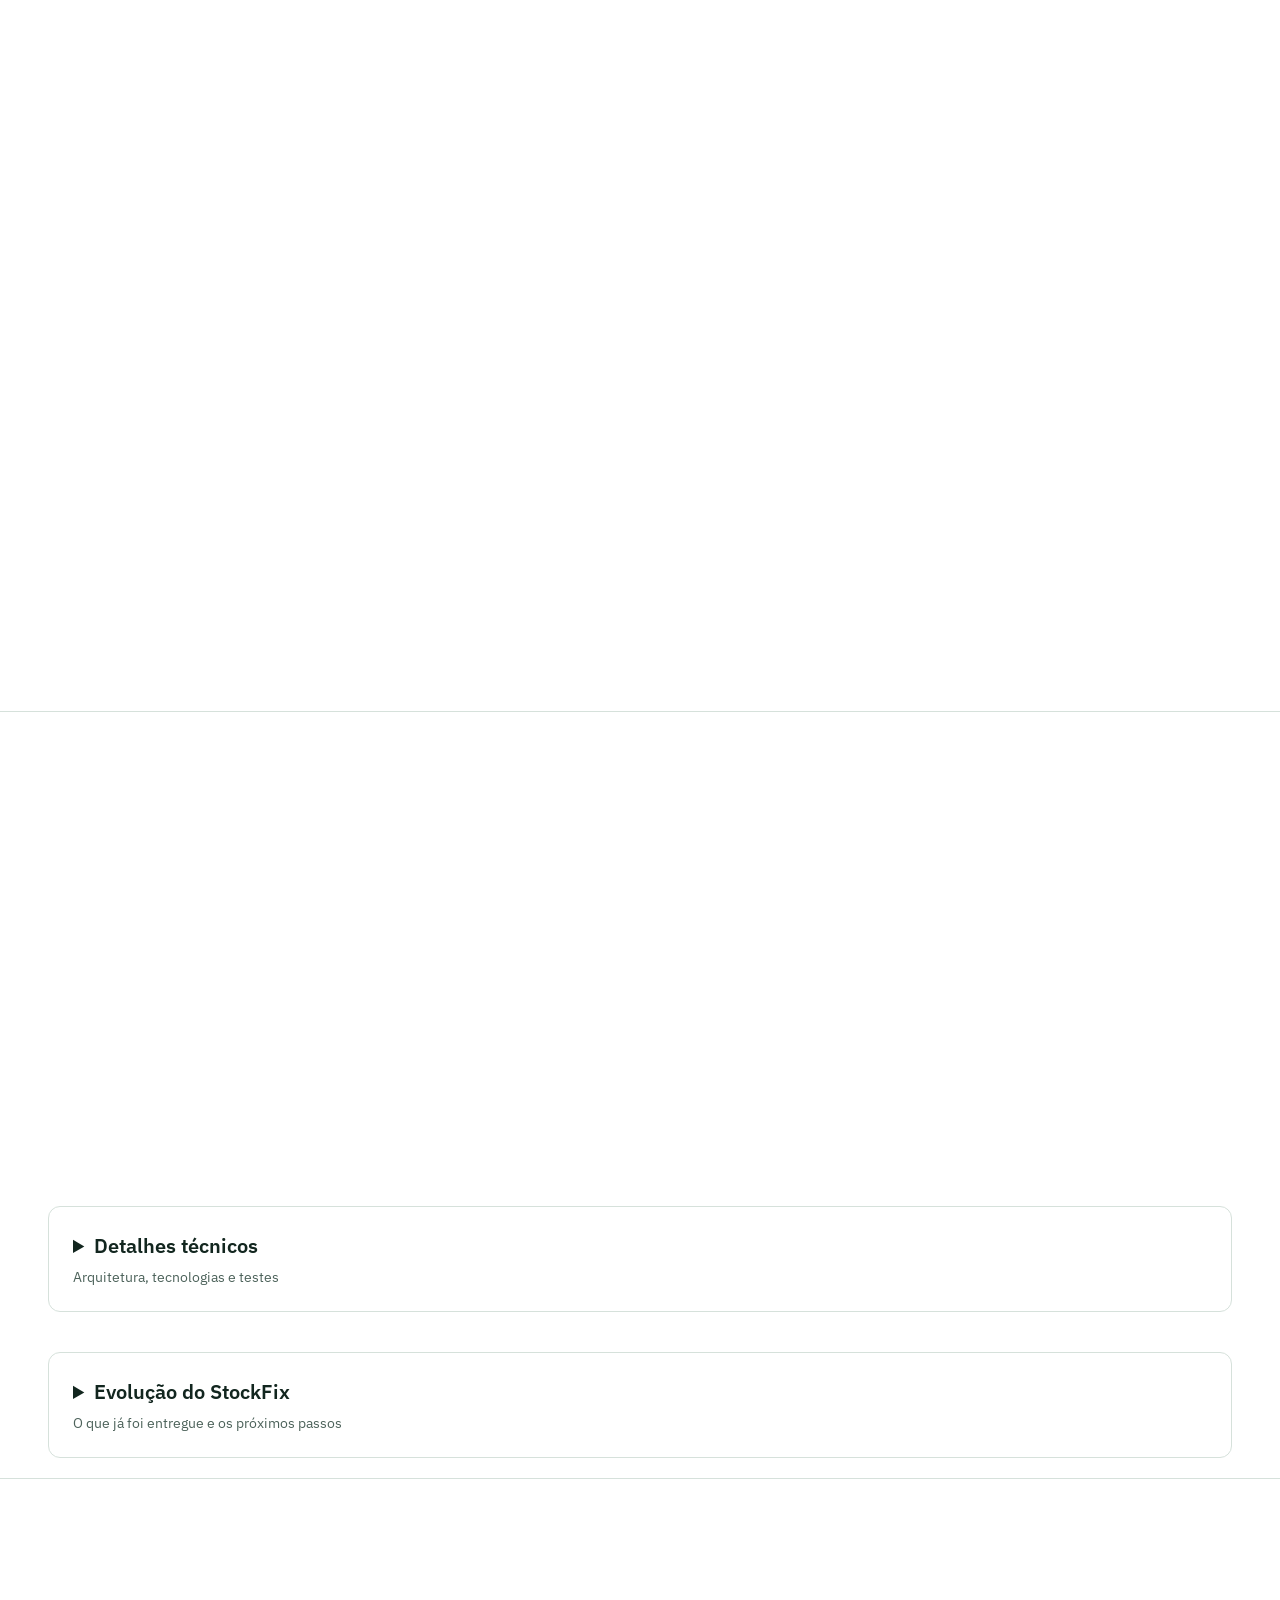
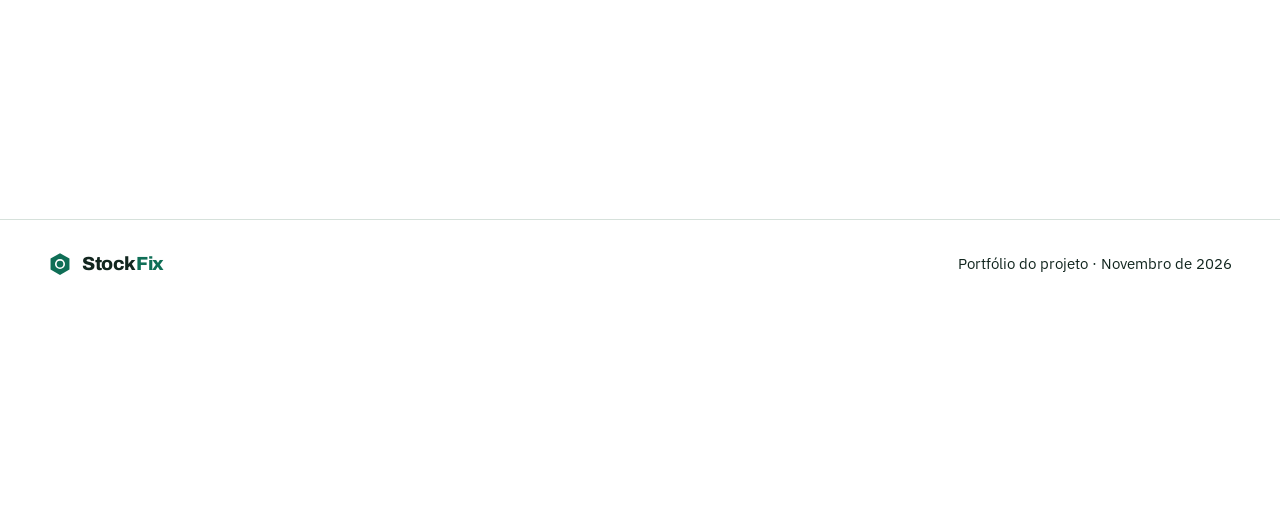
==== commit 77bc0739: "Prepara página inicial e instruções de publicação no GitHub Pages" ====
--- a/Portfolio.html
+++ b/Portfolio.html
@@ -3,347 +3,9 @@
 <head>
   <meta charset="utf-8">
   <meta name="viewport" content="width=device-width, initial-scale=1">
-  <title>StockFix — Portfólio do projeto</title>
-  <meta name="description" content="StockFix: ERP para compras, estoque e vendas de pequenas empresas, com painel web em Next.js, Supabase e aplicativo móvel em Expo.">
-  <meta name="theme-color" content="#ffffff">
-  <script>
-    if (window.matchMedia('(prefers-reduced-motion: no-preference)').matches && 'IntersectionObserver' in window) {
-      document.documentElement.classList.add('intro-pending');
-      window.setTimeout(() => document.documentElement.classList.remove('intro-pending'), 3000);
-    }
-    try {
-      if (localStorage.getItem('stockfix-portfolio-theme') === 'dark') {
-        document.documentElement.dataset.theme = 'dark';
-        document.querySelector('meta[name="theme-color"]').content = '#111315';
-      }
-    } catch {}
-  </script>
-  <link rel="icon" href="img/icon.svg" type="image/svg+xml">
-
-  <link rel="preconnect" href="https://fonts.googleapis.com">
-  <link rel="preconnect" href="https://fonts.gstatic.com" crossorigin>
-  <link rel="stylesheet" href="https://fonts.googleapis.com/css2?family=Archivo:wdth,wght@62..125,400..800&family=IBM+Plex+Mono:wght@400;500&family=IBM+Plex+Sans:wght@400;500;600&display=swap">
-  <link rel="stylesheet" href="css/style.css">
+  <meta http-equiv="refresh" content="0; url=index.html">
+  <title>StockFix — Portfólio</title>
+  <link rel="canonical" href="https://felipe-deev.github.io/StockFix_Portf-lio/">
 </head>
-<body>
-
-  <!-- ============ Cabeçalho ============ -->
-  <header class="site-header">
-    <nav class="nav wrap" aria-label="Navegação principal">
-      <a class="brand" href="#inicio" aria-label="StockFix, início">
-        <svg class="brand-mark" viewBox="0 0 32 32" aria-hidden="true">
-          <path d="M16 1.5 28.6 8.75v14.5L16 30.5 3.4 23.25V8.75Z" class="brand-hex" />
-          <circle cx="16" cy="16" r="5.6" class="brand-ring" />
-        </svg>
-        <span class="brand-name">Stock<span>Fix</span></span>
-      </a>
-      <div class="nav-links">
-        <a href="#painel">O painel</a>
-        <button class="theme-toggle" id="theme-toggle" type="button" aria-label="Ativar tema escuro" aria-pressed="false">
-          <svg class="theme-moon" viewBox="0 0 24 24" fill="none" stroke="currentColor" stroke-width="1.7" aria-hidden="true"><path d="M20.5 14a8.5 8.5 0 0 1-10.5-10.5A8.5 8.5 0 1 0 20.5 14Z"/></svg>
-          <svg class="theme-sun" viewBox="0 0 24 24" fill="none" stroke="currentColor" stroke-width="1.7" aria-hidden="true"><circle cx="12" cy="12" r="4"/><path d="M12 2v2m0 16v2M2 12h2m16 0h2M5 5l1.5 1.5m11 11L19 19M5 19l1.5-1.5m11-11L19 5"/></svg>
-          <span>Tema escuro</span>
-        </button>
-        <a href="#funcionamento">Como funciona</a>
-        <a href="#demonstracao">Experimentar</a>
-        <a href="#recursos">Recursos</a>
-      </div>
-    </nav>
-  </header>
-
-  <main id="inicio">
-
-    <!-- ============ Hero ============ -->
-    <section class="hero">
-      <div class="wrap hero-head">
-        <p class="kicker"><span class="pulse" aria-hidden="true"></span>Gestão de estoque · Em desenvolvimento</p>
-        <h1>Comprou em caixas. Vendeu em partes. <em>Estoque sob controle.</em></h1>
-        <p class="lead">Para quem compra no atacado e revende em pequenas quantidades. Acompanhe o que entrou, o que foi separado e o que ainda pode vender, em um só lugar.</p>
-      </div>
-
-      <!-- Prévia do painel (HTML, dados de exemplo) -->
-      <div class="wrap product-stage">
-        <div class="stage-toolbar">
-          <span>Uma visão clara do que você tem para vender.</span>
-        </div>
-        <figure class="app-preview" id="painel" aria-label="Prévia ilustrativa da tela Saldo de estoque do painel StockFix">
-          <div class="browser-bar" aria-hidden="true">
-            <span></span><span></span><span></span>
-            <div class="browser-url">stockfix · Estoque › Saldo</div>
-          </div>
-
-          <div class="app" aria-hidden="true">
-            <aside class="app-side">
-              <div class="app-brand">
-                <svg viewBox="0 0 32 32"><path d="M16 1.5 28.6 8.75v14.5L16 30.5 3.4 23.25V8.75Z" fill="#0F6E56"/><circle cx="16" cy="16" r="5.6" fill="none" stroke="#fff" stroke-width="2.2"/></svg>
-                StockFix
-              </div>
-              <p class="side-item">Painel</p>
-              <p class="side-group">Cadastros</p>
-              <p class="side-item">Produtos</p>
-              <p class="side-item">Categorias</p>
-              <p class="side-item">Fornecedores</p>
-              <p class="side-item">Clientes</p>
-              <p class="side-group">Estoque</p>
-              <p class="side-item active">Saldo</p>
-              <p class="side-item">Movimentações</p>
-              <p class="side-item">Conferência</p>
-              <p class="side-item">Etiquetas</p>
-              <p class="side-group">Comercial</p>
-              <p class="side-item">Vendas</p>
-              <p class="side-item">Pedidos</p>
-              <p class="side-item">Compras</p>
-            </aside>
-
-            <div class="app-main">
-              <div class="app-top">
-                <div>
-                  <p class="crumb">Estoque › Saldo</p>
-                  <p class="app-title">Saldo de estoque</p>
-                </div>
-                <div class="app-search">Buscar produto, código ou cliente…</div>
-              </div>
-
-              <div class="app-cards">
-                <div class="app-card"><p>Produtos ativos</p><strong>128</strong></div>
-                <div class="app-card"><p>Unidades em estoque</p><strong>18.420</strong></div>
-                <div class="app-card warn"><p>Estoque baixo</p><strong>6</strong></div>
-                <div class="app-card"><p>Pedidos a enviar</p><strong>14</strong></div>
-              </div>
-
-              <div class="app-table">
-                <div class="row head"><span>Produto</span><span>Soltas</span><span>Pacotes</span><span>Caixas</span><span>Total</span><span>Situação</span></div>
-                <div class="row hl"><span><b>Parafuso sextavado M6 × 20</b><small>PAR-M6-20 · pacote de 20</small></span><span>300</span><span>10</span><span>0</span><span>500</span><span><i class="tag ok">Normal</i></span></div>
-                <div class="row"><span><b>Parafuso Phillips 4,2 × 32</b><small>PAR-PH-432 · pacote de 50</small></span><span>150</span><span>8</span><span>2</span><span>1.550</span><span><i class="tag ok">Normal</i></span></div>
-                <div class="row"><span><b>Porca sextavada M8</b><small>POR-M8 · pacote de 25</small></span><span>40</span><span>1</span><span>0</span><span>65</span><span><i class="tag low">Estoque baixo</i></span></div>
-                <div class="row"><span><b>Arruela lisa 1/4"</b><small>ARR-14 · pacote de 100</small></span><span>620</span><span>12</span><span>3</span><span>3.320</span><span><i class="tag ok">Normal</i></span></div>
-              </div>
-            </div>
-          </div>
-
-          <figcaption>Prévia ilustrativa com dados de exemplo, baseada no menu e nas telas reais do painel.</figcaption>
-        </figure>
-      </div>
-    </section>
-
-    <aside class="wrap portfolio-guide" aria-label="Guia do portfólio">
-      <details class="portfolio-details">
-        <summary>Como explorar este portfólio<span>Conheça o projeto, experimente o fluxo e encontre os canais de contato.</span></summary>
-        <div class="disclosure-body">
-          <p>Este portfólio apresenta o StockFix, um sistema de compras, estoque e vendas em desenvolvimento. A prévia do painel é ilustrativa e utiliza dados de exemplo.</p>
-          <ol class="guide-steps">
-            <li><strong>Conheça a operação.</strong> Veja em <a href="#funcionamento">Como funciona</a> o caminho da mercadoria, da compra ao envio do pedido.</li>
-            <li><strong>Experimente sem compromisso.</strong> Na <a href="#demonstracao">demonstração interativa</a>, receba uma caixa, monte pacotinhos e simule uma venda. Os saldos mudam na tela, sem acessar dados reais. Você pode ajustar as quantidades e recomeçar.</li>
-            <li><strong>Explore os detalhes.</strong> Consulte os <a href="#recursos">recursos</a> e abra as seções de <a href="#tecnologia">tecnologia</a> e <a href="#etapas">evolução</a> para distinguir o que já foi entregue do que está planejado.</li>
-            <li><strong>Escolha o tema e entre em contato.</strong> Use o botão no topo para alternar entre claro e escuro. Ao final, os <a href="#contato">cartões de contato</a> abrem uma nova mensagem de e-mail ou o perfil no LinkedIn.</li>
-          </ol>
-        </div>
-      </details>
-    </aside>
-
-    <!-- ============ Problema + fluxo ============ -->
-    <section id="funcionamento" class="section">
-      <div class="wrap">
-        <div class="section-head">
-          <h2>Da compra ao pedido, sem perder o saldo de vista.</h2>
-          <p class="intro">O StockFix conecta compras, estoque e vendas. Veja o caminho de uma mercadoria: do recebimento em caixas à saída em unidades ou pacotinhos.</p>
-        </div>
-
-        <ol class="flow">
-          <li>
-            <svg viewBox="0 0 24 24" aria-hidden="true"><path d="M3 7l9-4 9 4-9 4-9-4z"/><path d="M3 7v10l9 4 9-4V7"/><path d="M12 11v10"/></svg>
-            <h3>Cadastre e organize</h3>
-            <p>Produtos, fotos, códigos, categorias, fornecedores e clientes formam a base da operação.</p>
-          </li>
-          <li>
-            <svg viewBox="0 0 24 24" aria-hidden="true"><path d="M1 4h13v12H1z"/><path d="M14 8h5l4 4v4h-9"/><circle cx="6" cy="18" r="2"/><circle cx="18" cy="18" r="2"/></svg>
-            <h3>Receba as compras</h3>
-            <p>Ao confirmar uma compra, o estoque é atualizado e o custo médio é calculado, incluindo o rateio do frete.</p>
-          </li>
-          <li>
-            <svg viewBox="0 0 24 24" aria-hidden="true"><path d="M3 5v14M7 5v14M10 5v14M14 5v14M17 5v14M21 5v14"/></svg>
-            <h3>Prepare o estoque</h3>
-            <p>Abra caixas, monte pacotinhos, confira quantidades e imprima etiquetas com código de barras.</p>
-          </li>
-          <li>
-            <svg viewBox="0 0 24 24" aria-hidden="true"><path d="M3 3h2l2.4 12.2a2 2 0 0 0 2 1.8h8.4a2 2 0 0 0 2-1.6L21 8H6"/><circle cx="9" cy="21" r="1"/><circle cx="18" cy="21" r="1"/></svg>
-            <h3>Venda e acompanhe</h3>
-            <p>Registre a venda, acompanhe o pedido até o envio e consulte valores, taxas, custos e lucro.</p>
-          </li>
-        </ol>
-      </div>
-    </section>
-
-    <!-- ============ Demonstração guiada ============ -->
-    <section id="demonstracao" class="section" aria-labelledby="demo-title">
-      <div class="wrap demo">
-        <div class="demo-text">
-          <p class="eyebrow">Experimente na prática</p>
-          <h2 id="demo-title">Uma caixa. Três ações. O saldo sempre à vista.</h2>
-          <p class="intro">Receba 500 parafusos, separe pacotinhos de 20 e simule uma venda. Veja o estoque acompanhar cada movimento.</p>
-          <div class="demo-actions" id="demo-actions" hidden>
-            <button type="button" class="demo-action" id="receive-box"><span>1</span>Receber uma caixa</button>
-            <button type="button" class="demo-action" id="make-packs" disabled><span>2</span>Montar 10 pacotinhos</button>
-            <button type="button" class="demo-action" id="sell-packs" disabled><span>3</span>Vender 5 pacotinhos</button>
-          </div>
-          <noscript><p>Ative o JavaScript para experimentar a demonstração interativa.</p></noscript>
-          <label for="packs">Ajuste a quantidade de pacotinhos</label>
-          <div class="slider-row">
-            <input id="packs" type="range" min="0" max="25" value="0" step="1" disabled>
-            <output id="count" for="packs">0</output>
-          </div>
-          <p id="summary" class="demo-status" role="status" aria-live="polite" aria-atomic="true">Comece recebendo uma caixa de 500 unidades.</p>
-          <button class="reset-demo" id="reset-demo" type="button" hidden>Recomeçar demonstração</button>
-          <p class="note">Exemplo interativo com dados fictícios. Não acessa o banco nem altera o estoque real.</p>
-        </div>
-        <div class="demo-visual">
-          <div class="box-label"><span>Parafuso sextavado M6 × 20</span><span>20 un. por pacote</span></div>
-          <dl class="demo-ledger">
-            <div><dt>Unidades recebidas</dt><dd id="received">0</dd></div>
-            <div><dt>Unidades vendidas</dt><dd id="sold">0</dd></div>
-          </dl>
-          <dl class="numbers">
-            <div><dt>Soltas</dt><dd id="loose">0</dd></div>
-            <div><dt>Embaladas</dt><dd id="packed">0</dd></div>
-            <div><dt>Em estoque</dt><dd id="available">0</dd></div>
-          </dl>
-          <div class="pack-grid" id="pack-grid" aria-hidden="true"></div>
-          <div class="split-bar" aria-hidden="true"><span id="bar-packed"></span></div>
-          <div class="split-legend"><span><i class="dot dot-packed"></i>Pacotinhos em estoque</span><span><i class="dot dot-loose"></i>Capacidade livre ou vendida</span></div>
-          <p class="balance-note" id="balance">Recebidas 0 = em estoque 0 + vendidas 0.</p>
-        </div>
-      </div>
-    </section>
-
-    <!-- ============ Recursos ============ -->
-    <section class="section" id="recursos">
-      <div class="wrap">
-        <div class="section-head">
-          <h2>Menos dúvida na hora de decidir.</h2>
-          <p class="intro">Saiba o que está disponível, encontre o histórico de cada movimento e acompanhe o pedido até o envio.</p>
-        </div>
-
-        <div class="features">
-          <article class="feature">
-            <h3>Encontre o produto certo</h3>
-            <p>Categorias com campos próprios, produtos com diferentes formas de venda e importação de planilhas com validação antes de gravar.</p>
-          </article>
-          <article class="feature">
-            <h3>Entenda cada mudança no saldo</h3>
-            <p>Histórico de movimentações, conferência por leitor em modo teclado e recusa de operações que deixariam o saldo negativo.</p>
-          </article>
-          <article class="feature">
-            <h3>Acompanhe compras e pedidos</h3>
-            <p>Compras, reposição, vendas manuais, pedidos, cancelamentos e devoluções com reposição dos itens que realmente retornaram.</p>
-          </article>
-          <article class="feature">
-            <h3>Organize o acesso da equipe</h3>
-            <p>Perfis Dono, Funcionário e Contador. Cada usuário enxerga apenas os dados da própria empresa, e sem login nada é acessível.</p>
-          </article>
-        </div>
-      </div>
-    </section>
-
-    <!-- ============ Tecnologia ============ -->
-    <section id="tecnologia" class="section section-tint">
-      <div class="wrap">
-        <details class="portfolio-details">
-          <summary>Detalhes técnicos <span>Arquitetura, tecnologias e testes</span></summary>
-          <div class="tech disclosure-body">
-        <div>
-          <h2>Interfaces separadas. Regras de negócio compartilhadas.</h2>
-          <p class="intro">Um monorepo em TypeScript reúne o painel web, o aplicativo móvel, os cálculos e as migrações do banco. npm workspaces e Turborepo organizam os pacotes e as tarefas.</p>
-
-          <ul class="stack">
-            <li><strong>Next.js 16 + React</strong><span>Painel web com App Router, Tailwind CSS 4 e temas claro e escuro.</span></li>
-            <li><strong>Supabase + PostgreSQL</strong><span>Banco e autenticação. Políticas RLS restringem o acesso por empresa e perfil.</span></li>
-            <li><strong>Expo + React Native</strong><span>Aplicativo Android e iOS, evoluindo de forma independente das telas web.</span></li>
-            <li><strong>Vitest, Testing Library, Jest e PGlite</strong><span>Testes das regras de estoque e do banco com PostgreSQL embutido.</span></li>
-          </ul>
-        </div>
-
-        <figure class="tree" aria-label="Estrutura de pastas do monorepo">
-          <div class="tree-bar">StockFix/</div>
-<pre><code><b>apps/</b>
-├─ web/            <i>painel Next.js</i>
-└─ mobile/         <i>app Expo</i>
-<b>packages/</b>
-├─ core/           <i>regras de estoque e cálculos</i>
-├─ design-tokens/  <i>cores e medidas comuns</i>
-└─ tsconfig/
-<b>supabase/</b>
-├─ migrations/     <i>uma por etapa</i>
-└─ tests/          <i>PGlite</i>
-turbo.json</code></pre>
-        </figure>
-          </div>
-        </details>
-      </div>
-    </section>
-
-    <!-- ============ Etapas ============ -->
-    <section id="etapas" class="section">
-      <div class="wrap">
-        <details class="portfolio-details">
-          <summary>Evolução do StockFix <span>O que já foi entregue e os próximos passos</span></summary>
-          <div class="disclosure-body">
-        <div class="section-head">
-          <h2>O que já faz parte do projeto.</h2>
-          <p class="intro">Acesso, cadastros, estoque, compras e vendas compõem as etapas entregues. Os itens abaixo marcados como planejamento ainda não estão disponíveis.</p>
-        </div>
-
-        <ol class="timeline">
-          <li class="done"><span class="t-num">1</span><h3>Acesso</h3><p>Login, empresa e perfis.</p></li>
-          <li class="done"><span class="t-num">2</span><h3>Cadastros</h3><p>Produtos, categorias, fornecedores e clientes.</p></li>
-          <li class="done"><span class="t-num">3</span><h3>Estoque</h3><p>Saldo, movimentações, conferência e etiquetas.</p></li>
-          <li class="done"><span class="t-num">4</span><h3>Compras</h3><p>Recebimento, custo médio e rateio de frete.</p></li>
-          <li class="done current"><span class="t-num">5</span><h3>Vendas</h3><p>Pedidos por etapa, devoluções e avisos em tempo real.</p><em>Versão atual</em></li>
-        </ol>
-        <h3 class="planned-title">Em planejamento</h3>
-        <ol class="timeline planned">
-          <li><span class="t-num">6</span><h3>Relatórios</h3><p>Vendas, faturamento e fechamento mensal.</p></li>
-          <li><span class="t-num">8</span><h3>Integrações</h3><p>Mercado Livre, Shopee e TikTok Shop.</p></li>
-          <li><span class="t-num">9</span><h3>Notas fiscais</h3><p>Emissão de NF-e, XML e DANFE.</p></li>
-          <li><span class="t-num">10</span><h3>Financeiro e equipe</h3><p>Contas a pagar e receber, convites de usuários.</p></li>
-          <li><span class="t-num">11</span><h3>Backup</h3><p>Cópia diária em nuvem e restauração.</p></li>
-        </ol>
-        <p class="note">Etapas 6 em diante são planejamento e ainda não estão disponíveis. O aplicativo móvel ainda não reúne todas as funções do painel.</p>
-          </div>
-        </details>
-      </div>
-    </section>
-    <section id="contato" class="section closing-section" aria-labelledby="closing-title">
-      <div class="wrap closing-content">
-        <div>
-          <p class="eyebrow">Fale com Felipe</p>
-          <h2 id="closing-title">Vamos conversar sobre o StockFix?</h2>
-          <p class="intro">Quer conhecer melhor o projeto ou conversar sobre uma oportunidade? Entre em contato por e-mail ou pelo LinkedIn.</p>
-        </div>
-        <div class="contact-links" aria-label="Canais de contato">
-          <a class="contact-card" href="mailto:felipe.borges.deev@gmail.com">
-            <span class="contact-icon" aria-hidden="true"><svg viewBox="0 0 24 24" fill="none" stroke="currentColor" stroke-width="1.6"><rect x="3" y="5" width="18" height="14" rx="3"/><path d="m4 7 8 6 8-6"/></svg></span>
-            <span class="contact-copy"><strong>Enviar e-mail</strong><span>felipe.borges.deev@gmail.com</span></span>
-          </a>
-          <a class="contact-card" href="https://www.linkedin.com/in/felipe-lima-8b131640b/" target="_blank" rel="noopener noreferrer">
-            <span class="contact-icon" aria-hidden="true"><svg viewBox="0 0 24 24" fill="none" stroke="currentColor" stroke-width="1.6"><rect x="3" y="3" width="18" height="18" rx="3"/><path d="M8 10v7m4 0v-7m0 3a3 3 0 0 1 6 0v4"/><circle cx="8" cy="7" r=".8" fill="currentColor" stroke="none"/></svg></span>
-            <span class="contact-copy"><strong>Conectar no LinkedIn</strong><span>Conheça meu perfil profissional</span></span>
-            <span class="sr-only"> (abre em nova aba)</span>
-          </a>
-        </div>
-      </div>
-    </section>
-  </main>
-
-  <footer class="site-footer">
-    <div class="wrap footer-inner">
-      <a class="brand brand-small" href="#inicio">
-        <svg class="brand-mark" viewBox="0 0 32 32" aria-hidden="true"><path d="M16 1.5 28.6 8.75v14.5L16 30.5 3.4 23.25V8.75Z" class="brand-hex" /><circle cx="16" cy="16" r="5.6" class="brand-ring" /></svg>
-        <span class="brand-name">Stock<span>Fix</span></span>
-      </a>
-      <p>Portfólio do projeto · Novembro de 2026</p>
-    </div>
-  </footer>
-
-  <script src="js/main.js"></script>
-</body>
+<body><p><a href="index.html">Abrir o portfólio StockFix</a></p></body>
 </html>
